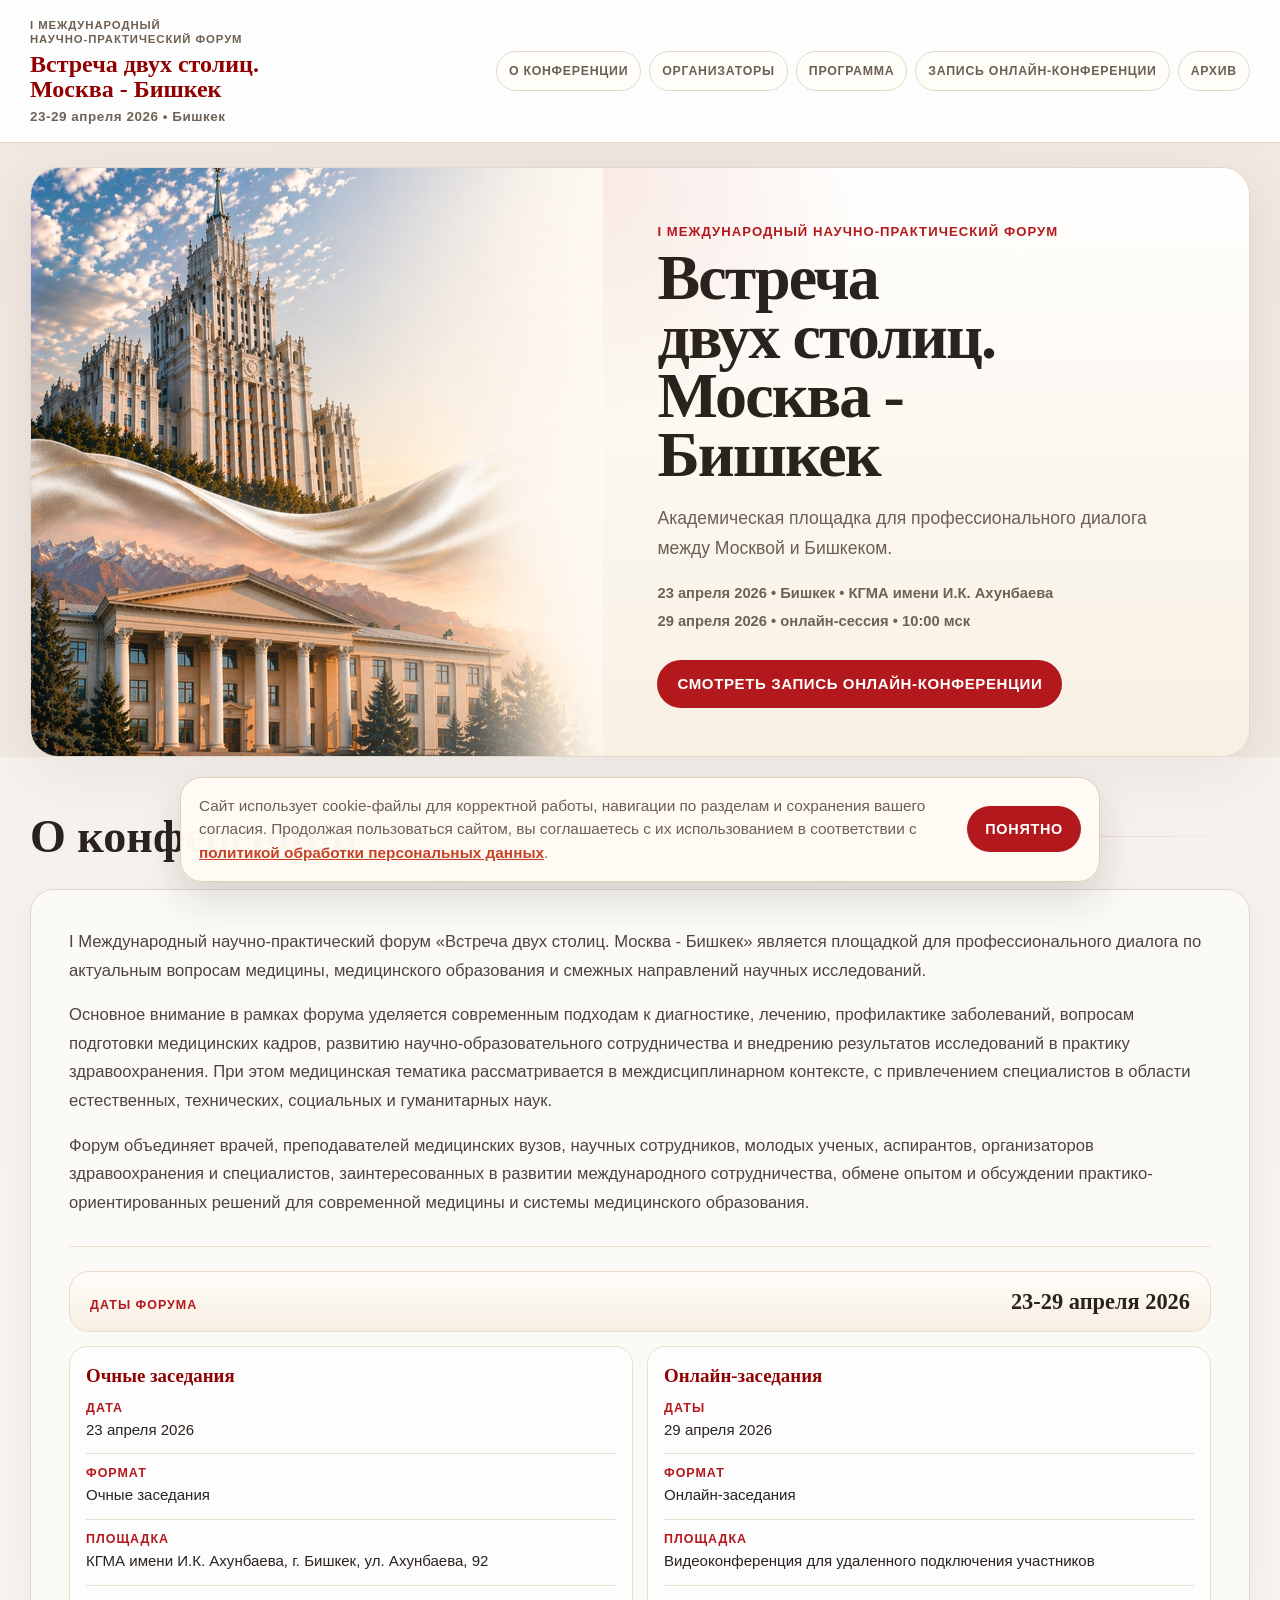
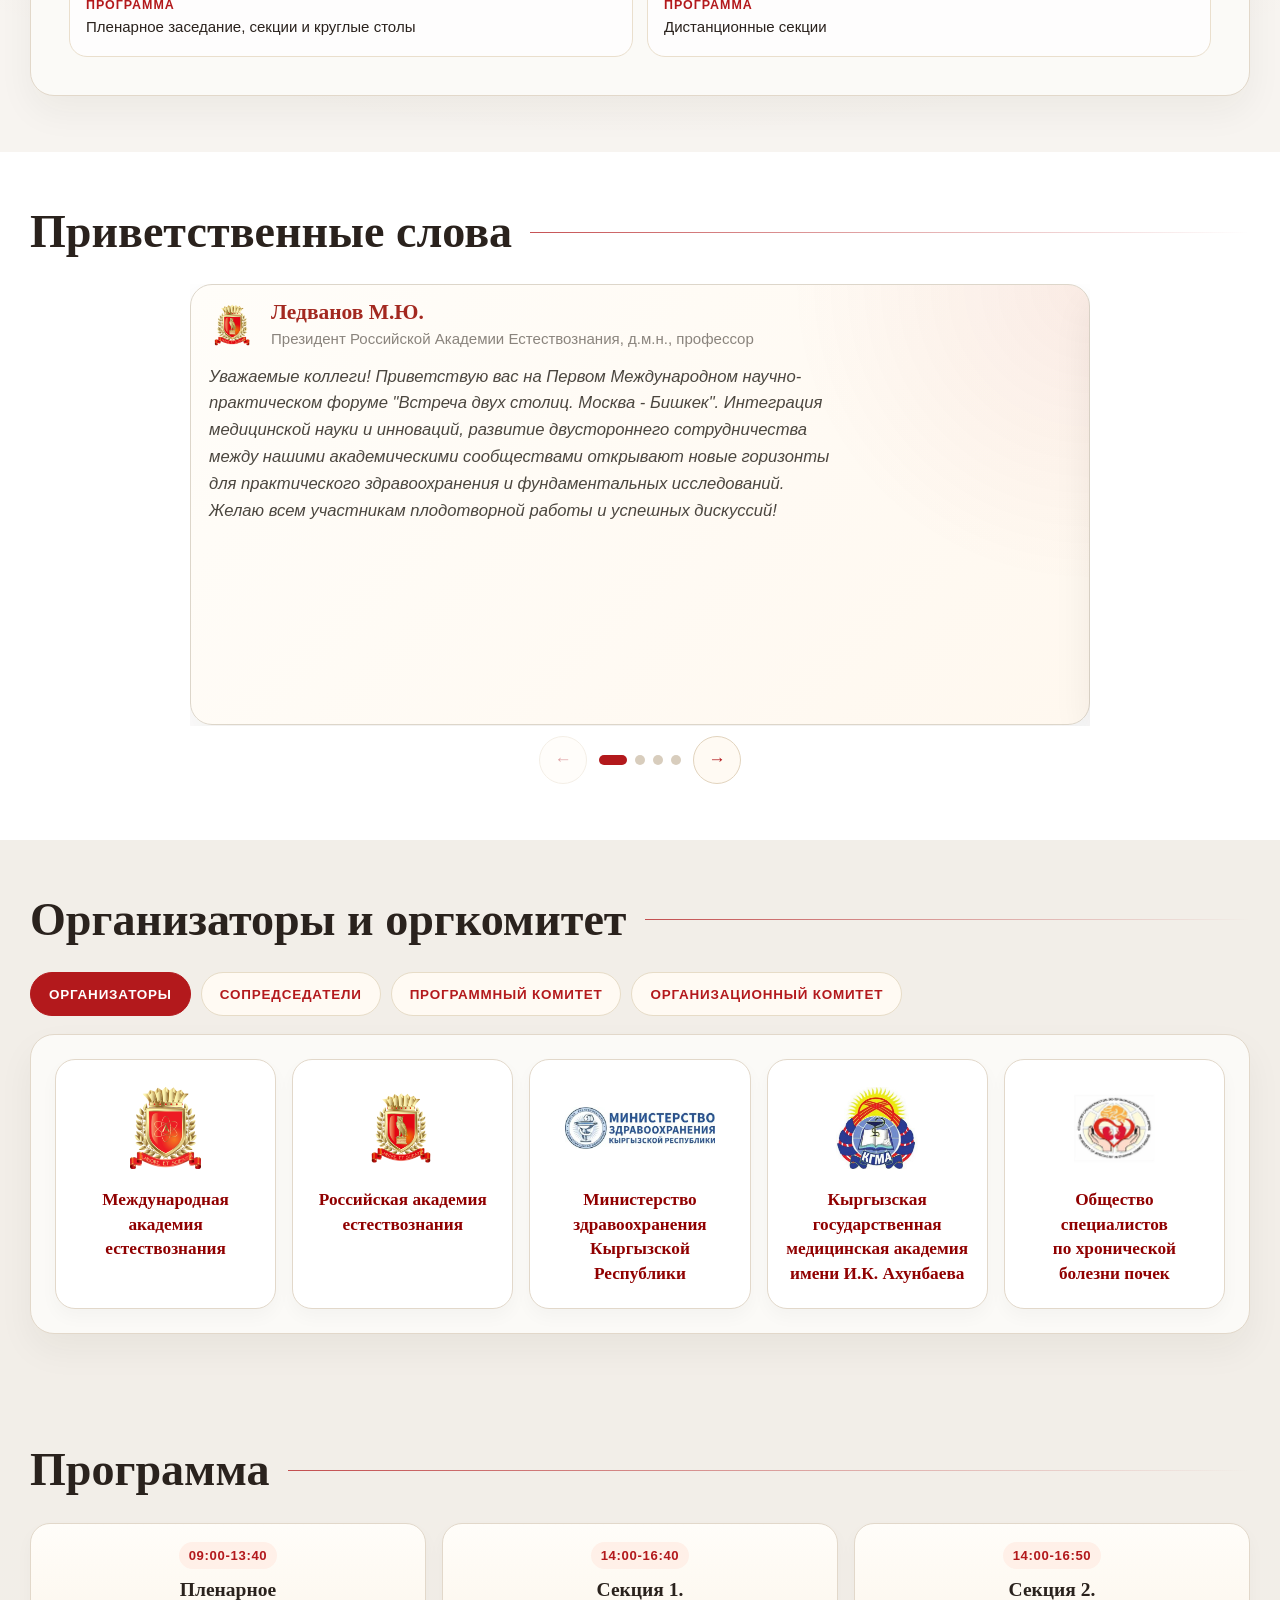
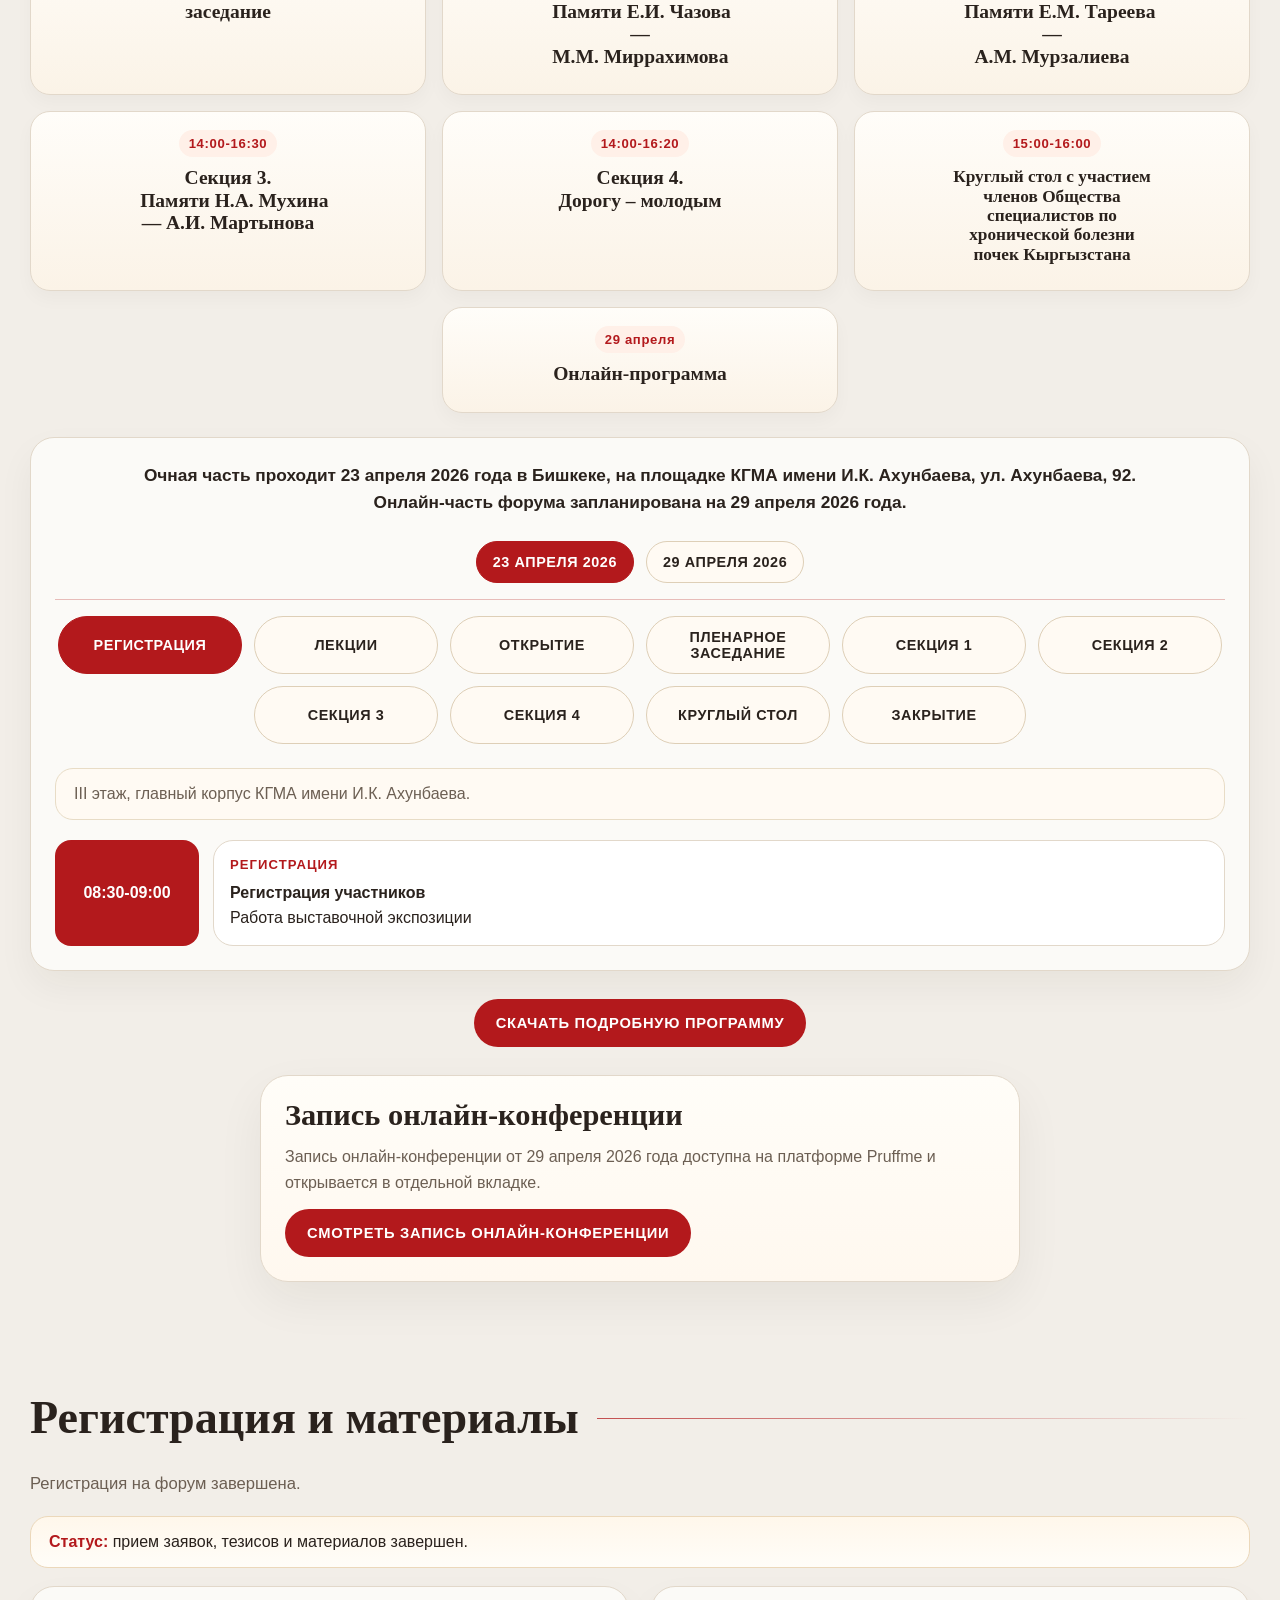
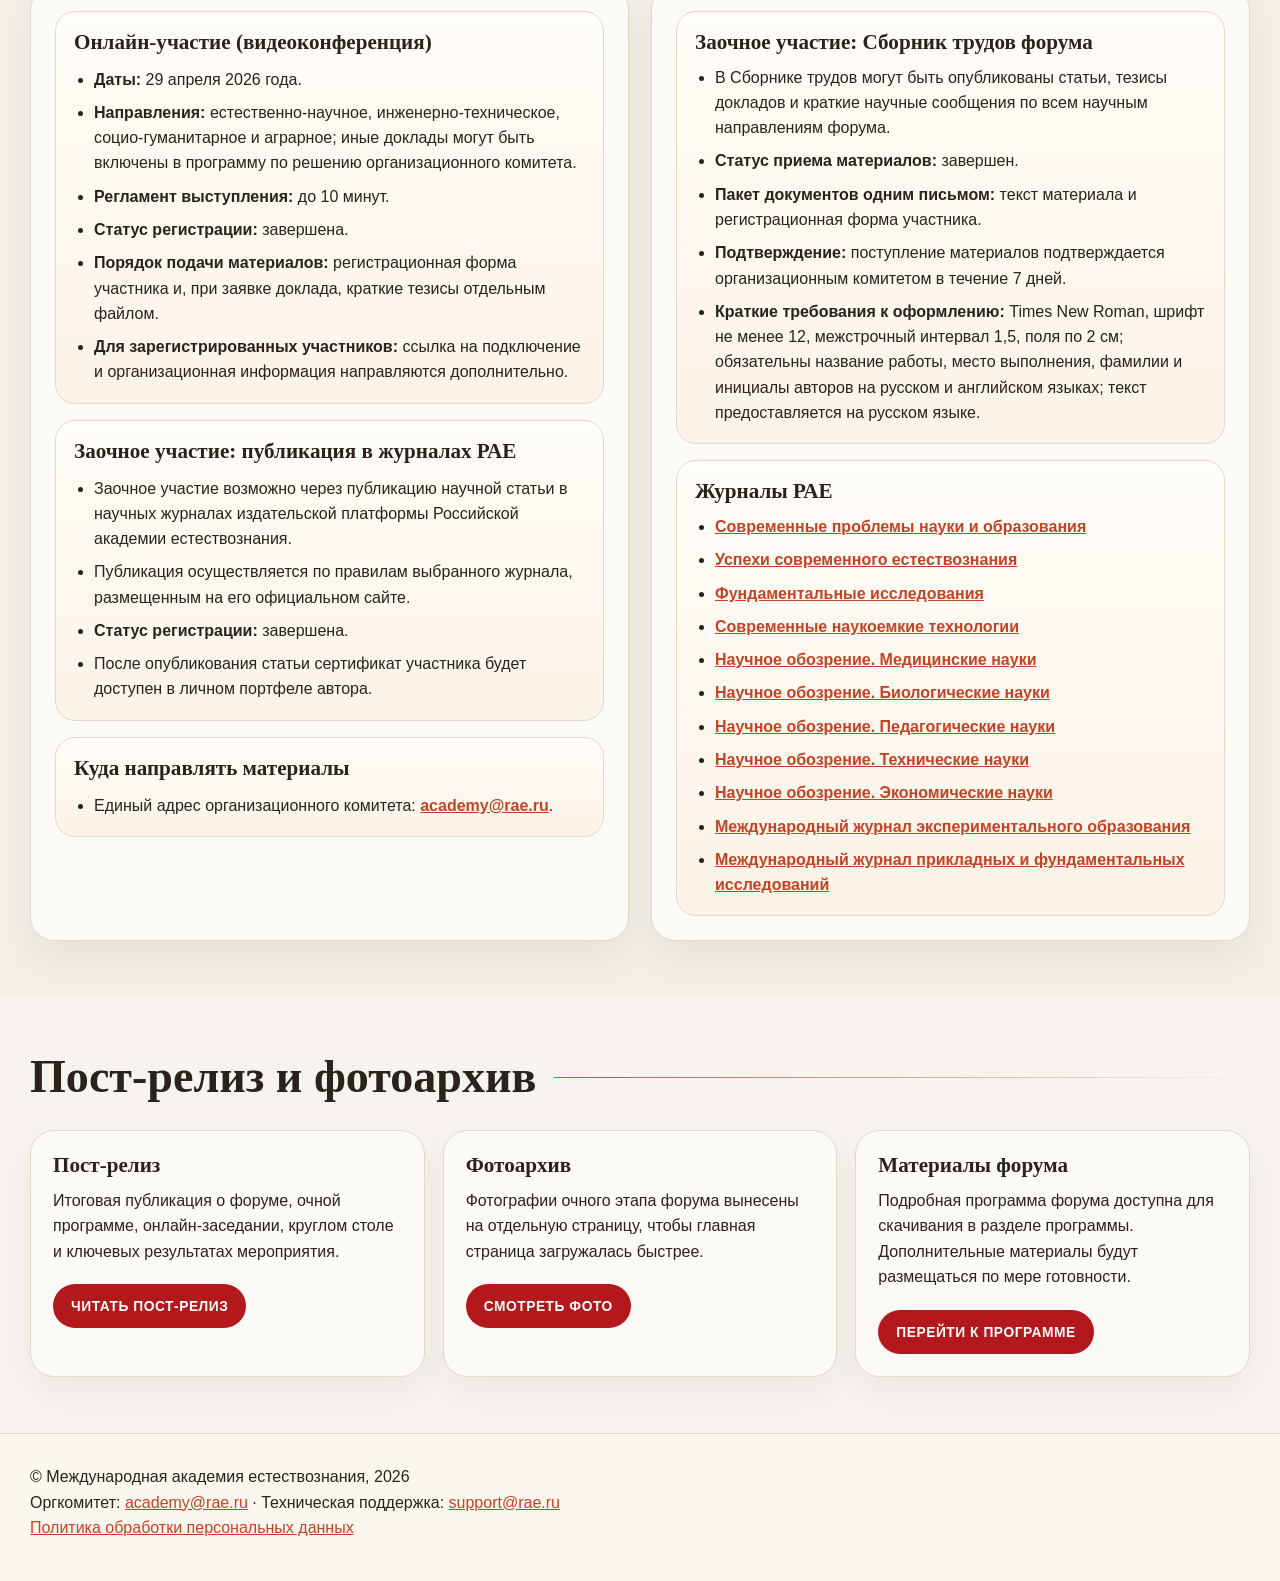
==== index.html @ d737c89e "Bust photo archive cache" ====
<!doctype html>
<html lang="ru">
  <head>
    <meta charset="UTF-8" />
    <meta name="viewport" content="width=device-width, initial-scale=1.0" />
    <title>Встреча двух столиц. Москва - Бишкек</title>
    <meta
      name="description"
      content="I Международный научно-практический форум «Встреча двух столиц. Москва - Бишкек», 23-29 апреля 2026 года, Бишкек."
    />
    <meta
      http-equiv="Content-Security-Policy"
      content="default-src 'self'; script-src 'self'; style-src 'self' 'unsafe-inline' https://fonts.googleapis.com; font-src 'self' https://fonts.gstatic.com; img-src 'self' data:; connect-src 'self'; object-src 'none'; base-uri 'self'; frame-src https://pruffme.com https://*.pruffme.com; media-src 'self'; form-action 'self' mailto:;"
    />
    <meta name="referrer" content="strict-origin-when-cross-origin" />
    <link rel="preconnect" href="https://fonts.googleapis.com" />
    <link rel="preconnect" href="https://fonts.gstatic.com" crossorigin />
    <link
      href="https://fonts.googleapis.com/css2?family=Inter:wght@400;500;600;700;800&family=Playfair+Display:wght@500;600;700;800&display=swap"
      rel="stylesheet"
    />
    <link rel="stylesheet" href="styles.css?v=20260504-2" />
  </head>
  <body>
    <div class="layout">
      <header class="site-header">
        <div class="container">
          <div class="site-header__inner">
            <a class="site-brand" href="#top">
              <div>
                <span>I Международный научно-практический&nbsp;форум</span>
                <strong>Встреча двух столиц.<br />Москва - Бишкек</strong>
                <small>23-29 апреля 2026 • Бишкек</small>
              </div>
            </a>
            <nav class="site-nav" aria-label="Основная навигация">
              <a href="#about">О конференции</a>
              <a href="#organizers">Организаторы</a>
              <a href="#program">Программа</a>
              <a href="#online-stream">Запись онлайн-конференции</a>
              <a href="#archive">Архив</a>
            </nav>
          </div>
        </div>
      </header>

      <main id="top">
        <section class="banner">
          <div class="container">
            <div class="banner-card">
              <div class="banner-card__media">
                <figure class="banner-hero-visual">
                  <img
                    src="assets/images/forum-hero-banner.jpg"
                    alt="Коллаж с архитектурными образами Москвы и Бишкека"
                    loading="eager"
                    fetchpriority="high"
                    decoding="async"
                  />
                </figure>
              </div>

              <div class="banner-card__content">
                <p class="banner-card__eyebrow">I Международный научно-практический форум</p>
                <h1>Встреча двух столиц. <br />Москва - Бишкек</h1>
                <p class="banner-card__lede">
                  Академическая площадка для профессионального диалога между
                  Москвой и Бишкеком.
                </p>
                <p class="banner-card__meta-line">
                  <span class="banner-card__meta-row">23 апреля 2026 • Бишкек • КГМА имени И.К. Ахунбаева</span>
                  <span class="banner-card__meta-row">29 апреля 2026 • онлайн-сессия • 10:00 мск</span>
                </p>
                <div class="banner-card__actions">
                  <a class="banner-card__action banner-card__action--primary" href="#online-stream">
                    Смотреть запись онлайн-конференции
                  </a>
                </div>
              </div>
            </div>
          </div>
        </section>

        <section class="section section--gray" id="about">
          <div class="container">
            <div class="section-title">
              <h2>О конференции</h2>
            </div>

            <div class="about-text">
              <div class="about-text__content">
                <p>
                  I Международный научно-практический форум «Встреча двух столиц. Москва -
                  Бишкек» является площадкой для профессионального диалога по актуальным
                  вопросам медицины, медицинского образования и смежных направлений научных
                  исследований.
                </p>
                <p>
                  Основное внимание в рамках форума уделяется современным подходам к
                  диагностике, лечению, профилактике заболеваний, вопросам подготовки
                  медицинских кадров, развитию научно-образовательного сотрудничества и
                  внедрению результатов исследований в практику здравоохранения. При этом
                  медицинская тематика рассматривается в междисциплинарном контексте, с
                  привлечением специалистов в области естественных, технических, социальных и
                  гуманитарных наук.
                </p>
                <p>
                  Форум объединяет врачей, преподавателей медицинских вузов, научных
                  сотрудников, молодых ученых, аспирантов, организаторов здравоохранения и
                  специалистов, заинтересованных в развитии международного сотрудничества,
                  обмене опытом и обсуждении практико-ориентированных решений для современной
                  медицины и системы медицинского образования.
                </p>
              </div>

              <div class="about-dossier">
                <div class="about-dossier__summary">
                  <span>Даты форума</span>
                  <strong>23-29 апреля 2026</strong>
                </div>
                <div class="about-dossier__parts">
                  <section class="about-dossier__part" aria-labelledby="aboutOfflineTitle">
                    <h3 id="aboutOfflineTitle">Очные заседания</h3>
                    <dl class="about-dossier__list">
                      <div>
                        <dt>Дата</dt>
                        <dd>23 апреля 2026</dd>
                      </div>
                      <div>
                        <dt>Формат</dt>
                        <dd>Очные заседания</dd>
                      </div>
                      <div>
                        <dt>Площадка</dt>
                        <dd>КГМА имени И.К. Ахунбаева, г. Бишкек, ул. Ахунбаева, 92</dd>
                      </div>
                      <div>
                        <dt>Программа</dt>
                        <dd>Пленарное заседание, секции и круглые столы</dd>
                      </div>
                    </dl>
                  </section>
                  <section class="about-dossier__part" aria-labelledby="aboutOnlineTitle">
                    <h3 id="aboutOnlineTitle">Онлайн-заседания</h3>
                    <dl class="about-dossier__list">
                      <div>
                        <dt>Даты</dt>
                        <dd>29 апреля 2026</dd>
                      </div>
                      <div>
                        <dt>Формат</dt>
                        <dd>Онлайн-заседания</dd>
                      </div>
                      <div>
                        <dt>Площадка</dt>
                        <dd>Видеоконференция для удаленного подключения участников</dd>
                      </div>
                      <div>
                        <dt>Программа</dt>
                        <dd>Дистанционные секции</dd>
                      </div>
                    </dl>
                  </section>
                </div>
              </div>
            </div>
          </div>
        </section>

        <section class="section section--white" id="greetings">
          <div class="container">
            <div class="section-title">
              <h2>Приветственные слова</h2>
            </div>

            <div class="greetings-carousel" data-carousel="greetings">
              <div class="greetings-carousel__viewport">
                <div class="greetings-track">
                  <article class="greeting-card greetings-slide">
                    <div class="greeting-card__header">
                      <img src="assets/images/rae-crest.png" alt="Герб Российской академии естествознания" />
                      <div>
                        <h3>Ледванов М.Ю.</h3>
                        <p>Президент Российской Академии Естествознания, д.м.н., профессор</p>
                      </div>
                    </div>
                    <p class="greeting-card__body">
                      Уважаемые коллеги! Приветствую вас на Первом Международном
                      научно-практическом форуме "Встреча двух столиц. Москва - Бишкек".
                      Интеграция медицинской науки и инноваций, развитие двустороннего
                      сотрудничества между нашими академическими сообществами открывают новые
                      горизонты для практического здравоохранения и фундаментальных исследований.
                      Желаю всем участникам плодотворной работы и успешных дискуссий!
                    </p>
                  </article>

                  <article class="greeting-card greetings-slide">
                    <div class="greeting-card__header">
                      <img src="assets/images/kgma-logo.jpeg" alt="Кыргызская государственная медицинская академия имени И.К. Ахунбаева" />
                      <div>
                        <h3>Кудайбергенова И.О.</h3>
                        <p>Ректор КГМА им. И.К. Ахунбаева, д.м.н., профессор</p>
                      </div>
                    </div>
                    <p class="greeting-card__body">
                      Дорогие участники форума! Для Кыргызской государственной медицинской
                      академии большая честь принимать столь значимое научное событие. Наш форум
                      предоставляет уникальную платформу для обмена передовым клиническим опытом
                      и обсуждения актуальных вызовов в области медицины. Уверена, что результаты
                      нашей совместной работы внесут существенный вклад в охрану здоровья
                      наших граждан.
                    </p>
                  </article>

                  <article class="greeting-card greetings-slide">
                    <div class="greeting-card__header">
                      <img
                        class="greeting-card__logo--kidney"
                        src="assets/images/kidney-society.png"
                        alt="Логотип Общества специалистов по хронической болезни почек"
                      />
                      <div>
                        <h3>Муркамилов И.Т.</h3>
                        <p>Академик РАЕ, д.м.н., председатель правления Общества специалистов по хронической болезни почек Кыргызстана</p>
                      </div>
                    </div>
                    <p class="greeting-card__body">
                      Уважаемые коллеги! Первый Международный научно-практический форум
                      «Встреча двух столиц. Москва - Бишкек» объединяет научную
                      преемственность, уважение к профессиональному наследию и поддержку
                      новых исследовательских инициатив. Особую содержательность его
                      программе придает сочетание секций памяти, посвященных выдающимся
                      представителям клинической школы, и секции «Дорогу молодым»,
                      ориентированной на развитие молодых исследователей и врачей. Уверен,
                      что этот форум будет служить новым направлениям развития
                      научно-практических исследований в евроазиатском регионе, а
                      заложенная им традиция будет продолжаться, открывая новые горизонты
                      международного сотрудничества. Желаю всем участникам содержательной
                      работы, продуктивных дискуссий и профессионально значимых
                      результатов.
                    </p>
                  </article>

                  <article class="greeting-card greetings-slide">
                    <div class="greeting-card__header">
                      <img src="assets/images/mae-crest.png" alt="Герб Международной академии естествознания" />
                      <div>
                        <h3>Бизенков К.А.</h3>
                        <p>Исполнительный директор Международной академии естествознания, профессор РАЕ</p>
                      </div>
                    </div>
                    <p class="greeting-card__body">
                      Уважаемые коллеги! Приветствую участников I Международного
                      научно-практического форума "Встреча двух столиц. Москва - Бишкек".
                      Уверен, что объединение научного потенциала, клинического опыта и
                      образовательных инициатив наших академических сообществ создаст основу
                      для новых совместных проектов, профессиональных контактов и
                      практико-ориентированных решений. Желаю форуму содержательной работы,
                      продуктивного обмена мнениями и дальнейшего укрепления международного
                      сотрудничества.
                    </p>
                  </article>
                </div>
              </div>

              <div class="greetings-carousel__controls" aria-label="Навигация по приветственным словам">
                <button class="greetings-carousel__arrow" type="button" data-carousel-prev aria-label="Предыдущее приветствие">
                  <span aria-hidden="true">←</span>
                </button>
                <div class="greetings-carousel__dots" aria-label="Слайды приветствий"></div>
                <button class="greetings-carousel__arrow" type="button" data-carousel-next aria-label="Следующее приветствие">
                  <span aria-hidden="true">→</span>
                </button>
              </div>
            </div>
          </div>
        </section>

        <section class="section" id="organizers">
          <div class="container">
            <div class="section-title">
              <h2>Организаторы и оргкомитет</h2>
            </div>

            <div class="tab-layout" data-tabs="committee">
              <div class="scroll-wrap" data-scroll-wrapper>
                <div class="scroll-strip">
                  <div class="tab-nav" role="tablist" aria-label="Организаторы и комитеты">
                    <button class="tab-nav__button is-active" type="button" data-tab="orgs">Организаторы</button>
                    <button class="tab-nav__button" type="button" data-tab="co-chairs">Сопредседатели</button>
                    <button class="tab-nav__button" type="button" data-tab="program-committee">Программный комитет</button>
                    <button class="tab-nav__button" type="button" data-tab="org-committee">Организационный комитет</button>
                  </div>
                </div>
                <div class="scroll-controls" aria-label="Прокрутка вкладок">
                  <button class="scroll-controls__button" type="button" data-scroll-direction="prev" aria-label="Прокрутить вкладки влево">
                    <span aria-hidden="true">←</span>
                  </button>
                  <button class="scroll-controls__button" type="button" data-scroll-direction="next" aria-label="Прокрутить вкладки вправо">
                    <span aria-hidden="true">→</span>
                  </button>
                </div>
              </div>

              <div class="tab-content">
                <div class="tab-pane is-active" data-pane="orgs">
                  <div class="org-block">
                    <div class="org-block__org">
                      <div class="org-block__org__img">
                        <img src="assets/images/mae-crest.png" alt="Герб Международной академии естествознания" />
                      </div>
                      <p>Международная академия естествознания</p>
                    </div>
                    <div class="org-block__org">
                      <div class="org-block__org__img">
                        <img src="assets/images/rae-crest.png" alt="Герб РАЕ" />
                      </div>
                      <p>Российская академия естествознания</p>
                    </div>
                    <div class="org-block__org">
                      <div class="org-block__org__img">
                        <img src="assets/images/minzdrav-kg.jpeg" alt="Министерство здравоохранения Кыргызской Республики" />
                      </div>
                      <p>Министерство здравоохранения Кыргызской Республики</p>
                    </div>
                    <div class="org-block__org">
                      <div class="org-block__org__img">
                        <img src="assets/images/kgma-logo.jpeg" alt="Логотип КГМА" />
                      </div>
                      <p>Кыргызская государственная медицинская академия имени И.К. Ахунбаева</p>
                    </div>
                    <div class="org-block__org">
                      <div class="org-block__org__img">
                        <img src="assets/images/kidney-society.png" alt="Общество специалистов по хронической болезни почек" />
                      </div>
                      <p>Общество специалистов по хронической болезни почек</p>
                    </div>
                  </div>
                </div>

                <div class="tab-pane" data-pane="co-chairs">
                  <div class="person-list person-list--stack">
                    <article class="person-card">
                      <div class="person-card__name">Кудайбергенова И.О.</div>
                      <p class="person-card__meta">
                        Ректор КГМА им. И.К. Ахунбаева, д.м.н., профессор
                      </p>
                    </article>
                    <article class="person-card">
                      <div class="person-card__name">Ледванов М.Ю.</div>
                      <p class="person-card__meta">
                        Президент Российской Академии Естествознания, д.м.н., профессор
                      </p>
                    </article>
                  </div>
                </div>

                <div class="tab-pane" data-pane="program-committee">
                  <div class="person-list" id="programCommitteeList"></div>
                </div>

                <div class="tab-pane" data-pane="org-committee">
                  <div class="person-list" id="orgCommitteeList"></div>
                </div>
              </div>
            </div>
          </div>
        </section>

        <section class="section" id="program">
          <div class="container">
            <div class="section-title">
              <h2>Программа</h2>
            </div>

            <div class="program-overview">
              <article class="program-overview__card">
                <span>09:00-13:40</span>
                <strong>Пленарное заседание</strong>
              </article>
              <article class="program-overview__card">
                <span>14:00-16:40</span>
                <strong>Секция 1.<br />Памяти Е.И.&nbsp;Чазова — М.М.&nbsp;Миррахимова</strong>
              </article>
              <article class="program-overview__card">
                <span>14:00-16:50</span>
                <strong>Секция 2.<br />Памяти Е.М.&nbsp;Тареева — А.М.&nbsp;Мурзалиева</strong>
              </article>
              <article class="program-overview__card">
                <span>14:00-16:30</span>
                <strong>Секция 3.<br />Памяти Н.А.&nbsp;Мухина — А.И.&nbsp;Мартынова</strong>
              </article>
              <article class="program-overview__card">
                <span>14:00-16:20</span>
                <strong>Секция 4.<br />Дорогу&nbsp;&ndash; молодым</strong>
              </article>
              <article class="program-overview__card program-overview__card--roundtable">
                <span>15:00-16:00</span>
                <strong>Круглый стол с участием членов Общества специалистов по хронической болезни почек Кыргызстана</strong>
              </article>
              <article class="program-overview__card">
                <span>29 апреля</span>
                <strong>Онлайн-программа</strong>
              </article>
            </div>

            <div class="program-box">
              <p class="program-notice">
                Очная часть проходит 23 апреля 2026 года в Бишкеке, на площадке КГМА имени И.К. Ахунбаева, ул. Ахунбаева, 92.
                <br>Онлайн-часть форума запланирована на 29 апреля 2026 года.
              </p>

              <div class="scroll-wrap" data-scroll-wrapper>
                <div class="scroll-strip">
                  <div class="program-days" id="programDays" aria-label="Дни программы"></div>
                </div>
              </div>
              <div class="scroll-wrap" data-scroll-wrapper>
                <div class="scroll-strip">
                  <div class="program-halls" id="programHalls" aria-label="Площадки и треки"></div>
                </div>
                <div class="scroll-controls" aria-label="Прокрутка разделов программы">
                  <button class="scroll-controls__button" type="button" data-scroll-direction="prev" aria-label="Прокрутить разделы влево">
                    <span aria-hidden="true">←</span>
                  </button>
                  <button class="scroll-controls__button" type="button" data-scroll-direction="next" aria-label="Прокрутить разделы вправо">
                    <span aria-hidden="true">→</span>
                  </button>
                </div>
              </div>
              <div class="program-content" id="programContent"></div>
            </div>

            <div class="program-download">
              <a href="assets/moskva-bishkek-program-2026-final.pdf" download="Москва-Бишкек_программа_финал.pdf">СКАЧАТЬ ПОДРОБНУЮ ПРОГРАММУ</a>
            </div>

            <div class="stream-card stream-card--compact" id="online-stream">
              <div class="stream-card__intro">
                <h3>Запись онлайн-конференции</h3>
                <p>
                  Запись онлайн-конференции от 29 апреля 2026 года доступна на платформе
                  Pruffme и открывается в отдельной вкладке.
                </p>
                <a
                  class="stream-card__link"
                  href="https://pruffme.com/landing/u4989065/tmp1777895412"
                  target="_blank"
                  rel="noopener noreferrer"
                >
                  СМОТРЕТЬ ЗАПИСЬ ОНЛАЙН-КОНФЕРЕНЦИИ
                </a>
              </div>
            </div>
          </div>
        </section>

        <section class="section" id="registration">
          <div class="container">
            <div class="section-title">
              <h2>Регистрация и материалы</h2>
            </div>
            <p class="registration-lead">
              Регистрация на форум завершена.
            </p>
            <p class="registration-status">
              <strong>Статус:</strong> прием заявок, тезисов и материалов завершен.
            </p>

            <div class="registration-grid">
              <div class="registration-panel">
                <div class="registration-modes">
                  <article class="registration-mode">
                    <h3>Онлайн-участие (видеоконференция)</h3>
                    <ul class="registration-list">
                      <li><strong>Даты:</strong> 29 апреля 2026 года.</li>
                      <li><strong>Направления:</strong> естественно-научное, инженерно-техническое, социо-гуманитарное и аграрное; иные доклады могут быть включены в программу по решению организационного комитета.</li>
                      <li><strong>Регламент выступления:</strong> до 10 минут.</li>
                      <li><strong>Статус регистрации:</strong> завершена.</li>
                      <li><strong>Порядок подачи материалов:</strong> регистрационная форма участника и, при заявке доклада, краткие тезисы отдельным файлом.</li>
                      <li><strong>Для зарегистрированных участников:</strong> ссылка на подключение и организационная информация направляются дополнительно.</li>
                    </ul>
                  </article>

                  <article class="registration-mode">
                    <h3>Заочное участие: публикация в журналах РАЕ</h3>
                    <ul class="registration-list">
                      <li>Заочное участие возможно через публикацию научной статьи в научных журналах издательской платформы Российской академии естествознания.</li>
                      <li>Публикация осуществляется по правилам выбранного журнала, размещенным на его официальном сайте.</li>
                      <li><strong>Статус регистрации:</strong> завершена.</li>
                      <li>После опубликования статьи сертификат участника будет доступен в личном портфеле автора.</li>
                    </ul>
                  </article>

                  <article class="registration-mode">
                    <h3>Куда направлять материалы</h3>
                    <ul class="registration-list">
                      <li>Единый адрес организационного комитета: <a href="mailto:academy@rae.ru">academy@rae.ru</a>.</li>
                    </ul>
                  </article>
                </div>

              </div>

              <div class="contacts-panel">
                <article class="contact-card">
                  <h3>Заочное участие: Сборник трудов форума</h3>
                  <ul class="contact-card__list">
                    <li>В Сборнике трудов могут быть опубликованы статьи, тезисы докладов и краткие научные сообщения по всем научным направлениям форума.</li>
                    <li><strong>Статус приема материалов:</strong> завершен.</li>
                    <li><strong>Пакет документов одним письмом:</strong> текст материала и регистрационная форма участника.</li>
                    <li><strong>Подтверждение:</strong> поступление материалов подтверждается организационным комитетом в течение 7 дней.</li>
                    <li><strong>Краткие требования к оформлению:</strong> Times New Roman, шрифт не менее 12, межстрочный интервал 1,5, поля по 2 см; обязательны название работы, место выполнения, фамилии и инициалы авторов на русском и английском языках; текст предоставляется на русском языке.</li>
                  </ul>
                </article>
                <article class="contact-card">
                  <h3>Журналы РАЕ</h3>
                  <ul class="contact-card__links">
                    <li><a href="https://science-education.ru/" target="_blank" rel="noopener noreferrer">Современные проблемы науки и образования</a></li>
                    <li><a href="https://natural-sciences.ru/ru/" target="_blank" rel="noopener noreferrer">Успехи современного естествознания</a></li>
                    <li><a href="https://fundamental-research.ru/" target="_blank" rel="noopener noreferrer">Фундаментальные исследования</a></li>
                    <li><a href="https://top-technologies.ru/" target="_blank" rel="noopener noreferrer">Современные наукоемкие технологии</a></li>
                    <li><a href="https://science-medicine.ru/" target="_blank" rel="noopener noreferrer">Научное обозрение. Медицинские науки</a></li>
                    <li><a href="https://science-biology.ru/" target="_blank" rel="noopener noreferrer">Научное обозрение. Биологические науки</a></li>
                    <li><a href="https://science-pedagogy.ru/" target="_blank" rel="noopener noreferrer">Научное обозрение. Педагогические науки</a></li>
                    <li><a href="https://science-engineering.ru/" target="_blank" rel="noopener noreferrer">Научное обозрение. Технические науки</a></li>
                    <li><a href="https://science-economy.ru/" target="_blank" rel="noopener noreferrer">Научное обозрение. Экономические науки</a></li>
                    <li><a href="https://expeducation.ru/" target="_blank" rel="noopener noreferrer">Международный журнал экспериментального образования</a></li>
                    <li><a href="https://applied-research.ru/" target="_blank" rel="noopener noreferrer">Международный журнал прикладных и фундаментальных исследований</a></li>
                  </ul>
                </article>
              </div>
            </div>
          </div>
        </section>

        <section class="section section--gray" id="archive">
          <div class="container">
            <div class="section-title">
              <h2>Пост-релиз и фотоархив</h2>
            </div>

            <div class="archive-grid">
              <article class="archive-card">
                <h3>Пост-релиз</h3>
                <p>
                  Итоговая публикация о форуме, очной программе, онлайн-заседании,
                  круглом столе и ключевых результатах мероприятия.
                </p>
                <a class="archive-card__action" href="post-release.html">Читать пост-релиз</a>
              </article>
              <article class="archive-card">
                <h3>Фотоархив</h3>
                <p>
                  Фотографии очного этапа форума вынесены на отдельную страницу,
                  чтобы главная страница загружалась быстрее.
                </p>
                <a class="archive-card__action" href="photo-archive.html?v=20260504-fixed">Смотреть фото</a>
              </article>
              <article class="archive-card">
                <h3>Материалы форума</h3>
                <p>
                  Подробная программа форума доступна для скачивания в разделе программы.
                  Дополнительные материалы будут размещаться по мере готовности.
                </p>
                <a class="archive-card__action" href="#program">Перейти к программе</a>
              </article>
            </div>

          </div>
        </section>

      </main>

          <footer class="site-footer">
        <div class="container">
          <p>
            &copy; Международная академия естествознания, 2026
          </p>
          <p>
            Оргкомитет:
            <a href="mailto:academy@rae.ru">academy@rae.ru</a>
            · Техническая поддержка:
            <a href="mailto:support@rae.ru">support@rae.ru</a>
          </p>
          <p>
            <a href="privacy-policy.html">Политика обработки персональных данных</a>
          </p>
        </div>
      </footer>
    </div>

    <script src="script.js?v=20260427-5"></script>
  </body>
</html>
---- styles.css ----
:root {
  --bg: #f2eee8;
  --surface: #fbfaf7;
  --surface-strong: #ffffff;
  --surface-soft: #f7f0e5;
  --text: #2a221d;
  --muted: #6c5f53;
  --red: #c64224;
  --red-dark: #900000;
  --red-source: #b3191c;
  --steel: #44555d;
  --steel-light: #5f7078;
  --border: #e2d8ca;
  --gold-line: #e1cfb0;
  --container: 1220px;
}

*,
*::before,
*::after {
  box-sizing: border-box;
}

html {
  scroll-behavior: smooth;
}

section[id] {
  scroll-margin-top: 104px;
}

body {
  margin: 0;
  min-width: 320px;
  overflow-x: hidden;
  font-family: "Inter", sans-serif;
  color: var(--text);
  background:
    radial-gradient(circle at top, rgba(198, 66, 36, 0.06), transparent 28%),
    var(--bg);
}

img {
  display: block;
  max-width: 100%;
}

a {
  color: var(--red);
}

a:focus-visible,
button:focus-visible,
input:focus-visible,
select:focus-visible,
textarea:focus-visible {
  outline: 3px solid rgba(20, 118, 108, 0.32);
  outline-offset: 3px;
}

.container {
  width: min(calc(100% - 32px), var(--container));
  margin: 0 auto;
}

.site-header {
  position: sticky;
  top: 0;
  z-index: 20;
  border-bottom: 1px solid rgba(226, 216, 202, 0.92);
  background: rgba(255, 255, 255, 0.92);
  backdrop-filter: blur(16px);
}

.site-header__inner {
  display: flex;
  align-items: center;
  justify-content: space-between;
  gap: 18px;
  padding: 18px 0;
}

.site-brand {
  display: block;
  flex: 0 1 380px;
  min-width: 0;
  text-decoration: none;
  color: inherit;
}

.site-brand span {
  display: block;
  margin-bottom: 6px;
  color: var(--muted);
  max-width: 34ch;
  font-size: 0.71rem;
  font-weight: 700;
  line-height: 1.24;
  letter-spacing: 0.08em;
  text-wrap: balance;
  text-transform: uppercase;
}

.site-brand strong {
  display: block;
  font-family: "Playfair Display", serif;
  color: var(--red-dark);
  font-size: 1.5rem;
  line-height: 1.02;
}

.site-brand small {
  display: block;
  margin-top: 8px;
  color: #6f6255;
  font-size: 0.84rem;
  font-weight: 600;
  letter-spacing: 0.04em;
}

.site-nav {
  display: flex;
  flex-wrap: wrap;
  justify-content: flex-end;
  gap: 8px;
}

.site-nav a {
  display: inline-flex;
  align-items: center;
  justify-content: center;
  min-height: 40px;
  padding: 0 12px;
  border: 1px solid var(--border);
  border-radius: 999px;
  background: rgba(255, 253, 248, 0.96);
  color: var(--muted);
  text-decoration: none;
  font-size: 0.77rem;
  font-weight: 700;
  letter-spacing: 0.06em;
  text-transform: uppercase;
  transition:
    transform 160ms ease,
    background-color 160ms ease,
    border-color 160ms ease,
    color 160ms ease;
}

.site-nav a:hover {
  transform: translateY(-1px);
  border-color: #d5b47e;
  background: #fff4ec;
  color: var(--red-dark);
}

.banner {
  padding: 24px 0 0;
}

.banner-card {
  display: grid;
  grid-template-columns: minmax(0, 0.94fr) minmax(520px, 1.06fr);
  overflow: hidden;
  border: 1px solid var(--border);
  border-radius: 28px;
  background: linear-gradient(180deg, #fffdfa 0%, #f8f1e5 100%);
  box-shadow: 0 20px 54px rgba(45, 31, 21, 0.08);
}

.banner-card__content {
  display: flex;
  flex-direction: column;
  justify-content: center;
  min-width: 0;
  padding: 56px 54px 48px;
  background:
    radial-gradient(circle at top left, rgba(198, 66, 36, 0.11), transparent 30%),
    linear-gradient(180deg, rgba(255, 255, 255, 0.76), rgba(248, 240, 226, 0.76));
}

.banner-card__eyebrow {
  margin: 0 0 10px;
  color: var(--red-source);
  font-size: 0.82rem;
  font-weight: 800;
  letter-spacing: 0.08em;
  text-transform: uppercase;
}

.banner-card h1,
.section-title h2,
.contact-card h3,
.archive-card h3,
.program-overview__card strong,
.site-brand strong {
  font-family: "Playfair Display", serif;
}

.banner-card h1 {
  margin: 0 0 18px;
  max-width: 11ch;
  font-size: clamp(3rem, 5vw, 5.1rem);
  line-height: 0.92;
  letter-spacing: -0.03em;
}

.banner-card__lede {
  margin: 0 0 18px;
  max-width: 52ch;
  color: var(--muted);
  font-size: 1.1rem;
  line-height: 1.72;
}

.banner-card__meta-line {
  display: grid;
  gap: 4px;
  margin: 0 0 26px;
  max-width: 56ch;
  color: #6f6255;
  font-size: 0.92rem;
  font-weight: 600;
  line-height: 1.65;
}

.banner-card__meta-row {
  display: block;
}

.banner-card__actions {
  display: flex;
  flex-wrap: wrap;
  gap: 12px;
  margin-bottom: 0;
}

.banner-card__action {
  display: inline-flex;
  align-items: center;
  justify-content: center;
  min-height: 48px;
  padding: 0 20px;
  border-radius: 999px;
  text-decoration: none;
  font-size: 0.94rem;
  font-weight: 700;
  letter-spacing: 0.04em;
  text-transform: uppercase;
  transition:
    transform 160ms ease,
    background-color 160ms ease,
    border-color 160ms ease,
    color 160ms ease;
}

.banner-card__action:hover {
  transform: translateY(-1px);
}

.banner-card__action--primary {
  background: var(--red-source);
  color: #fff;
}

.banner-card__action--primary:hover {
  background: var(--red-dark);
}

.banner-card__media {
  position: relative;
  min-height: 560px;
  padding: 0;
  overflow: hidden;
  background:
    radial-gradient(circle at 78% 18%, rgba(255, 255, 255, 0.48), transparent 34%),
    linear-gradient(180deg, rgba(255, 255, 255, 0.1), rgba(255, 255, 255, 0.02)),
    linear-gradient(180deg, #e9ddcb 0%, #d8c8b4 100%);
}

.banner-card__media::after {
  content: "";
  position: absolute;
  inset: 0;
  background: linear-gradient(
    90deg,
    rgba(255, 250, 243, 0) 0%,
    rgba(255, 250, 243, 0.03) 48%,
    rgba(255, 250, 243, 0.22) 78%,
    rgba(255, 250, 243, 0.82) 100%
  );
  pointer-events: none;
}

.banner-hero-visual {
  position: absolute;
  inset: 0;
  margin: 0;
}

.banner-hero-visual img {
  width: 100%;
  height: 100%;
  display: block;
  object-fit: cover;
  object-position: left center;
  transform: scale(1.14);
  transform-origin: left center;
  filter: saturate(0.96) contrast(1.02);
}

.buttons-under {
  display: grid;
  gap: 14px;
}

.buttons-under a {
  display: block;
  padding: 13px 16px;
  border: 1px solid var(--border);
  border-radius: 999px;
  background: rgba(255, 253, 248, 0.96);
  color: var(--text);
  text-align: center;
  text-decoration: none;
  font-size: 0.88rem;
  font-weight: 700;
  letter-spacing: 0.06em;
  text-transform: uppercase;
  box-shadow: 0 8px 20px rgba(68, 85, 93, 0.06);
  transition:
    transform 160ms ease,
    background-color 160ms ease,
    border-color 160ms ease,
    color 160ms ease;
}

.buttons-under a:hover {
  transform: translateY(-1px);
  background: var(--red-source);
  border-color: var(--red-source);
  color: #fff;
}

.buttons-under--quad {
  grid-template-columns: repeat(4, minmax(0, 1fr));
  margin-bottom: 16px;
}

.buttons-under--single {
  grid-template-columns: 1fr;
  margin-bottom: 20px;
}

.buttons-under--single a {
  background: var(--red-source);
  border-color: var(--red-source);
  color: #fff;
}

.buttons-under--single a:hover {
  background: var(--red-dark);
}

.section {
  padding: 56px 0;
}

.section--gray {
  background: rgba(255, 255, 255, 0.34);
}

.section--white {
  background: #fff;
}

.section-title {
  margin-bottom: 28px;
  text-align: left;
}

.section-title h2 {
  display: flex;
  align-items: center;
  gap: 18px;
  margin: 0;
  font-size: clamp(2rem, 3.6vw, 3rem);
  line-height: 1.05;
}

.section-title h2::after {
  content: "";
  display: block;
  flex: 1;
  min-width: 64px;
  height: 1px;
  background: linear-gradient(90deg, rgba(179, 25, 28, 0.75) 0%, rgba(179, 25, 28, 0) 100%);
}

.about-text,
.tab-content,
.registration-panel,
.contacts-panel,
.program-box,
.archive-card {
  border: 1px solid var(--border);
  border-radius: 24px;
  background: var(--surface);
  box-shadow: 0 16px 36px rgba(45, 31, 21, 0.05);
}

.about-text {
  display: grid;
  gap: 28px;
  align-items: start;
  padding: 38px;
}

.about-text__content {
  display: grid;
  gap: 16px;
  max-width: none;
  color: #4c453d;
  font-size: 1.04rem;
  line-height: 1.72;
}

.about-text__content p {
  margin: 0;
}

.about-highlights {
  display: grid;
  grid-template-columns: repeat(2, minmax(0, 1fr));
  gap: 12px;
  margin-top: 24px;
}

.about-highlights__item {
  padding: 14px 14px 16px;
  border-top: 2px solid var(--red-source);
  border-radius: 14px;
  background: #fff8ef;
}

.about-highlights__item strong {
  display: block;
  margin-bottom: 6px;
  color: var(--red-dark);
  font-family: "Playfair Display", serif;
  font-size: 1.8rem;
  line-height: 1;
}

.about-highlights__item span {
  display: block;
  color: var(--muted);
  font-size: 0.92rem;
  line-height: 1.45;
}

.about-dossier {
  display: grid;
  gap: 14px;
  padding-top: 24px;
  border-top: 1px solid #eadfcd;
}

.about-dossier__summary {
  display: flex;
  flex-wrap: wrap;
  align-items: baseline;
  justify-content: space-between;
  gap: 8px 18px;
  padding: 18px 20px;
  border: 1px solid #eadcc6;
  border-radius: 20px;
  background: linear-gradient(180deg, #fffdf9 0%, #f7efe3 100%);
}

.about-dossier__summary span {
  color: var(--red-source);
  font-size: 0.78rem;
  font-weight: 800;
  letter-spacing: 0.08em;
  text-transform: uppercase;
}

.about-dossier__summary strong {
  font-family: "Playfair Display", serif;
  color: var(--text);
  font-size: 1.4rem;
  line-height: 1.04;
  overflow-wrap: anywhere;
}

.about-dossier__parts {
  display: grid;
  grid-template-columns: repeat(2, minmax(0, 1fr));
  gap: 14px;
}

.about-dossier__part {
  display: grid;
  align-content: start;
  min-width: 0;
  padding: 18px 16px;
  border: 1px solid #eadfcd;
  border-radius: 18px;
  background: rgba(255, 255, 255, 0.72);
}

.about-dossier__part h3 {
  margin: 0 0 14px;
  color: var(--red-dark);
  font-family: "Playfair Display", serif;
  font-size: 1.18rem;
}

.about-dossier__list {
  display: grid;
  gap: 12px;
  margin: 0;
}

.about-dossier__list div {
  padding-bottom: 12px;
  border-bottom: 1px solid #eadfcd;
}

.about-dossier__list div:last-child {
  padding-bottom: 0;
  border-bottom: none;
}

.about-dossier__list dt {
  margin-bottom: 4px;
  color: var(--red-source);
  font-size: 0.78rem;
  font-weight: 800;
  letter-spacing: 0.08em;
  text-transform: uppercase;
}

.about-dossier__list dd {
  margin: 0;
  color: var(--text);
  font-size: 0.94rem;
  line-height: 1.5;
  overflow-wrap: anywhere;
}

.about-flag-stack {
  display: grid;
  gap: 12px;
}

.about-flag-card {
  padding: 10px;
  border: 1px solid var(--border);
  border-radius: 18px;
  background: #fff;
  box-shadow: none;
}

.about-flag-card img {
  width: 100%;
  height: 102px;
  display: block;
  border-radius: 14px;
  object-fit: cover;
}

.about-flag-card figcaption {
  margin: 10px 0 0;
  color: var(--muted);
  font-size: 0.72rem;
  font-weight: 700;
  letter-spacing: 0.16em;
  text-transform: uppercase;
}

.greetings-carousel {
  display: grid;
  gap: 12px;
  max-width: 1040px;
  margin: 0 auto;
}

.greetings-carousel__viewport {
  width: min(100%, 900px);
  margin: 0 auto;
  overflow: hidden;
}

.greetings-track {
  display: flex;
  gap: 0;
  transform: translate3d(0, 0, 0);
  transition: transform 320ms ease;
  will-change: transform;
}

.greetings-slide {
  flex: 0 0 100%;
  min-width: 0;
  box-sizing: border-box;
  padding: 0 0 4px;
}

.greetings-carousel__controls {
  display: flex;
  align-items: center;
  justify-content: center;
  gap: 12px;
  margin-top: -2px;
}

.greetings-carousel__arrow {
  display: inline-flex;
  align-items: center;
  justify-content: center;
  width: 48px;
  height: 48px;
  padding: 0;
  border: 1px solid #e2d4be;
  border-radius: 999px;
  background: #fffaf3;
  color: var(--red-source);
  font: inherit;
  font-size: 1.08rem;
  font-weight: 800;
  cursor: pointer;
  transition:
    transform 180ms ease,
    background-color 180ms ease,
    border-color 180ms ease,
    color 180ms ease,
    opacity 180ms ease;
}

.greetings-carousel__arrow:hover:not(:disabled) {
  transform: translateY(-1px);
  border-color: #d2b07b;
  background: #fff1e7;
}

.greetings-carousel__arrow:disabled {
  opacity: 0.38;
  cursor: default;
}

.greetings-carousel__dots {
  display: flex;
  align-items: center;
  justify-content: center;
  gap: 8px;
  min-width: 0;
}

.greetings-carousel__dot {
  width: 10px;
  height: 10px;
  padding: 0;
  border: none;
  border-radius: 999px;
  background: #d8cdbd;
  cursor: pointer;
  transition:
    transform 160ms ease,
    background-color 160ms ease;
}

.greetings-carousel__dot.is-active {
  width: 28px;
  background: var(--red-source);
}

.greeting-card {
  min-height: auto;
  padding: 16px 18px;
  border: 1px solid #ddd6ca;
  border-radius: 22px;
  background:
    radial-gradient(circle at top right, rgba(181, 47, 37, 0.07), transparent 30%),
    linear-gradient(135deg, #fffdf9 0%, #fff8ef 100%);
  box-shadow: 0 18px 40px rgba(45, 31, 21, 0.07);
}

.greeting-card__header {
  display: flex;
  align-items: flex-start;
  gap: 14px;
  margin-bottom: 14px;
}

.greeting-card__header img {
  width: 48px;
  height: 48px;
  flex: 0 0 auto;
  object-fit: contain;
}

.greeting-card__header img.greeting-card__logo--kidney {
  width: 58px;
  height: 58px;
}

.greeting-card__header h3 {
  margin: 0 0 4px;
  color: #a32920;
  font-family: "Playfair Display", serif;
  font-size: 1.34rem;
  line-height: 1.08;
}

.greeting-card__header p {
  margin: 0;
  color: #8a847d;
  font-size: 0.94rem;
  line-height: 1.42;
  overflow-wrap: anywhere;
}

.greeting-card__body {
  margin: 0;
  max-width: 68ch;
  color: #4b463f;
  font-size: 1.04rem;
  line-height: 1.62;
  font-style: italic;
  text-wrap: pretty;
  overflow-wrap: anywhere;
}

.tab-layout {
  display: grid;
  gap: 18px;
}

.scroll-wrap {
  display: grid;
  gap: 12px;
}

.scroll-strip {
  position: relative;
  min-width: 0;
}

.scroll-controls {
  display: none;
  align-items: center;
  justify-content: center;
  gap: 12px;
  margin-top: 2px;
}

.scroll-controls__button {
  display: inline-flex;
  align-items: center;
  justify-content: center;
  width: 42px;
  height: 42px;
  padding: 0;
  border: 1px solid #e2d4be;
  border-radius: 999px;
  background: #fffaf3;
  color: var(--red-source);
  font: inherit;
  font-size: 1.02rem;
  font-weight: 800;
  cursor: pointer;
  transition:
    transform 180ms ease,
    background-color 180ms ease,
    border-color 180ms ease,
    color 180ms ease,
    opacity 180ms ease;
}

.scroll-controls__button:hover:not(:disabled) {
  transform: translateY(-1px);
  border-color: #d2b07b;
  background: #fff1e7;
}

.scroll-controls__button:disabled {
  opacity: 0.34;
  cursor: default;
}

.tab-nav {
  display: flex;
  flex-wrap: wrap;
  gap: 10px;
}

.tab-nav__button {
  min-height: 44px;
  padding: 0 18px;
  border: 1px solid #e7dcc7;
  border-radius: 999px;
  background: #fffaf3;
  color: var(--red-source);
  text-align: left;
  font: inherit;
  font-size: 0.84rem;
  font-weight: 700;
  letter-spacing: 0.06em;
  text-transform: uppercase;
  cursor: pointer;
  transition:
    transform 160ms ease,
    background-color 160ms ease,
    border-color 160ms ease,
    color 160ms ease;
}

.tab-nav__button:hover {
  transform: translateY(-1px);
  border-color: #d2b07b;
}

.tab-nav__button.is-active {
  border-color: var(--red-source);
  background: var(--red-source);
  color: #fff;
}

.tab-content {
  min-width: 0;
  padding: 24px;
}

.tab-pane {
  display: none;
}

.tab-pane.is-active {
  display: block;
}

.tab-note {
  margin: 18px 0 0;
  color: var(--muted);
}

.org-block {
  display: grid;
  grid-template-columns: repeat(auto-fit, minmax(180px, 1fr));
  gap: 16px;
}

.org-block__org {
  display: grid;
  justify-items: center;
  align-content: start;
  gap: 14px;
  min-width: 0;
  padding: 22px 18px;
  border: 1px solid var(--border);
  border-radius: 20px;
  background: var(--surface-strong);
  text-align: center;
  box-shadow: 0 8px 18px rgba(45, 31, 21, 0.03);
}

.org-block__org__img {
  display: flex;
  align-items: center;
  justify-content: center;
  min-height: 92px;
}

.org-block__org img {
  max-width: 150px;
  max-height: 82px;
  object-fit: contain;
}

.org-block__org p {
  margin: 0;
  color: var(--red-dark);
  font-family: "Playfair Display", serif;
  font-size: 1.08rem;
  font-weight: 700;
  line-height: 1.42;
  text-wrap: balance;
}

.person-card p,
.program-notice,
.program-item p,
.site-footer p {
  margin: 0;
  font-size: 1rem;
  line-height: 1.6;
}

.person-list {
  display: grid;
  grid-template-columns: repeat(auto-fit, minmax(320px, 1fr));
  gap: 16px;
}

.person-list--stack {
  grid-template-columns: 1fr;
}

.person-card {
  min-width: 0;
  padding: 18px;
  border: 1px solid var(--border);
  border-radius: 20px;
  background: var(--surface-strong);
  box-shadow: 0 8px 18px rgba(45, 31, 21, 0.03);
}

.person-card__name {
  margin-bottom: 8px;
  color: #000;
  font-size: 1.08rem;
  font-weight: 700;
  overflow-wrap: anywhere;
}

.person-card__meta {
  color: var(--muted);
  overflow-wrap: anywhere;
}

.registration-grid {
  display: grid;
  grid-template-columns: repeat(2, minmax(0, 1fr));
  gap: 22px;
}

.registration-panel,
.contacts-panel {
  padding: 24px;
}

.registration-lead {
  margin: 0 0 18px;
  color: var(--muted);
  font-size: 1.04rem;
  line-height: 1.64;
}

.contacts-panel {
  display: grid;
  gap: 16px;
}

.contact-card {
  padding: 18px;
  border: 1px solid var(--border);
  border-radius: 20px;
  background: linear-gradient(180deg, #fffdf9 0%, #fbf3e7 100%);
}

.contact-card h3,
.archive-card h3 {
  margin: 0 0 10px;
  font-size: 1.32rem;
}

.contact-card p,
.archive-card p {
  margin: 0 0 10px;
  line-height: 1.6;
}

.registration-mode h3 {
  margin: 0 0 12px;
  font-family: "Playfair Display", serif;
  font-size: 1.32rem;
}

.contact-card a {
  font-weight: 700;
}

.registration-status {
  margin: 0 0 18px;
  padding: 16px 18px;
  border: 1px solid #ecd8ba;
  border-radius: 18px;
  background: linear-gradient(180deg, #fff7eb 0%, #fffdf8 100%);
}

.registration-status strong {
  color: var(--red-source);
}

.registration-modes {
  display: grid;
  gap: 16px;
  margin: 0 0 28px;
}

.registration-mode {
  padding: 18px;
  border: 1px solid var(--border);
  border-radius: 20px;
  background: linear-gradient(180deg, #fffdf9 0%, #fbf3e7 100%);
}

.registration-list,
.contact-card__list,
.contact-card__links {
  display: grid;
  gap: 8px;
  margin: 0;
  padding-left: 20px;
}

.registration-list li,
.contact-card__list li,
.contact-card__links li {
  line-height: 1.58;
}

.registration-mode a,
.contact-card__links a {
  font-weight: 700;
  overflow-wrap: anywhere;
}

.program-overview {
  display: grid;
  grid-template-columns: repeat(6, minmax(0, 1fr));
  gap: 16px;
  margin-bottom: 24px;
}

.program-overview__card {
  grid-column: span 2;
  display: flex;
  flex-direction: column;
  align-items: center;
  padding: 18px;
  border: 1px solid var(--border);
  border-radius: 20px;
  background: linear-gradient(180deg, #fffdf9 0%, #fbf3e7 100%);
  box-shadow: 0 8px 18px rgba(45, 31, 21, 0.03);
  text-align: center;
}

.program-overview__card span {
  display: inline-block;
  margin-bottom: 10px;
  padding: 6px 10px;
  border-radius: 999px;
  background: #fff0e8;
  color: var(--red-source);
  font-size: 0.82rem;
  font-weight: 800;
  letter-spacing: 0.05em;
}

.program-overview__card strong {
  display: block;
  margin-bottom: 8px;
  font-size: 1.22rem;
  line-height: 1.15;
  text-wrap: balance;
  max-width: 18ch;
}

.program-overview__card--roundtable strong {
  font-size: 1.08rem;
  line-height: 1.12;
  max-width: 24ch;
}

.program-overview__card:nth-child(4):nth-last-child(2) {
  grid-column: 2 / span 2;
}

.program-overview__card:nth-child(5):last-child {
  grid-column: 4 / span 2;
}

.program-overview__card:nth-child(7):last-child {
  grid-column: 3 / span 2;
}

.program-overview__card p {
  margin: 0;
  color: var(--muted);
  line-height: 1.58;
}

.program-box {
  padding: 24px;
}

.program-notice {
  margin-bottom: 24px;
  text-align: center;
  font-size: 1.08rem;
  font-weight: 600;
}

.program-days,
.program-halls {
  display: flex;
  flex-wrap: wrap;
  justify-content: center;
  gap: 12px;
  margin-bottom: 16px;
}

.program-halls {
  width: 100%;
}

.program-days {
  padding-bottom: 16px;
  border-bottom: 1px solid rgba(179, 25, 28, 0.28);
}

.program-day,
.program-hall {
  border: 1px solid #decfb7;
  border-radius: 999px;
  background: #fffaf3;
  color: var(--text);
  font: inherit;
  font-size: 0.9rem;
  font-weight: 700;
  letter-spacing: 0.04em;
  text-transform: uppercase;
  cursor: pointer;
  transition:
    transform 160ms ease,
    background-color 160ms ease,
    border-color 160ms ease,
    color 160ms ease;
}

.program-day {
  padding: 12px 16px;
}

.program-hall {
  display: flex;
  align-items: center;
  justify-content: center;
  flex: 0 0 184px;
  width: 184px;
  max-width: 184px;
  min-width: 184px;
  min-height: 58px;
  padding: 12px 18px;
  text-align: center;
}

.program-day:hover,
.program-hall:hover {
  transform: translateY(-1px);
  border-color: #cfac78;
}

.program-day.is-active,
.program-hall.is-active {
  background: var(--red-source);
  border-color: var(--red-source);
  color: #fff;
}

.program-content {
  margin-top: 8px;
}

.program-content__intro {
  display: grid;
  gap: 6px;
  margin: 0 0 20px;
  padding: 16px 18px;
  border: 1px solid #e8dcc6;
  border-radius: 18px;
  background: #fffaf3;
  color: var(--muted);
}

.program-content__line {
  display: block;
}

.program-roster {
  margin: 0 0 20px;
}

.program-roster__title {
  margin: 0 0 10px;
  color: var(--red-source);
  font-size: 0.82rem;
  font-weight: 800;
  letter-spacing: 0.08em;
  text-transform: uppercase;
}

.program-roster__text {
  margin: 0;
  color: var(--ink);
  line-height: 1.58;
}

.program-table {
  display: grid;
  gap: 10px;
}

.program-item {
  display: grid;
  grid-template-columns: 144px minmax(0, 1fr);
  gap: 14px;
}

.program-item--without-time {
  grid-template-columns: 1fr;
}

.program-item__time {
  display: flex;
  align-items: stretch;
}

.program-item__time span {
  display: flex;
  align-items: center;
  justify-content: center;
  width: 100%;
  padding: 12px;
  border-radius: 16px;
  background: var(--red-source);
  color: #fff;
  font-weight: 700;
}

.program-item__body {
  padding: 14px 16px;
  border: 1px solid var(--border);
  border-radius: 20px;
  background: var(--surface-strong);
}

.program-item__type {
  display: inline-block;
  margin-bottom: 8px;
  color: var(--red-source);
  font-size: 0.82rem;
  font-weight: 800;
  letter-spacing: 0.08em;
  text-transform: uppercase;
}

.program-item__title {
  margin: 0 0 8px;
  font-size: 1.06rem;
  font-weight: 700;
  line-height: 1.45;
}

.program-download {
  margin-top: 28px;
  text-align: center;
}

.program-download a {
  display: inline-flex;
  align-items: center;
  justify-content: center;
  min-height: 48px;
  padding: 0 22px;
  border-radius: 999px;
  background: var(--red-source);
  color: #fff;
  text-decoration: none;
  font-size: 0.92rem;
  font-weight: 800;
  letter-spacing: 0.05em;
  text-transform: uppercase;
}

.program-download a:hover {
  background: var(--red-dark);
}

.stream-card {
  display: grid;
  gap: 20px;
  margin-top: 28px;
  padding: 24px;
  border: 1px solid var(--border);
  border-radius: 28px;
  background: linear-gradient(180deg, #fffdf8 0%, #fff8ef 100%);
  box-shadow: 0 18px 48px rgba(38, 28, 20, 0.06);
}

.stream-card--compact {
  max-width: 760px;
  margin-right: auto;
  margin-left: auto;
}

.stream-card__intro {
  display: grid;
  gap: 12px;
}

.stream-card__intro h3 {
  margin: 0;
  font-family: "Playfair Display", serif;
  font-size: 1.9rem;
  line-height: 1.05;
}

.stream-card__intro p {
  margin: 0;
  color: var(--muted);
  line-height: 1.66;
}

.stream-card__link {
  display: inline-flex;
  align-items: center;
  justify-content: center;
  width: fit-content;
  min-height: 48px;
  padding: 0 22px;
  border-radius: 999px;
  background: var(--red-source);
  color: #fff;
  text-decoration: none;
  font-size: 0.92rem;
  font-weight: 800;
  letter-spacing: 0.05em;
  text-transform: uppercase;
}

.stream-card__link:hover {
  background: var(--red-dark);
}

.stream-card__frame {
  overflow: hidden;
  border: 1px solid #ead9bf;
  border-radius: 24px;
  background: #fffaf3;
}

.stream-card__frame iframe {
  display: block;
  width: 100%;
  height: clamp(680px, 82vh, 980px);
  border: 0;
}

.archive-grid {
  display: grid;
  gap: 18px;
}

.archive-grid {
  grid-template-columns: repeat(auto-fit, minmax(240px, 1fr));
}

.archive-card {
  padding: 22px;
}

.archive-card__action {
  display: inline-flex;
  align-items: center;
  justify-content: center;
  min-height: 44px;
  margin-top: 10px;
  padding: 0 18px;
  border-radius: 999px;
  background: var(--red-source);
  color: #fff;
  text-decoration: none;
  font-size: 0.86rem;
  font-weight: 800;
  letter-spacing: 0.04em;
  text-transform: uppercase;
}

.archive-card__action:hover {
  background: var(--red-dark);
}

.photo-archive {
  margin-top: 34px;
}

.photo-archive--page {
  margin-top: 0;
}

.photo-archive__header {
  display: grid;
  gap: 8px;
  margin-bottom: 18px;
}

.photo-archive__header h2,
.photo-archive__header h3 {
  margin: 0;
  font-family: "Playfair Display", serif;
  font-size: clamp(1.7rem, 3vw, 2.35rem);
  line-height: 1.08;
}

.photo-archive__header p {
  margin: 0;
  color: var(--muted);
  line-height: 1.62;
}

.photo-gallery {
  display: grid;
  grid-template-columns: repeat(auto-fit, minmax(180px, 1fr));
  gap: 12px;
}

.photo-gallery__item {
  overflow: hidden;
  aspect-ratio: 1 / 1;
  border: 1px solid var(--border);
  border-radius: 18px;
  background: var(--surface-strong);
  box-shadow: 0 14px 32px rgba(45, 31, 21, 0.05);
}

.photo-gallery__item img {
  width: 100%;
  height: 100%;
  object-fit: cover;
  transition: transform 220ms ease;
}

.photo-gallery__item:hover img {
  transform: scale(1.035);
}

.release-hero {
  padding: 58px 0 36px;
}

.release-kicker {
  margin: 0 0 12px;
  color: var(--red-source);
  font-size: 0.82rem;
  font-weight: 800;
  letter-spacing: 0.14em;
  text-transform: uppercase;
}

.release-title {
  max-width: 940px;
  margin: 0;
  font-family: "Playfair Display", serif;
  font-size: clamp(2.15rem, 5vw, 4.4rem);
  line-height: 0.98;
}

.release-meta {
  margin: 18px 0 0;
  color: var(--muted);
  font-weight: 700;
  line-height: 1.6;
}

.release-article {
  max-width: 920px;
  margin: 0 auto 56px;
  padding: 34px;
  border: 1px solid var(--border);
  border-radius: 28px;
  background: var(--surface-strong);
  box-shadow: 0 18px 48px rgba(38, 28, 20, 0.06);
}

.release-article p {
  margin: 0 0 18px;
  color: var(--muted);
  font-size: 1.04rem;
  line-height: 1.76;
}

.release-article p:first-child {
  color: var(--text);
  font-size: 1.18rem;
  font-weight: 700;
}

.release-actions {
  display: flex;
  flex-wrap: wrap;
  gap: 12px;
  margin-top: 26px;
}

.release-actions a {
  display: inline-flex;
  align-items: center;
  justify-content: center;
  min-height: 46px;
  padding: 0 18px;
  border: 1px solid #decfb7;
  border-radius: 999px;
  background: #fffaf3;
  color: var(--text);
  text-decoration: none;
  font-size: 0.88rem;
  font-weight: 800;
  letter-spacing: 0.04em;
  text-transform: uppercase;
}

.release-actions a:first-child {
  border-color: var(--red-source);
  background: var(--red-source);
  color: #fff;
}

.site-footer {
  padding: 30px 0 40px;
  border-top: 1px solid var(--border);
  background: #fbf7ee;
}

.policy-card {
  padding: 28px;
  border: 1px solid var(--border);
  border-radius: 28px;
  background: var(--surface-strong);
  box-shadow: 0 18px 48px rgba(38, 28, 20, 0.06);
}

.policy-card h3 {
  margin: 28px 0 12px;
  font-family: "Playfair Display", serif;
  font-size: 1.45rem;
  line-height: 1.1;
}

.policy-card p,
.policy-card li {
  color: var(--muted);
  font-size: 1rem;
  line-height: 1.72;
}

.policy-card ul {
  margin: 0;
  padding-left: 20px;
}

.policy-card li + li {
  margin-top: 8px;
}

.policy-meta {
  margin: 0 0 18px;
  color: var(--red-source) !important;
  font-size: 0.92rem !important;
  font-weight: 800;
  letter-spacing: 0.04em;
  text-transform: uppercase;
}

.cookie-consent {
  position: fixed;
  right: 0;
  bottom: 18px;
  left: 0;
  z-index: 50;
  opacity: 0;
  transform: translateY(18px);
  pointer-events: none;
  transition:
    opacity 180ms ease,
    transform 180ms ease;
}

.cookie-consent.is-visible {
  opacity: 1;
  transform: translateY(0);
}

.cookie-consent__inner {
  display: flex;
  align-items: center;
  justify-content: space-between;
  gap: 18px;
  width: min(calc(100% - 32px), 920px);
  margin: 0 auto;
  padding: 16px 18px;
  border: 1px solid #decfb7;
  border-radius: 22px;
  background: rgba(255, 250, 243, 0.98);
  box-shadow: 0 18px 40px rgba(38, 28, 20, 0.14);
  pointer-events: auto;
}

.cookie-consent__text {
  margin: 0;
  color: var(--muted);
  font-size: 0.96rem;
  line-height: 1.55;
}

.cookie-consent__text a {
  font-weight: 700;
}

.cookie-consent__button {
  display: inline-flex;
  align-items: center;
  justify-content: center;
  min-height: 46px;
  padding: 0 18px;
  border: 0;
  border-radius: 999px;
  background: var(--red-source);
  color: #fff;
  font: inherit;
  font-size: 0.9rem;
  font-weight: 800;
  letter-spacing: 0.05em;
  text-transform: uppercase;
  cursor: pointer;
}

.cookie-consent__button:hover {
  background: var(--red-dark);
}

@media (prefers-reduced-motion: reduce) {
  html {
    scroll-behavior: auto;
  }

  *,
  *::before,
  *::after {
    transition: none !important;
  }
}

@media (max-width: 980px) {
  .site-header__inner,
  .about-text,
  .registration-grid,
  .banner-card {
    grid-template-columns: 1fr;
    display: grid;
  }

  .site-header__inner {
    justify-items: start;
  }

  .banner-card__media {
    order: -1;
    min-height: 400px;
  }

  .banner-card__content {
    order: 0;
    padding: 36px 32px 30px;
  }

  .banner-card h1 {
    max-width: none;
    font-size: clamp(2.7rem, 7.8vw, 4.2rem);
  }

  .banner-card h1 br {
    display: none;
  }

  .about-text {
    gap: 24px;
    padding: 28px;
  }

  .about-text__lead {
    max-width: none;
    font-size: 1.22rem;
  }

  .tab-nav,
  .program-days,
  .program-halls {
    flex-wrap: nowrap;
    justify-content: flex-start;
    overflow-x: auto;
    padding: 0 24px 6px 10px;
    scrollbar-width: thin;
    -webkit-overflow-scrolling: touch;
  }

  .tab-nav__button,
  .program-day,
  .program-hall {
    flex: 0 0 auto;
    white-space: nowrap;
  }

  .scroll-wrap.is-scrollable .scroll-controls {
    display: flex;
  }

  .scroll-strip::before,
  .scroll-strip::after {
    content: "";
    position: absolute;
    top: 0;
    bottom: 6px;
    width: 18px;
    z-index: 1;
    pointer-events: none;
  }

  .scroll-strip::before {
    left: 0;
    background: linear-gradient(90deg, rgba(242, 238, 232, 0.96), rgba(242, 238, 232, 0));
  }

  .scroll-strip::after {
    right: 0;
    background: linear-gradient(270deg, rgba(242, 238, 232, 0.96), rgba(242, 238, 232, 0));
  }

  .cookie-consent__inner {
    flex-direction: column;
    align-items: flex-start;
  }

  .org-block,
  .person-list {
    grid-template-columns: repeat(2, minmax(0, 1fr));
  }

  .program-overview {
    grid-template-columns: repeat(2, minmax(0, 1fr));
  }

  .program-overview__card,
  .program-overview__card:nth-child(4):nth-last-child(2),
  .program-overview__card:nth-child(5):last-child,
  .program-overview__card:nth-child(7):last-child {
    grid-column: auto;
  }
}

@media (max-width: 760px) {
  .site-nav,
  .buttons-under--quad,
  .about-flag-stack,
  .archive-grid {
    grid-template-columns: 1fr;
    display: grid;
  }

  .container {
    width: min(calc(100% - 24px), var(--container));
  }

  .program-overview {
    grid-template-columns: 1fr;
  }

  section[id] {
    scroll-margin-top: 32px;
  }

  .site-header__inner {
    gap: 14px;
  }

  .site-header {
    position: static;
  }

  .site-nav {
    width: 100%;
    gap: 10px;
    justify-content: initial;
    justify-self: stretch;
    grid-template-columns: 1fr;
  }

  .site-brand,
  .site-brand div,
  .site-brand strong {
    max-width: 100%;
  }

  .site-brand span {
    font-size: 0.68rem;
    letter-spacing: 0.1em;
  }

  .site-brand strong {
    font-size: clamp(1.18rem, 7vw, 1.38rem);
    text-wrap: balance;
    overflow-wrap: anywhere;
  }

  .site-brand small {
    font-size: 0.78rem;
  }

  .site-nav a {
    width: 100%;
    min-height: 44px;
    padding: 10px 12px;
    font-size: 0.72rem;
    line-height: 1.2;
    white-space: normal;
    justify-content: center;
  }

  .banner-card__content {
    padding: 24px 18px 22px;
  }

  .banner-card h1 {
    max-width: 8.6ch;
    font-size: clamp(1.9rem, 9.4vw, 2.55rem);
    line-height: 0.96;
    text-wrap: balance;
  }

  .banner-card__actions {
    display: grid;
    grid-template-columns: 1fr;
  }

  .banner-card__media {
    min-height: 264px;
  }

  .banner-card__lede {
    font-size: 0.98rem;
    line-height: 1.56;
  }

  .banner-card__meta-line {
    margin-bottom: 18px;
    gap: 3px;
    font-size: 0.86rem;
    line-height: 1.5;
    overflow-wrap: anywhere;
  }

  .banner-card__action {
    width: 100%;
  }

  .banner-hero-visual img {
    object-position: 12% center;
    transform: scale(1.04);
  }

  .section {
    padding: 48px 0;
  }

  .section-title h2 {
    gap: 12px;
    font-size: clamp(1.8rem, 8vw, 2.4rem);
  }

  .about-highlights {
    grid-template-columns: 1fr;
  }

  .about-text {
    padding: 22px 18px;
    gap: 20px;
  }

  .about-text__content {
    gap: 18px;
  }

  .about-text__lead {
    font-size: 1.12rem;
    line-height: 1.52;
  }

  .about-text__body {
    gap: 14px;
    padding-top: 18px;
    font-size: 0.98rem;
    line-height: 1.66;
  }

  .about-dossier {
    padding: 18px;
  }

  .about-dossier__parts {
    grid-template-columns: 1fr;
  }

  .about-dossier__summary strong {
    font-size: 1.34rem;
  }

  .about-dossier__part {
    padding: 16px 14px;
  }

  .greeting-card {
    min-height: auto;
    padding: 24px 24px 28px;
  }

  .greetings-carousel {
    gap: 14px;
  }

  .greetings-carousel__viewport {
    width: 100%;
    padding: 0 12px;
  }

  .greetings-slide {
    padding: 0 6px 8px;
  }

  .greetings-carousel__controls {
    gap: 10px;
    justify-content: center;
  }

  .greetings-carousel__arrow {
    width: 42px;
    height: 42px;
  }

  .greeting-card__header {
    gap: 14px;
  }

  .greeting-card__header img.greeting-card__logo--kidney {
    width: 54px;
    height: 54px;
  }

  .greeting-card__header h3 {
    font-size: 1.28rem;
  }

  .greeting-card__body {
    font-size: 0.98rem;
    line-height: 1.72;
    padding-inline: 2px;
  }

  .tab-content,
  .program-box,
  .registration-panel,
  .contacts-panel {
    padding: 20px 16px;
  }

  .tab-layout {
    gap: 22px;
  }

  .tab-layout > .scroll-wrap,
  .program-box > .scroll-wrap {
    margin-top: 6px;
  }

  .org-block__org,
  .program-item {
    grid-template-columns: 1fr;
    display: grid;
  }

  .org-block__org,
  .contact-card,
  .archive-card {
    padding: 16px;
  }

  .archive-card__action,
  .release-actions a {
    width: 100%;
  }

  .photo-gallery {
    grid-template-columns: repeat(2, minmax(0, 1fr));
    gap: 10px;
  }

  .release-hero {
    padding: 38px 0 26px;
  }

  .release-article {
    padding: 20px 16px;
    border-radius: 20px;
  }

  .org-block__org__img {
    justify-content: center;
  }

  .org-block,
  .person-list {
    grid-template-columns: 1fr;
  }

  .program-day,
  .program-hall {
    width: auto;
    max-width: none;
  }

  .program-day {
    min-width: 164px;
    padding-inline: 18px;
  }

  .stream-card {
    padding: 20px 16px;
  }

  .stream-card__intro h3 {
    font-size: 1.52rem;
  }

  .stream-card__link {
    width: 100%;
  }

  .stream-card__frame iframe {
    height: 78vh;
    min-height: 560px;
  }

  .program-hall {
    min-width: 168px;
  }

  .program-item {
    gap: 10px;
  }

  .policy-card {
    padding: 18px;
    border-radius: 20px;
  }

  .cookie-consent {
    bottom: 12px;
  }

  .cookie-consent__inner {
    width: min(calc(100% - 24px), 520px);
    gap: 12px;
    padding: 14px 14px 16px;
    border-radius: 18px;
  }

  .cookie-consent__text {
    font-size: 0.9rem;
    line-height: 1.5;
  }

  .program-item__body {
    padding: 14px;
    border-radius: 16px;
  }

  .program-item__time span {
    border-radius: 12px;
  }
}
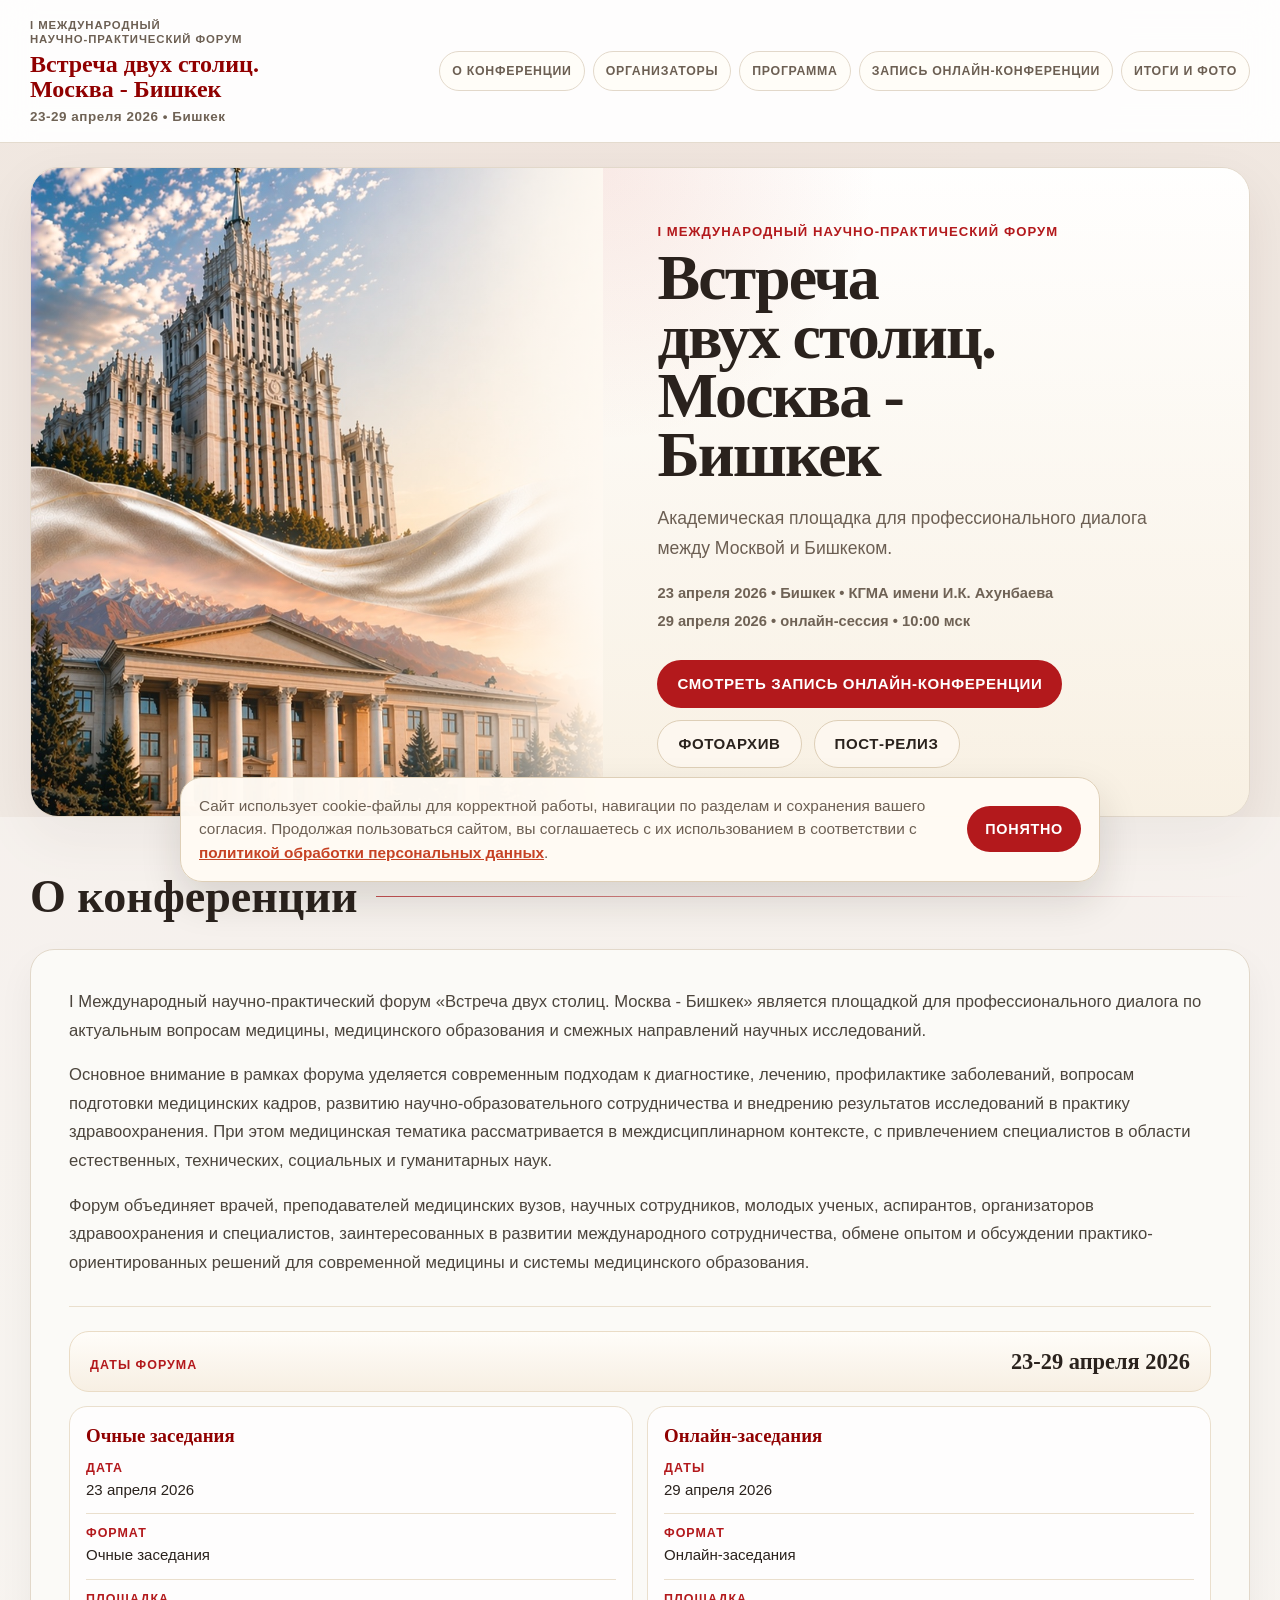
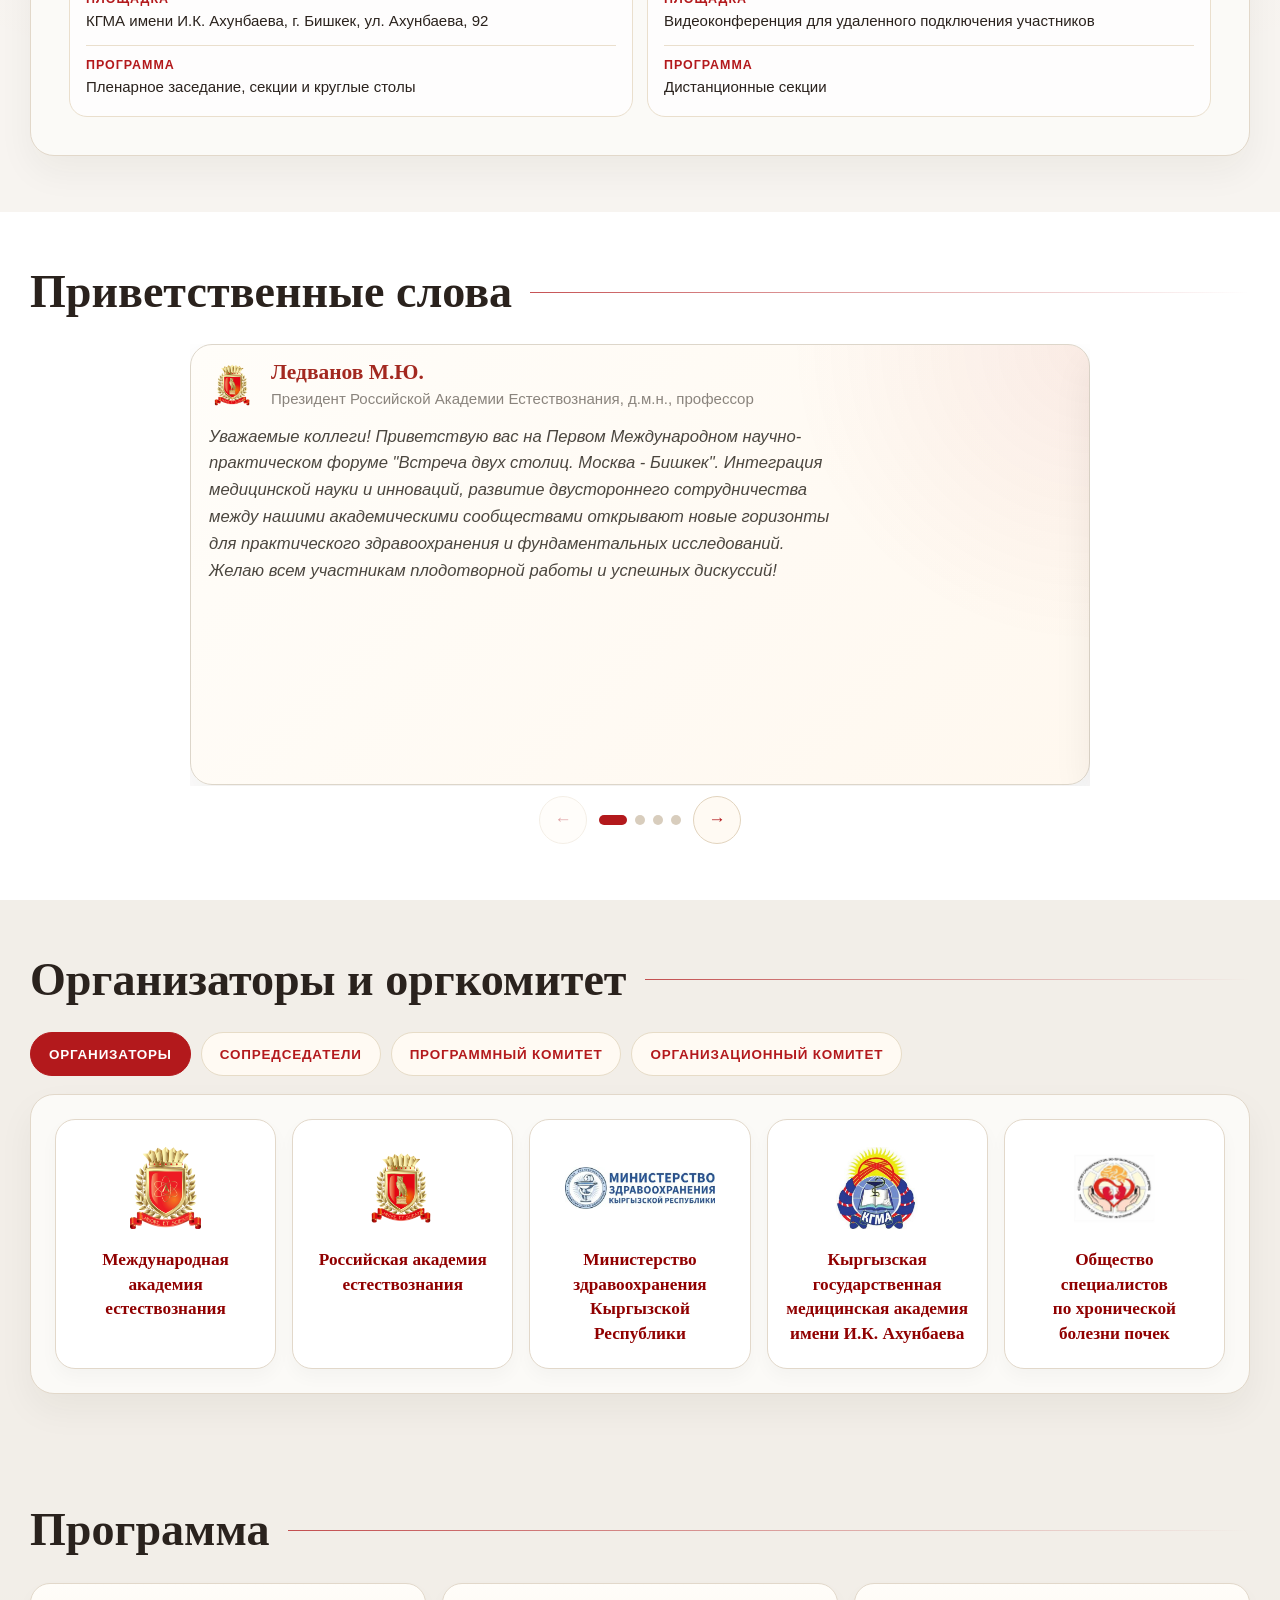
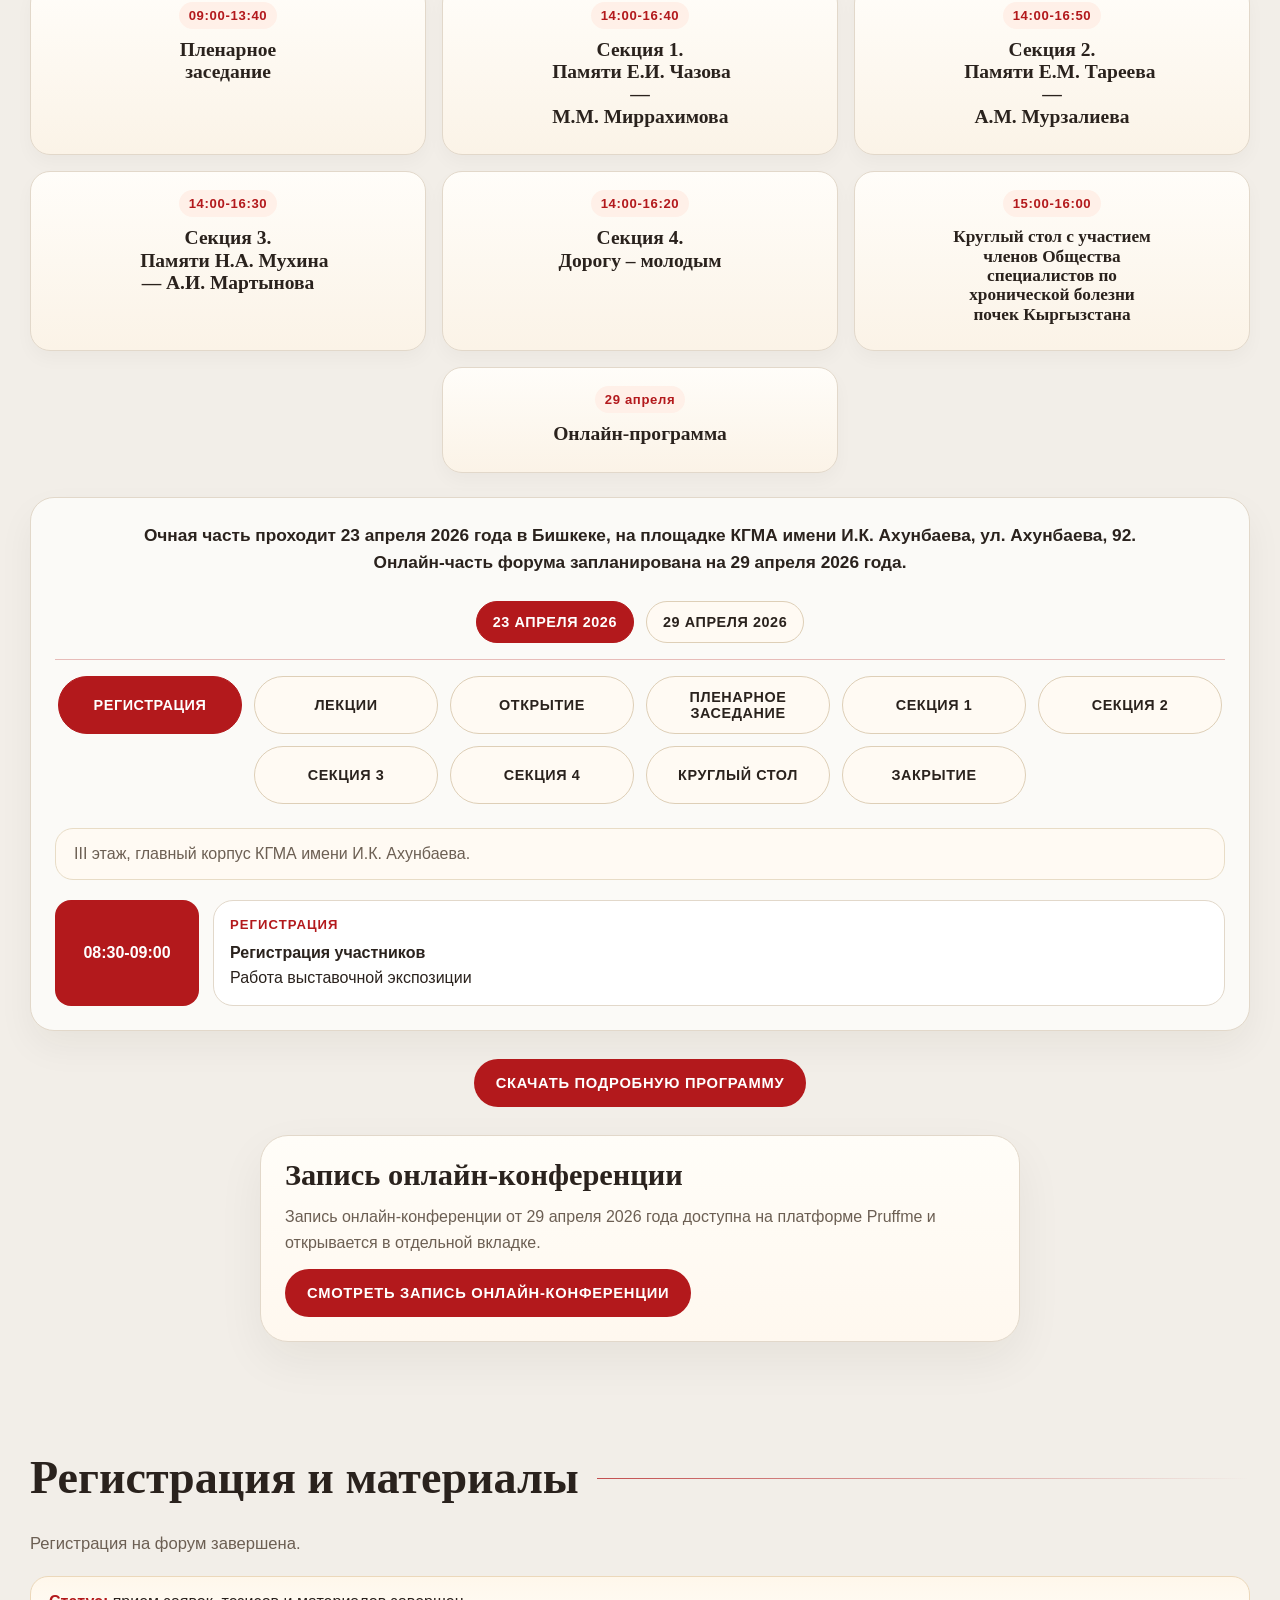
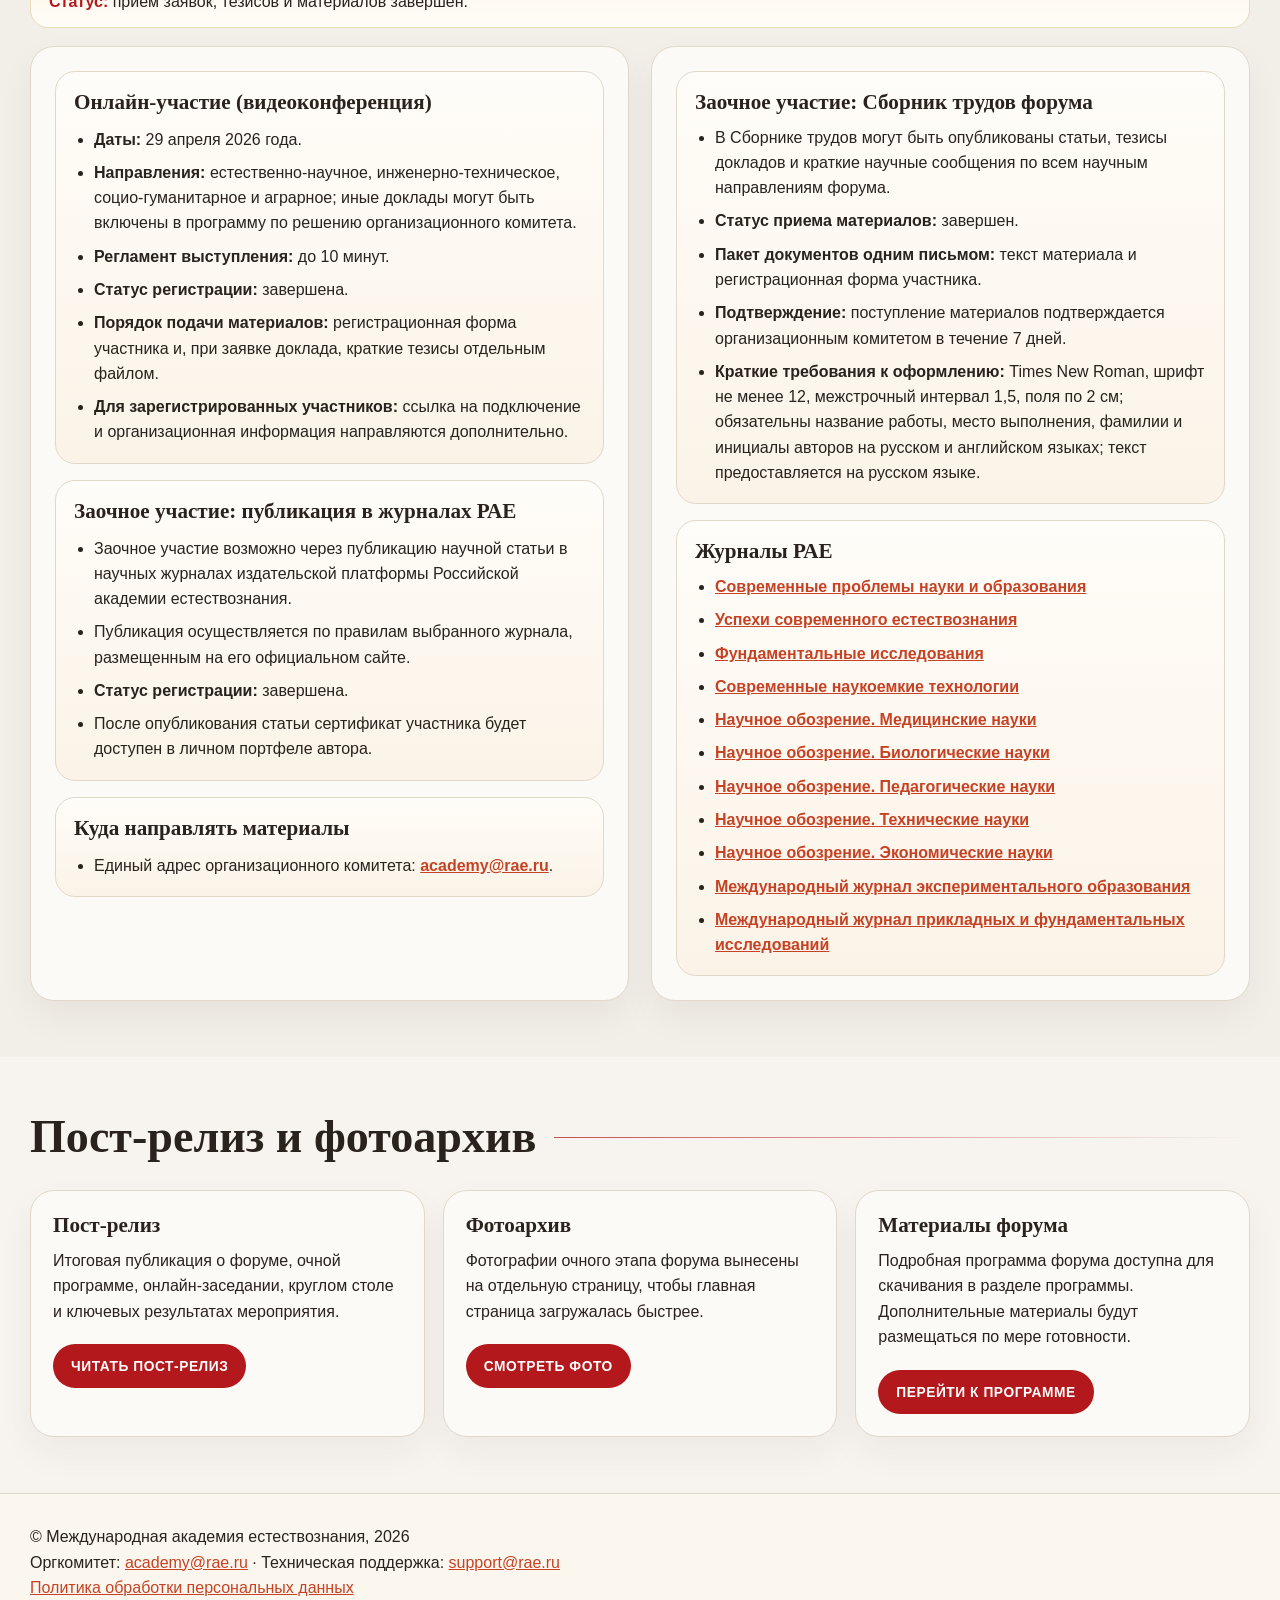
==== commit 946b9515: "Surface forum outcomes in hero" ====
--- a/index.html
+++ b/index.html
@@ -38,7 +38,7 @@
               <a href="#organizers">Организаторы</a>
               <a href="#program">Программа</a>
               <a href="#online-stream">Запись онлайн-конференции</a>
-              <a href="#archive">Архив</a>
+              <a href="#archive">Итоги и фото</a>
             </nav>
           </div>
         </div>
@@ -74,6 +74,12 @@
                 <div class="banner-card__actions">
                   <a class="banner-card__action banner-card__action--primary" href="#online-stream">
                     Смотреть запись онлайн-конференции
+                  </a>
+                  <a class="banner-card__action banner-card__action--secondary" href="photo-archive.html?v=20260504-fixed">
+                    Фотоархив
+                  </a>
+                  <a class="banner-card__action banner-card__action--secondary" href="post-release.html">
+                    Пост-релиз
                   </a>
                 </div>
               </div>
--- a/styles.css
+++ b/styles.css
@@ -265,6 +265,17 @@
 
 .banner-card__action--primary:hover {
   background: var(--red-dark);
+}
+
+.banner-card__action--secondary {
+  border: 1px solid #decfb7;
+  background: rgba(255, 250, 243, 0.72);
+  color: var(--text);
+}
+
+.banner-card__action--secondary:hover {
+  border-color: var(--red-source);
+  color: var(--red-source);
 }
 
 .banner-card__media {
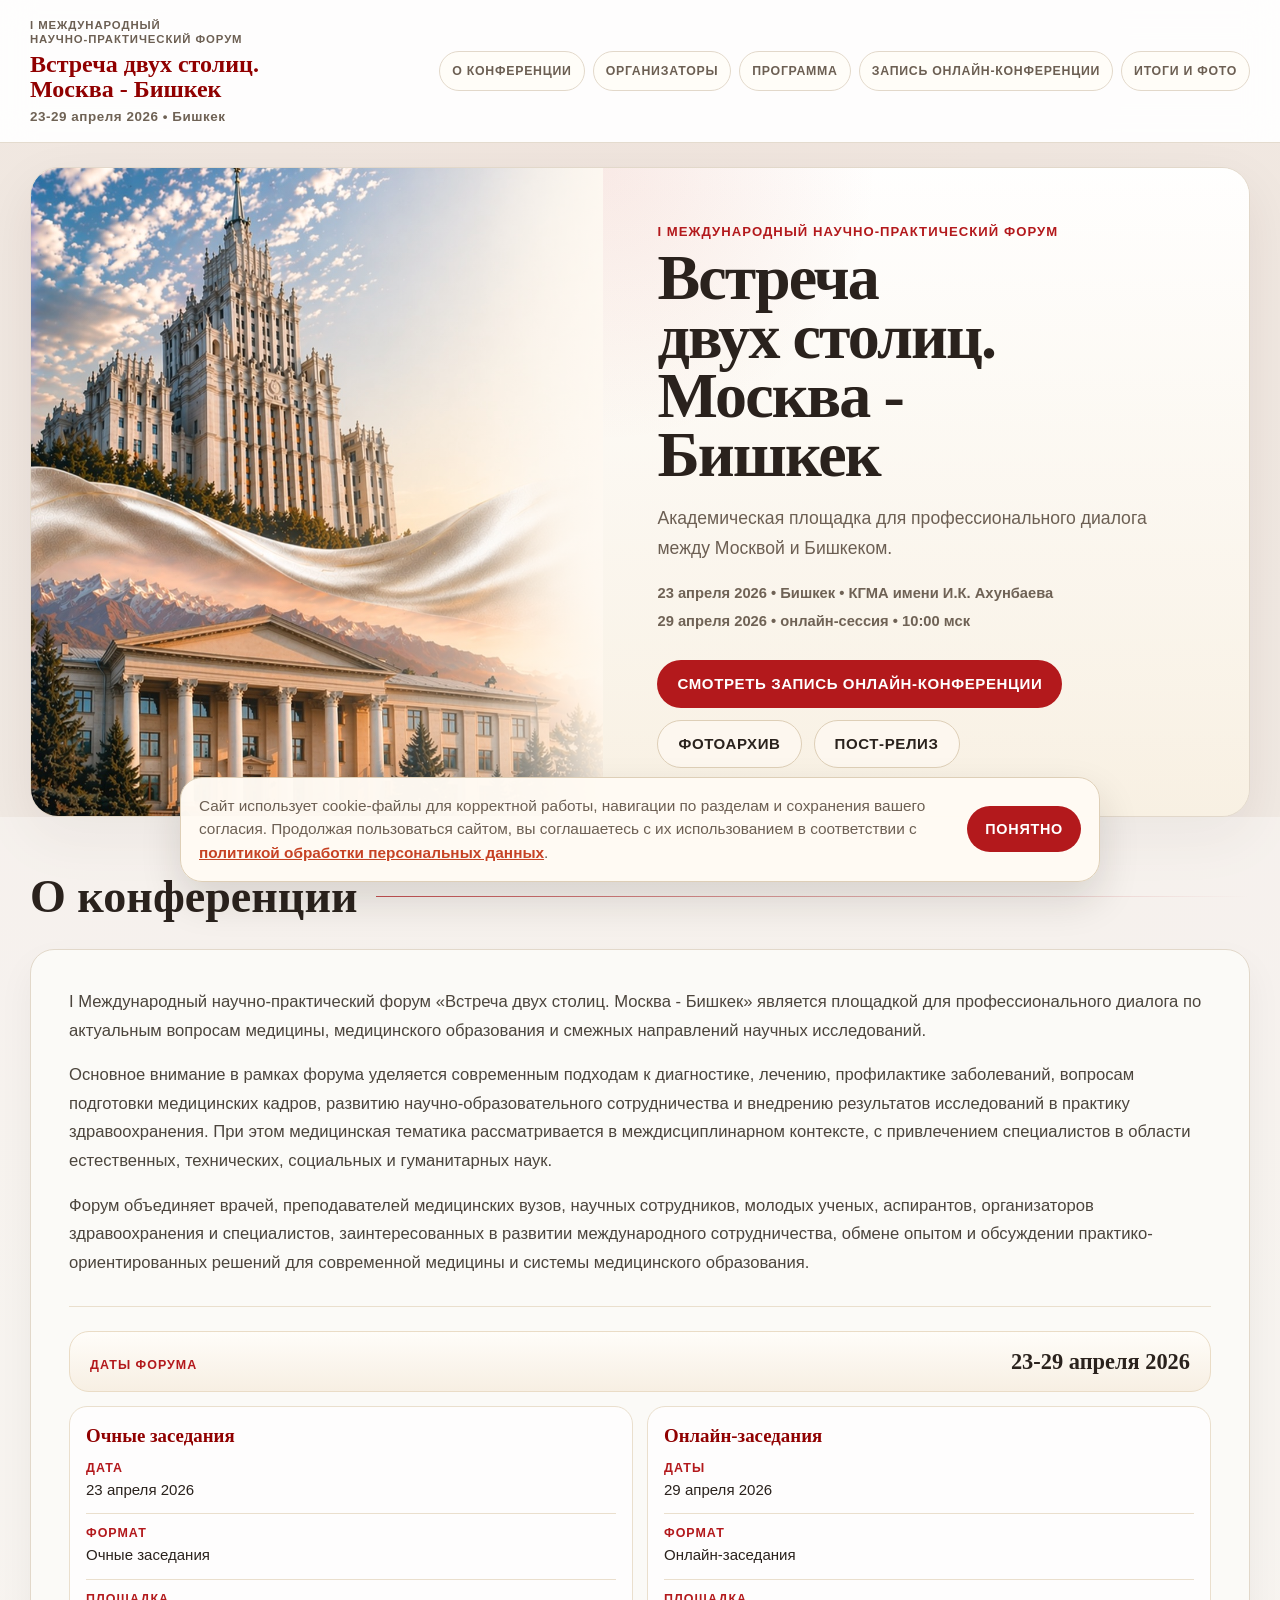
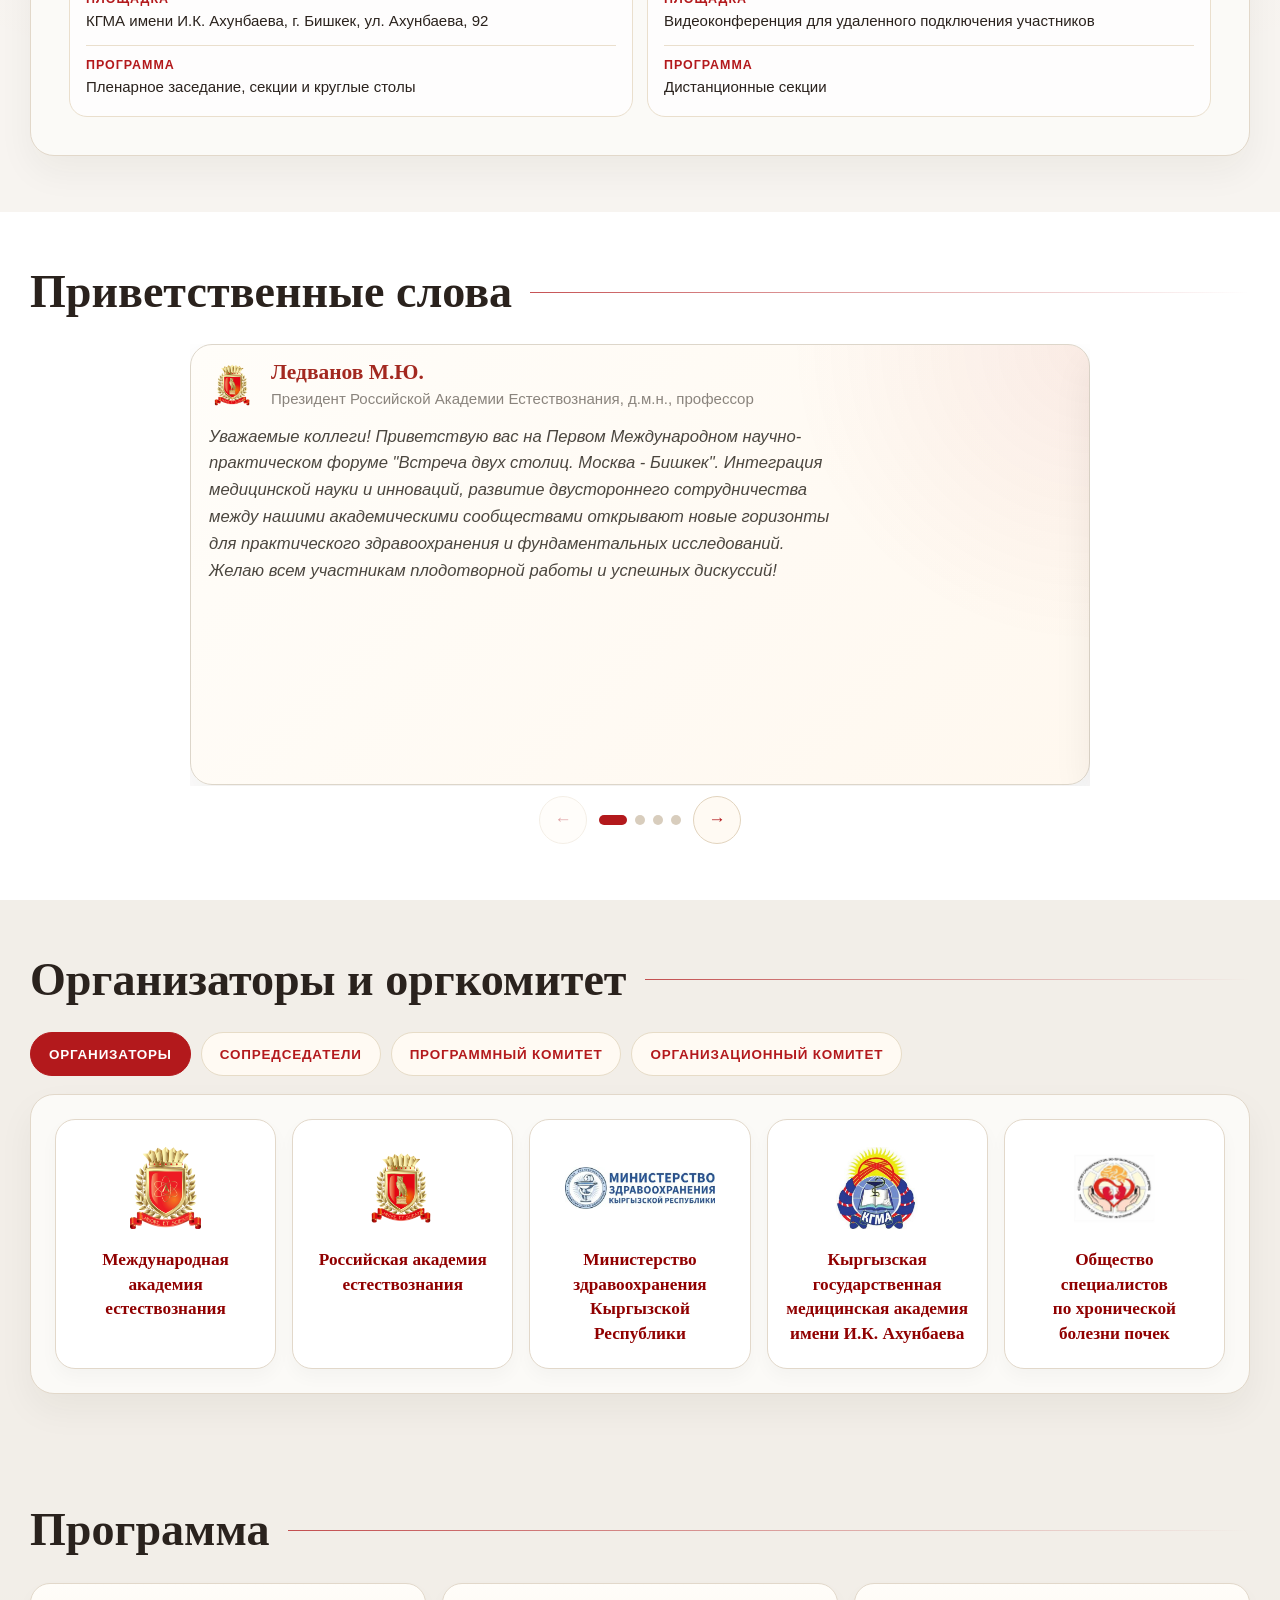
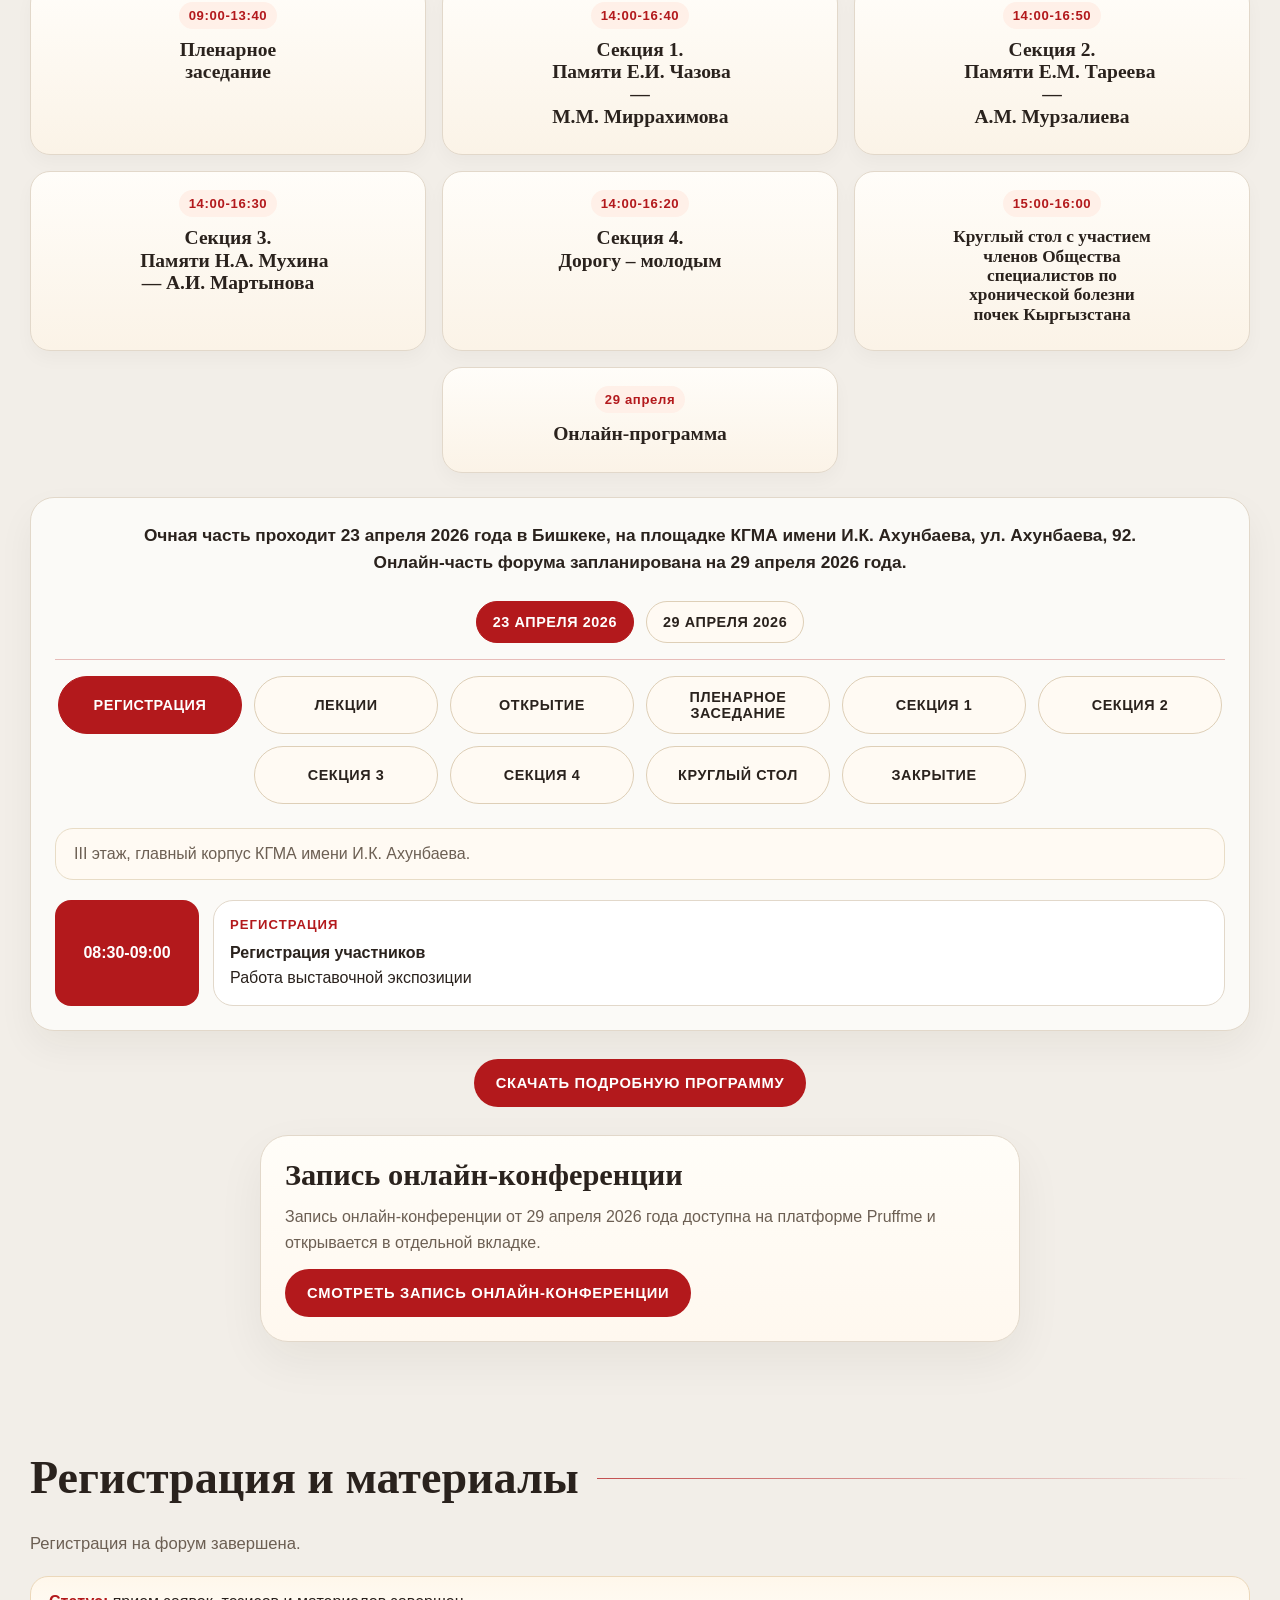
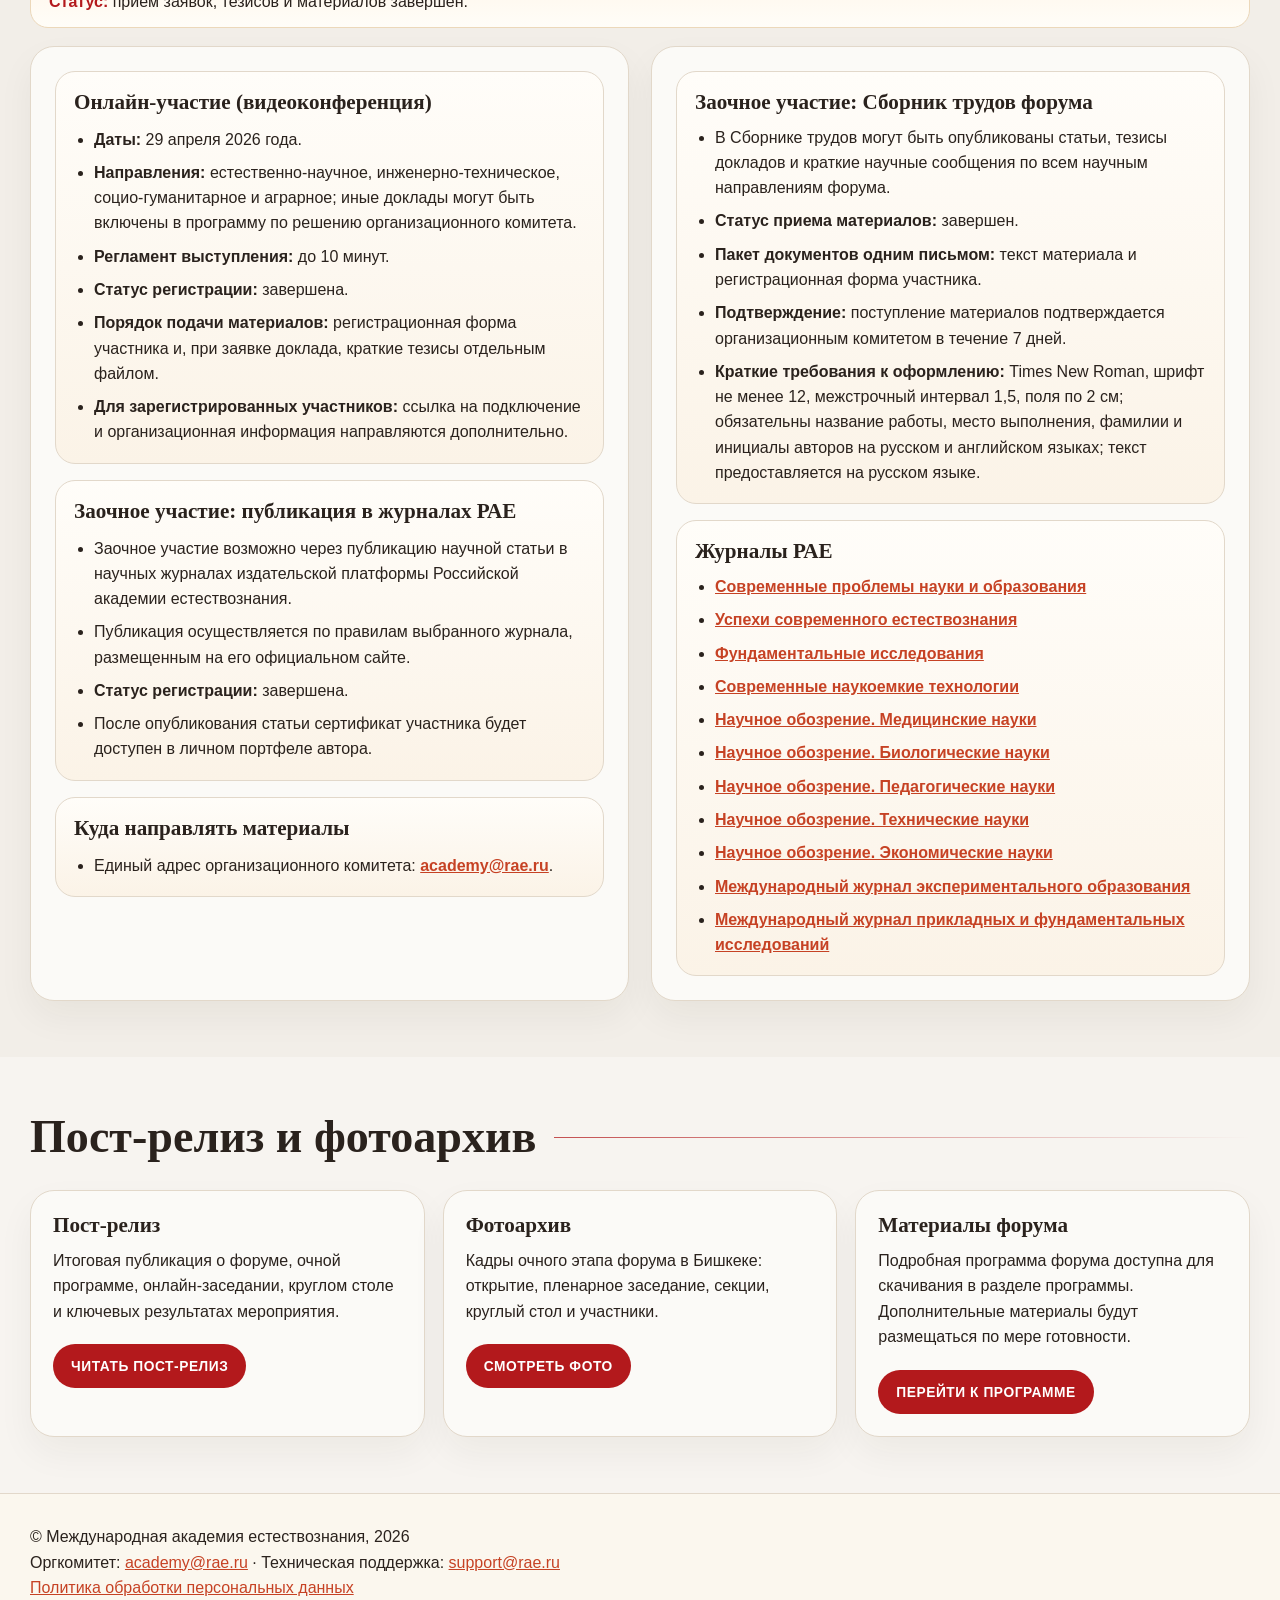
==== commit 565d9332: "Improve photo archive copy" ====
--- a/index.html
+++ b/index.html
@@ -558,8 +558,8 @@
               <article class="archive-card">
                 <h3>Фотоархив</h3>
                 <p>
-                  Фотографии очного этапа форума вынесены на отдельную страницу,
-                  чтобы главная страница загружалась быстрее.
+                  Кадры очного этапа форума в Бишкеке: открытие, пленарное заседание,
+                  секции, круглый стол и участники.
                 </p>
                 <a class="archive-card__action" href="photo-archive.html?v=20260504-fixed">Смотреть фото</a>
               </article>
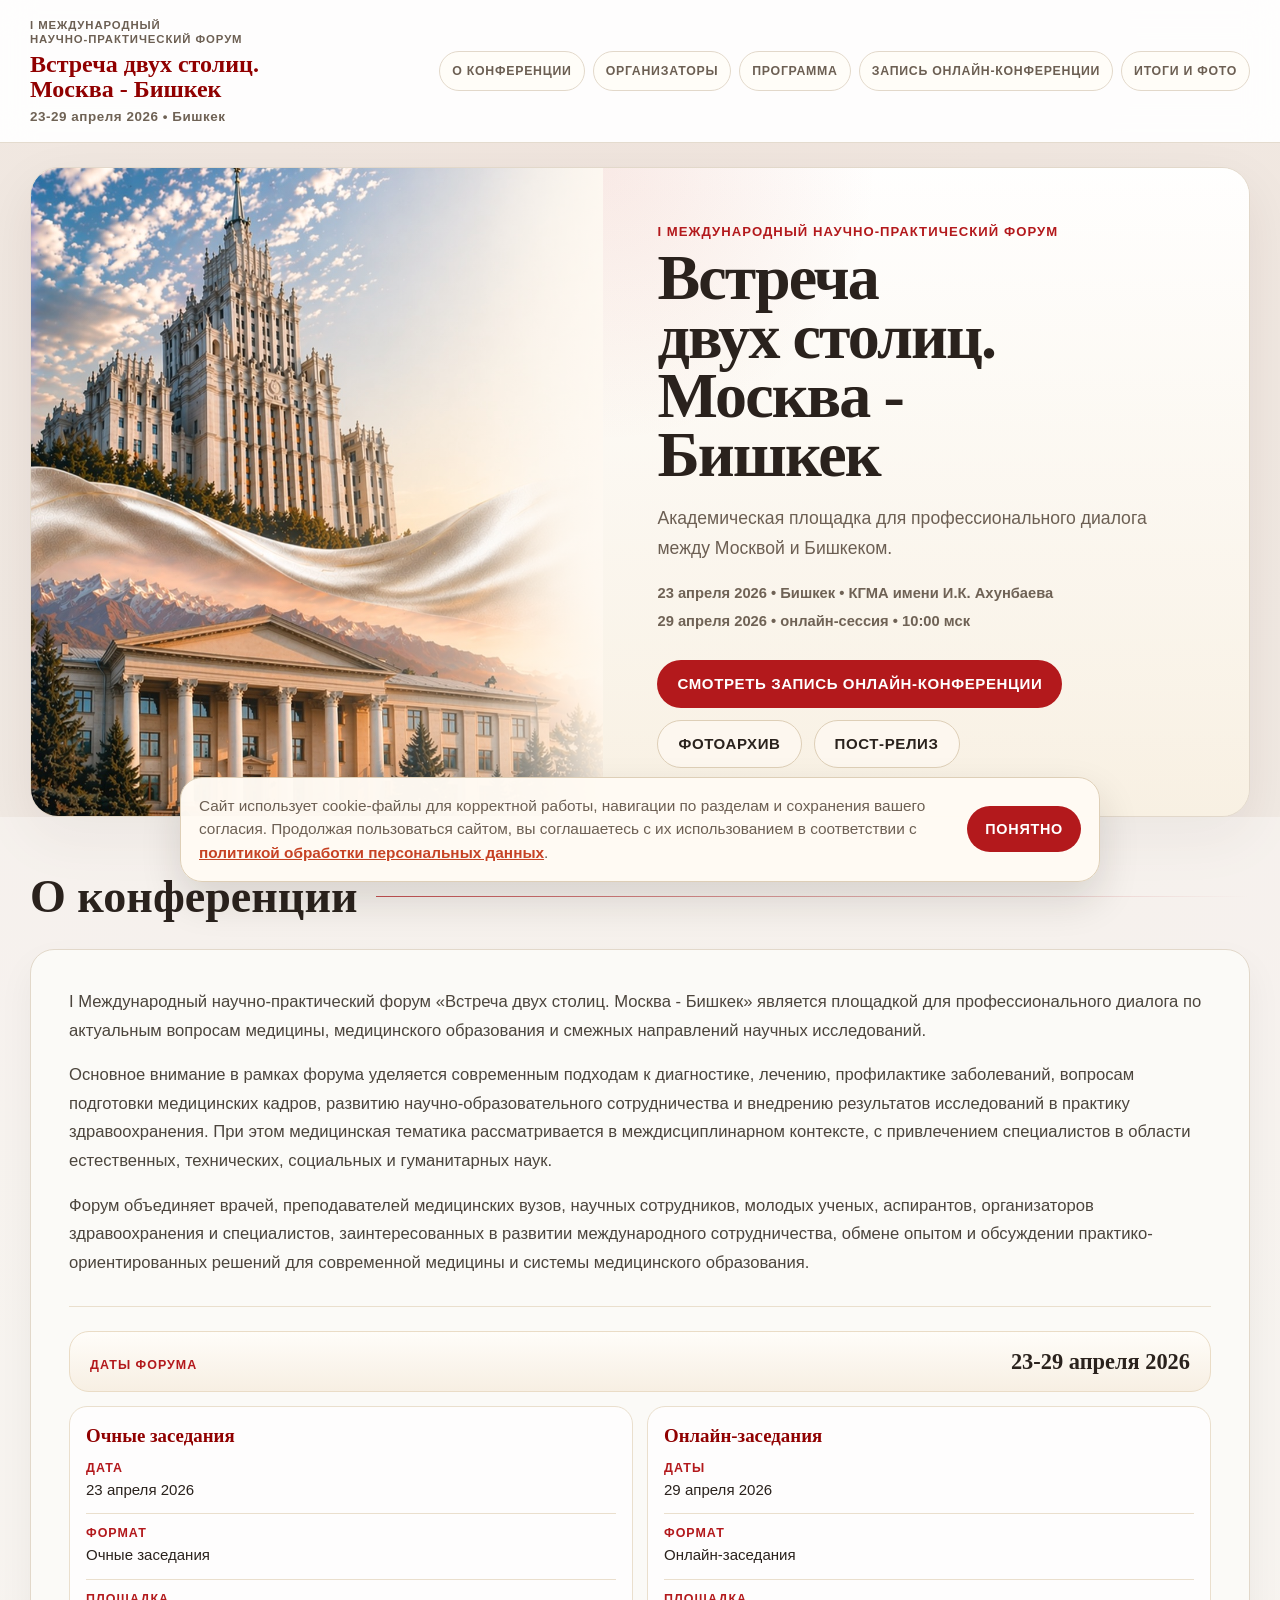
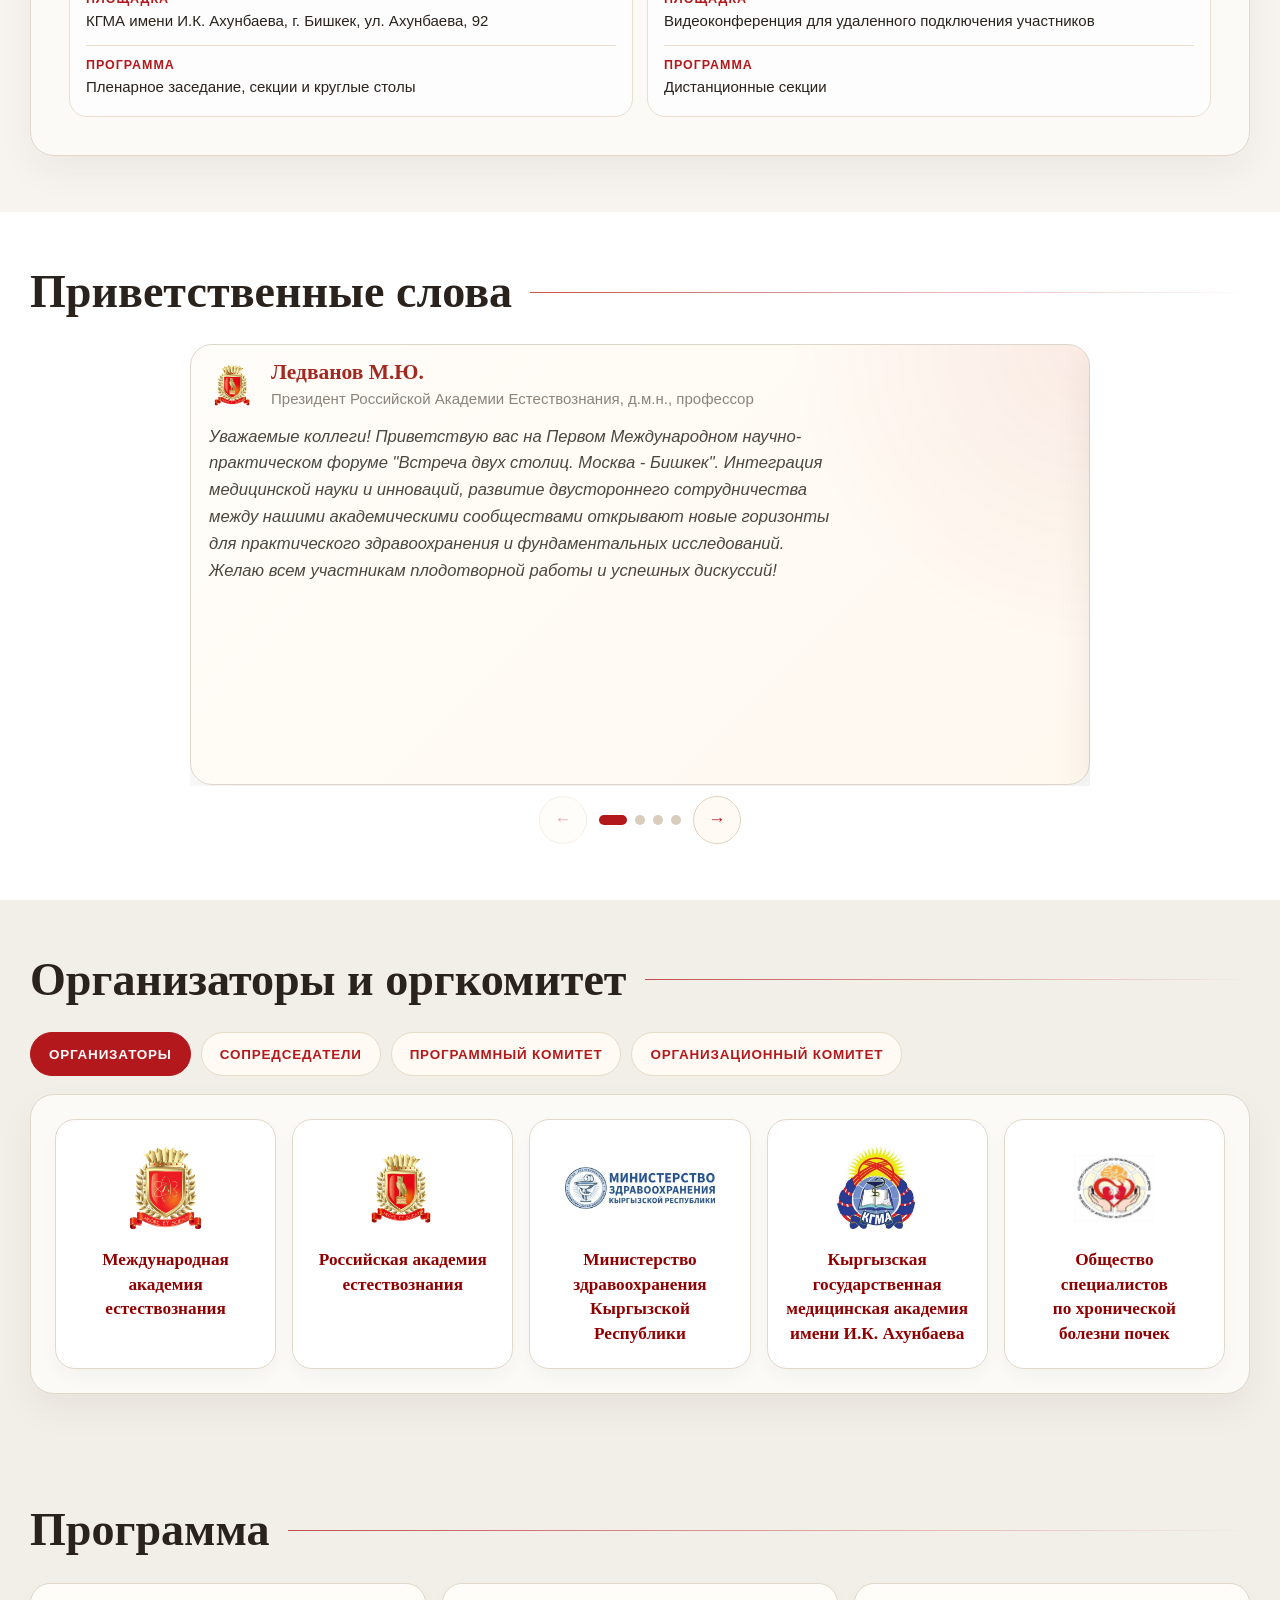
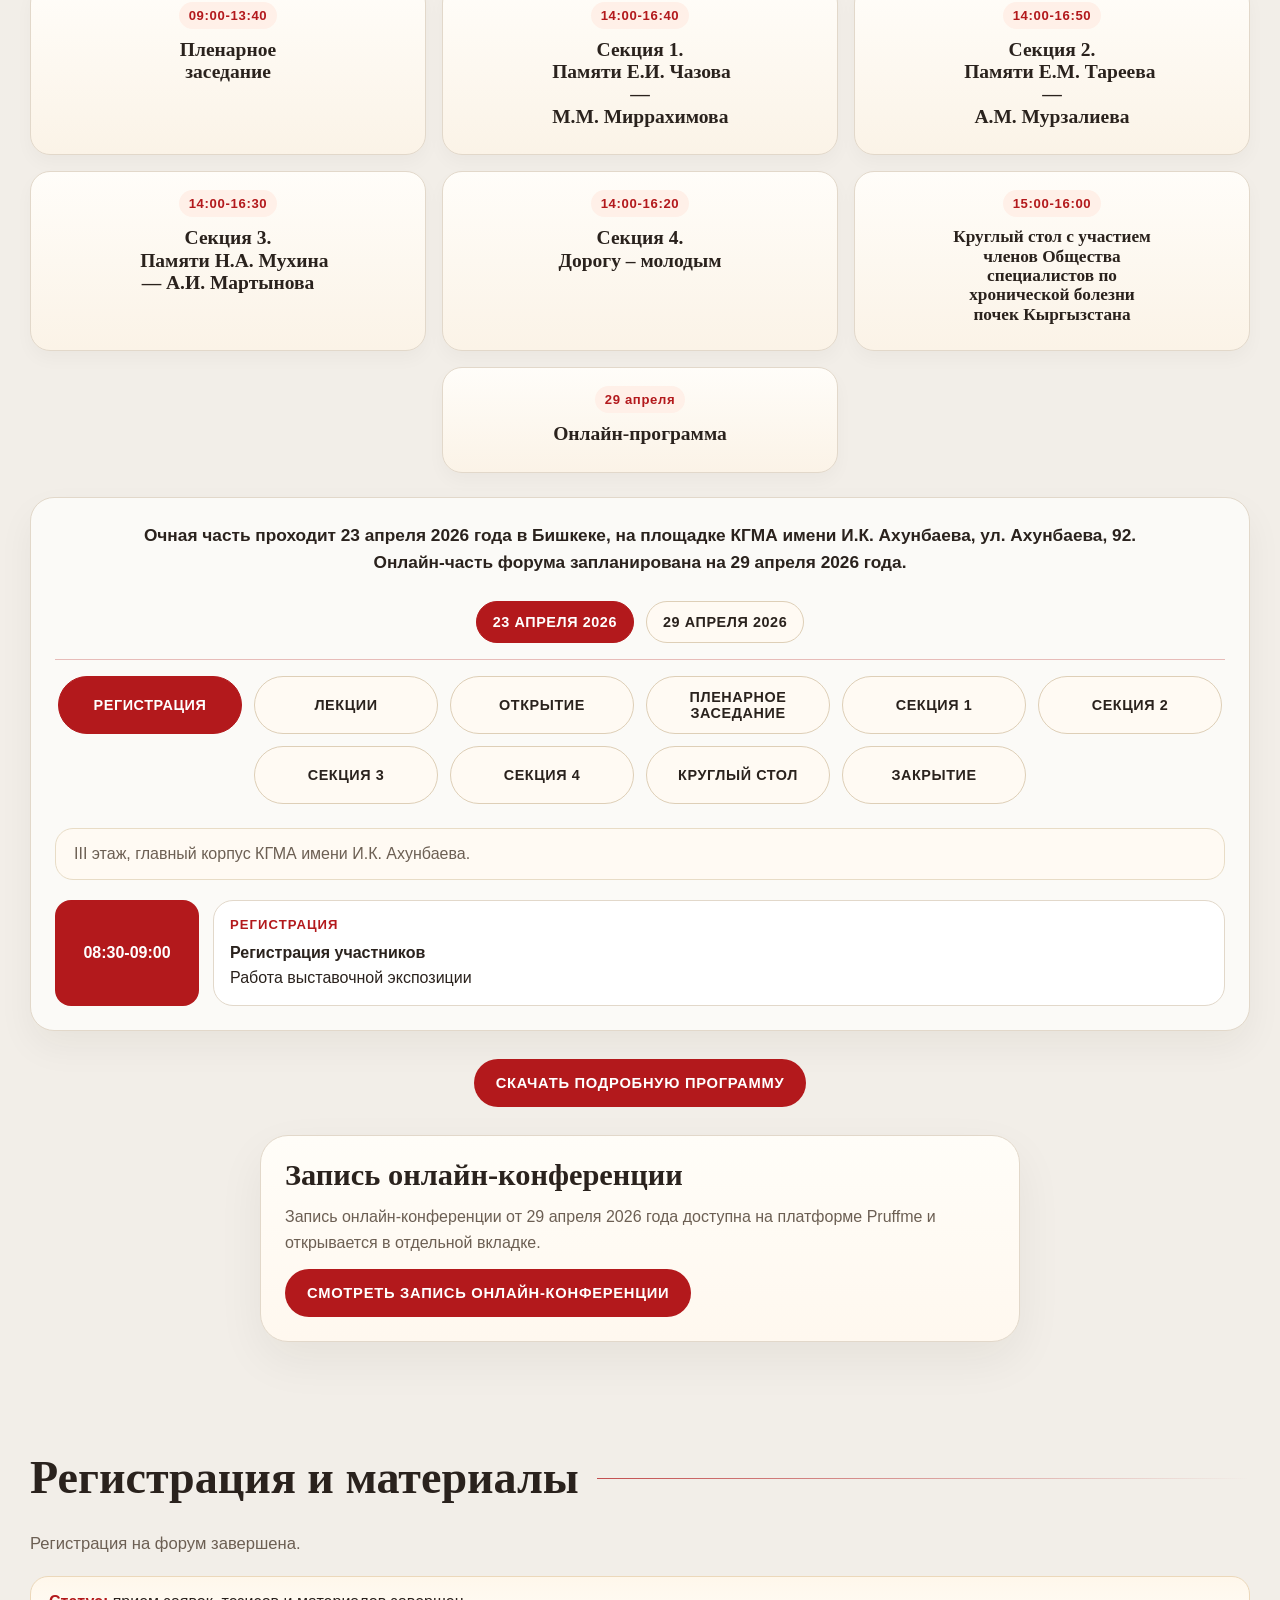
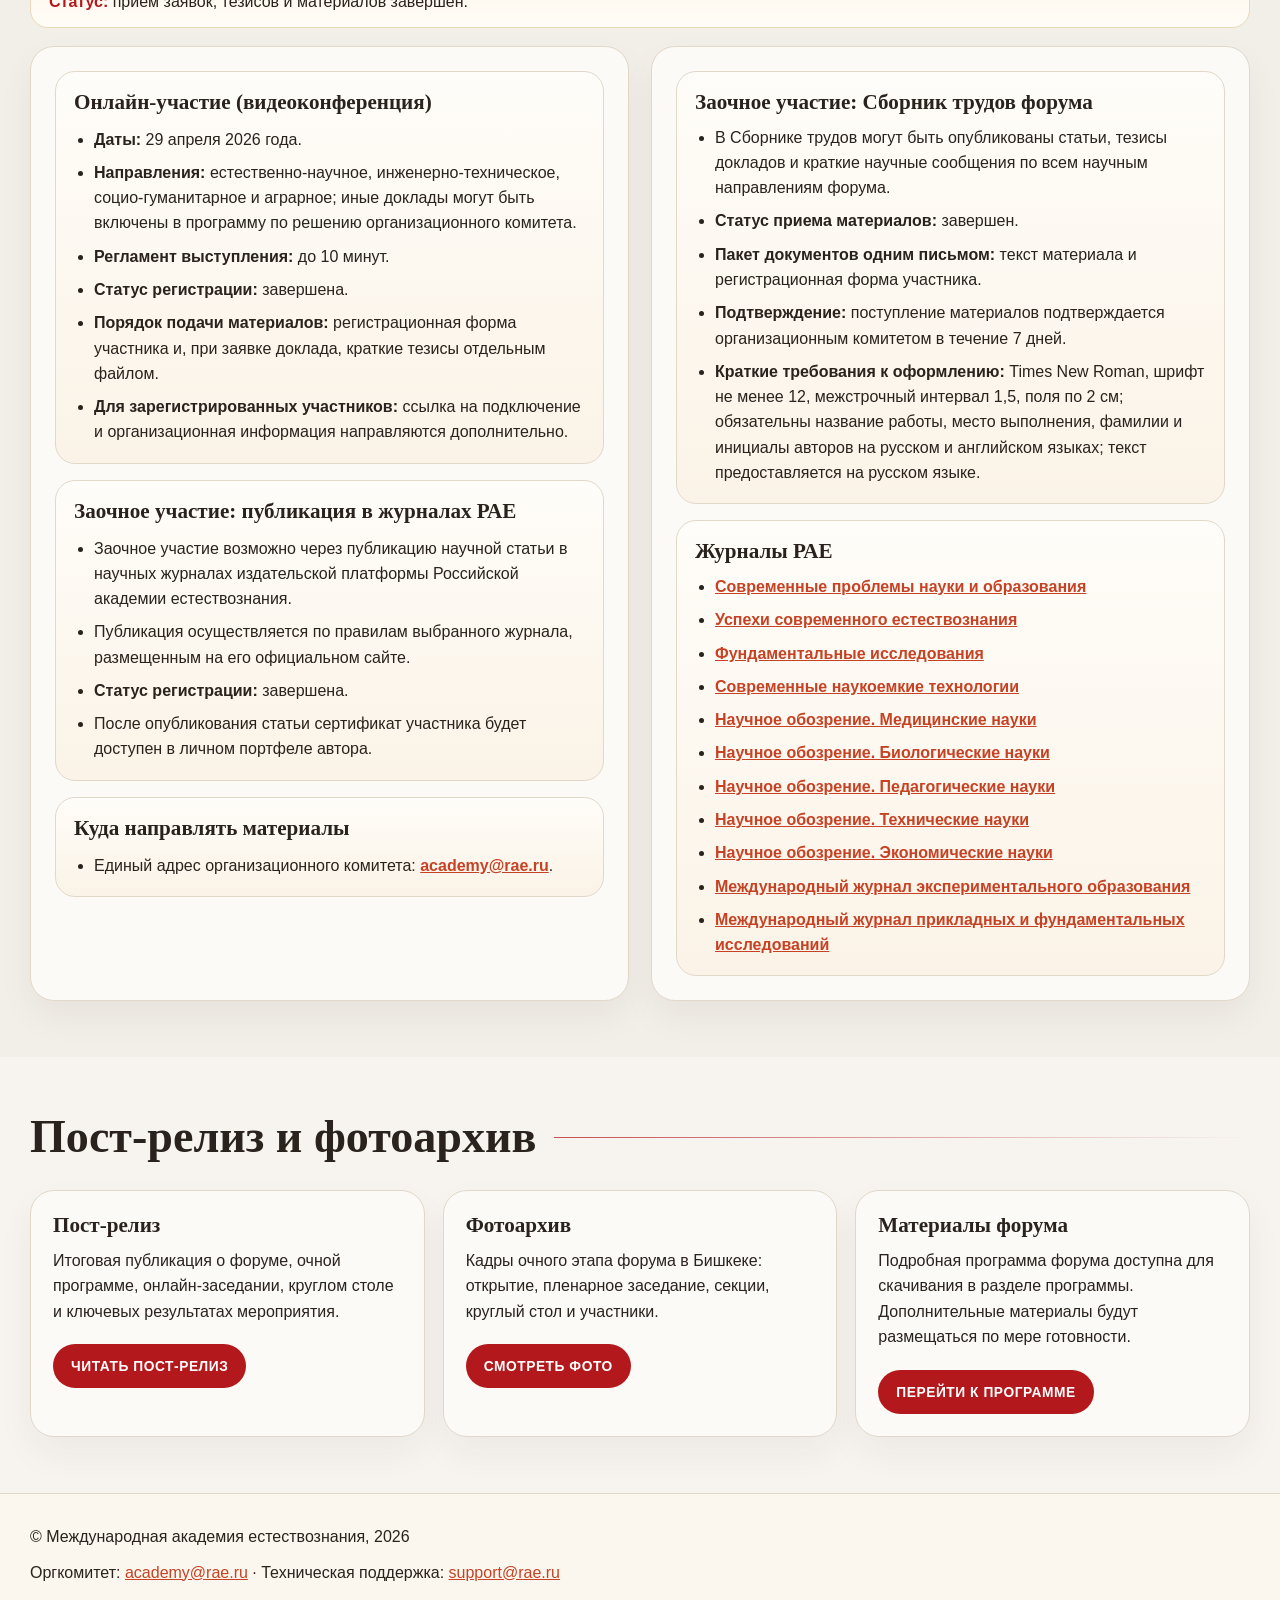
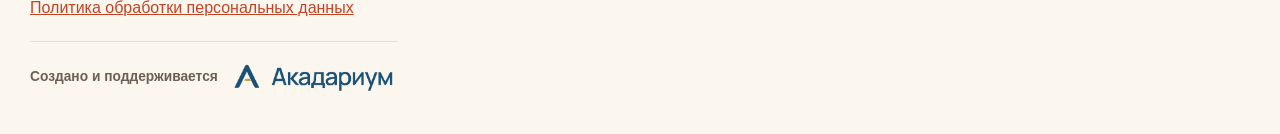
==== commit dc420729: "Add Acadarium footer credit" ====
--- a/index.html
+++ b/index.html
@@ -19,7 +19,7 @@
       href="https://fonts.googleapis.com/css2?family=Inter:wght@400;500;600;700;800&family=Playfair+Display:wght@500;600;700;800&display=swap"
       rel="stylesheet"
     />
-    <link rel="stylesheet" href="styles.css?v=20260504-2" />
+    <link rel="stylesheet" href="styles.css?v=20260522-footer" />
   </head>
   <body>
     <div class="layout">
@@ -75,7 +75,7 @@
                   <a class="banner-card__action banner-card__action--primary" href="#online-stream">
                     Смотреть запись онлайн-конференции
                   </a>
-                  <a class="banner-card__action banner-card__action--secondary" href="photo-archive.html?v=20260504-fixed">
+                  <a class="banner-card__action banner-card__action--secondary" href="photo-archive.html?v=20260506-gallery">
                     Фотоархив
                   </a>
                   <a class="banner-card__action banner-card__action--secondary" href="post-release.html">
@@ -561,7 +561,7 @@
                   Кадры очного этапа форума в Бишкеке: открытие, пленарное заседание,
                   секции, круглый стол и участники.
                 </p>
-                <a class="archive-card__action" href="photo-archive.html?v=20260504-fixed">Смотреть фото</a>
+                <a class="archive-card__action" href="photo-archive.html?v=20260506-gallery">Смотреть фото</a>
               </article>
               <article class="archive-card">
                 <h3>Материалы форума</h3>
@@ -592,6 +592,10 @@
           <p>
             <a href="privacy-policy.html">Политика обработки персональных данных</a>
           </p>
+          <div class="site-footer__credit" aria-label="Создано и поддерживается Акадариум">
+            <span>Создано и поддерживается</span>
+            <img src="assets/images/acadarium-logo.png" alt="Акадариум" loading="lazy" />
+          </div>
         </div>
       </footer>
     </div>
--- a/styles.css
+++ b/styles.css
@@ -1546,6 +1546,32 @@
   background: #fbf7ee;
 }
 
+.site-footer .container {
+  display: grid;
+  gap: 10px;
+}
+
+.site-footer__credit {
+  display: inline-flex;
+  flex-wrap: wrap;
+  align-items: center;
+  gap: 12px;
+  width: fit-content;
+  margin-top: 10px;
+  padding-top: 18px;
+  border-top: 1px solid rgba(226, 216, 202, 0.78);
+  color: var(--muted);
+  font-size: 0.86rem;
+  font-weight: 700;
+  line-height: 1.4;
+}
+
+.site-footer__credit img {
+  width: 168px;
+  max-width: 46vw;
+  height: auto;
+}
+
 .policy-card {
   padding: 28px;
   border: 1px solid var(--border);
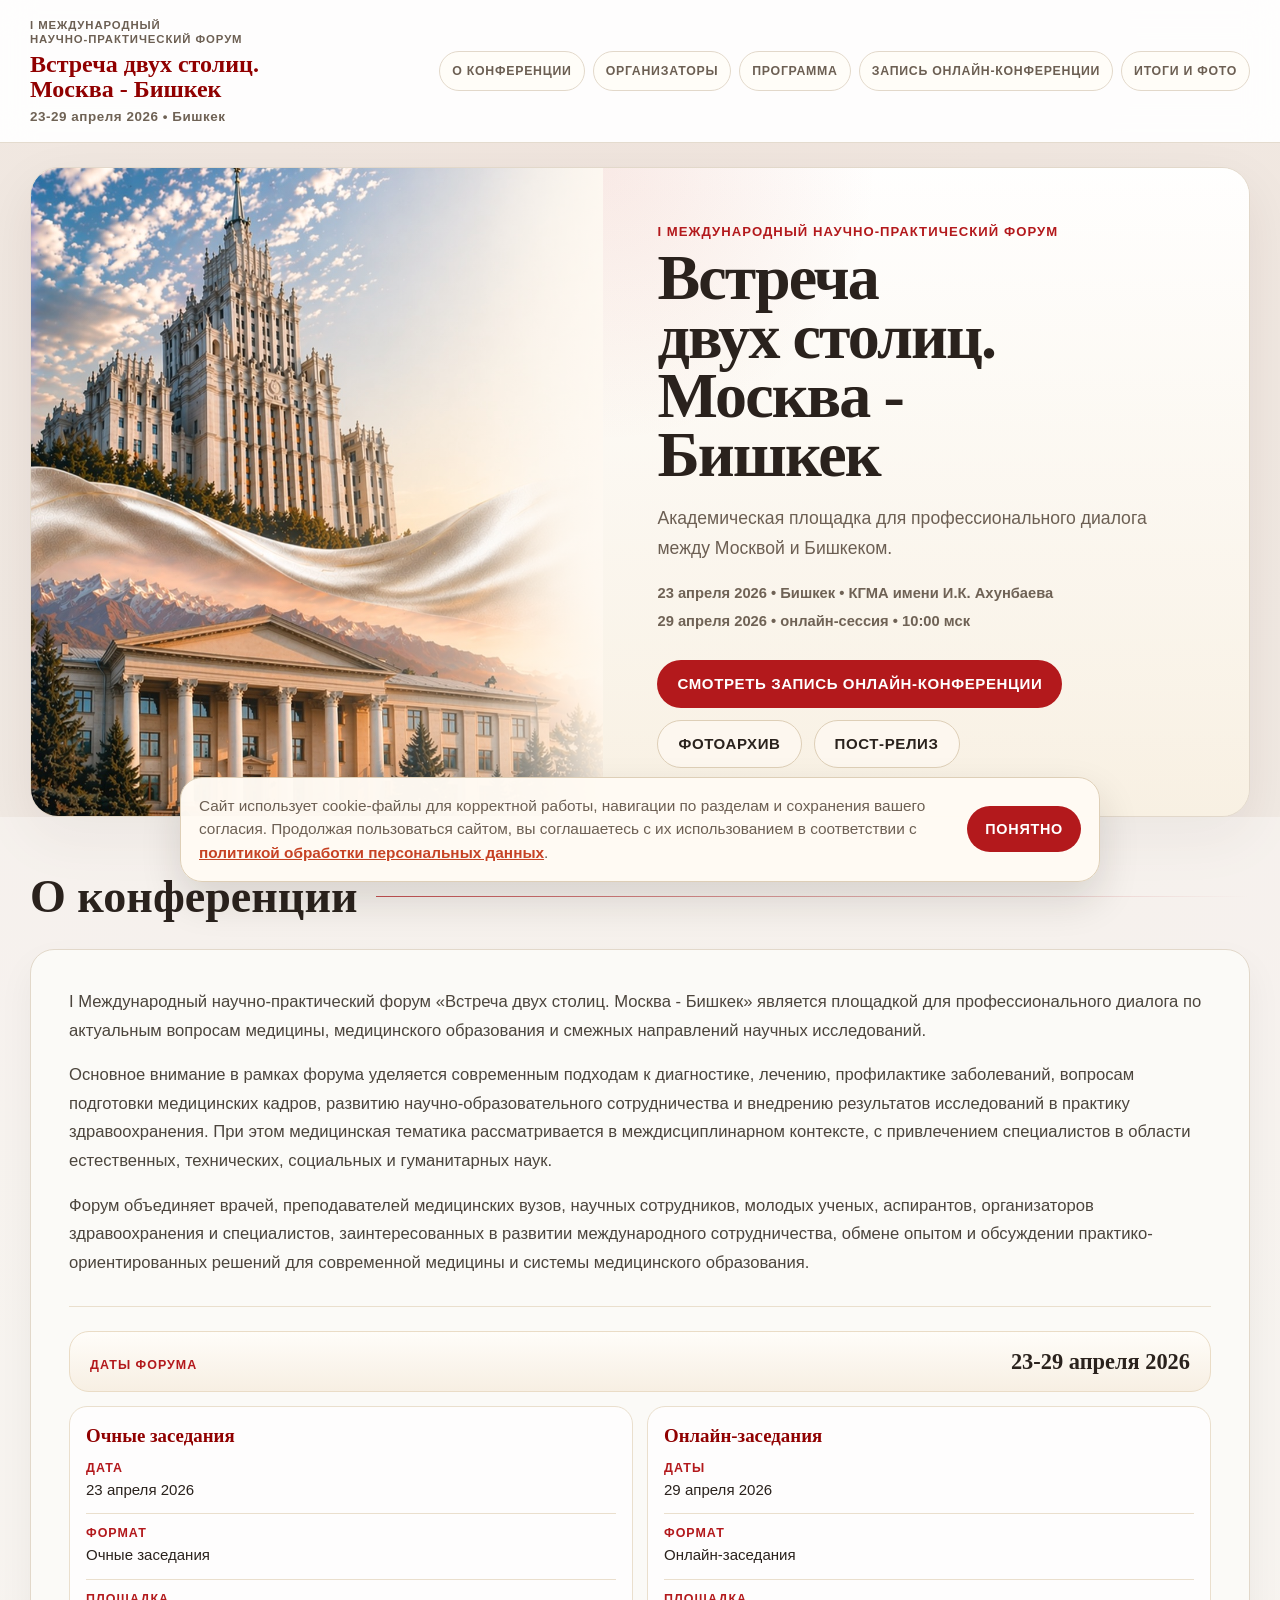
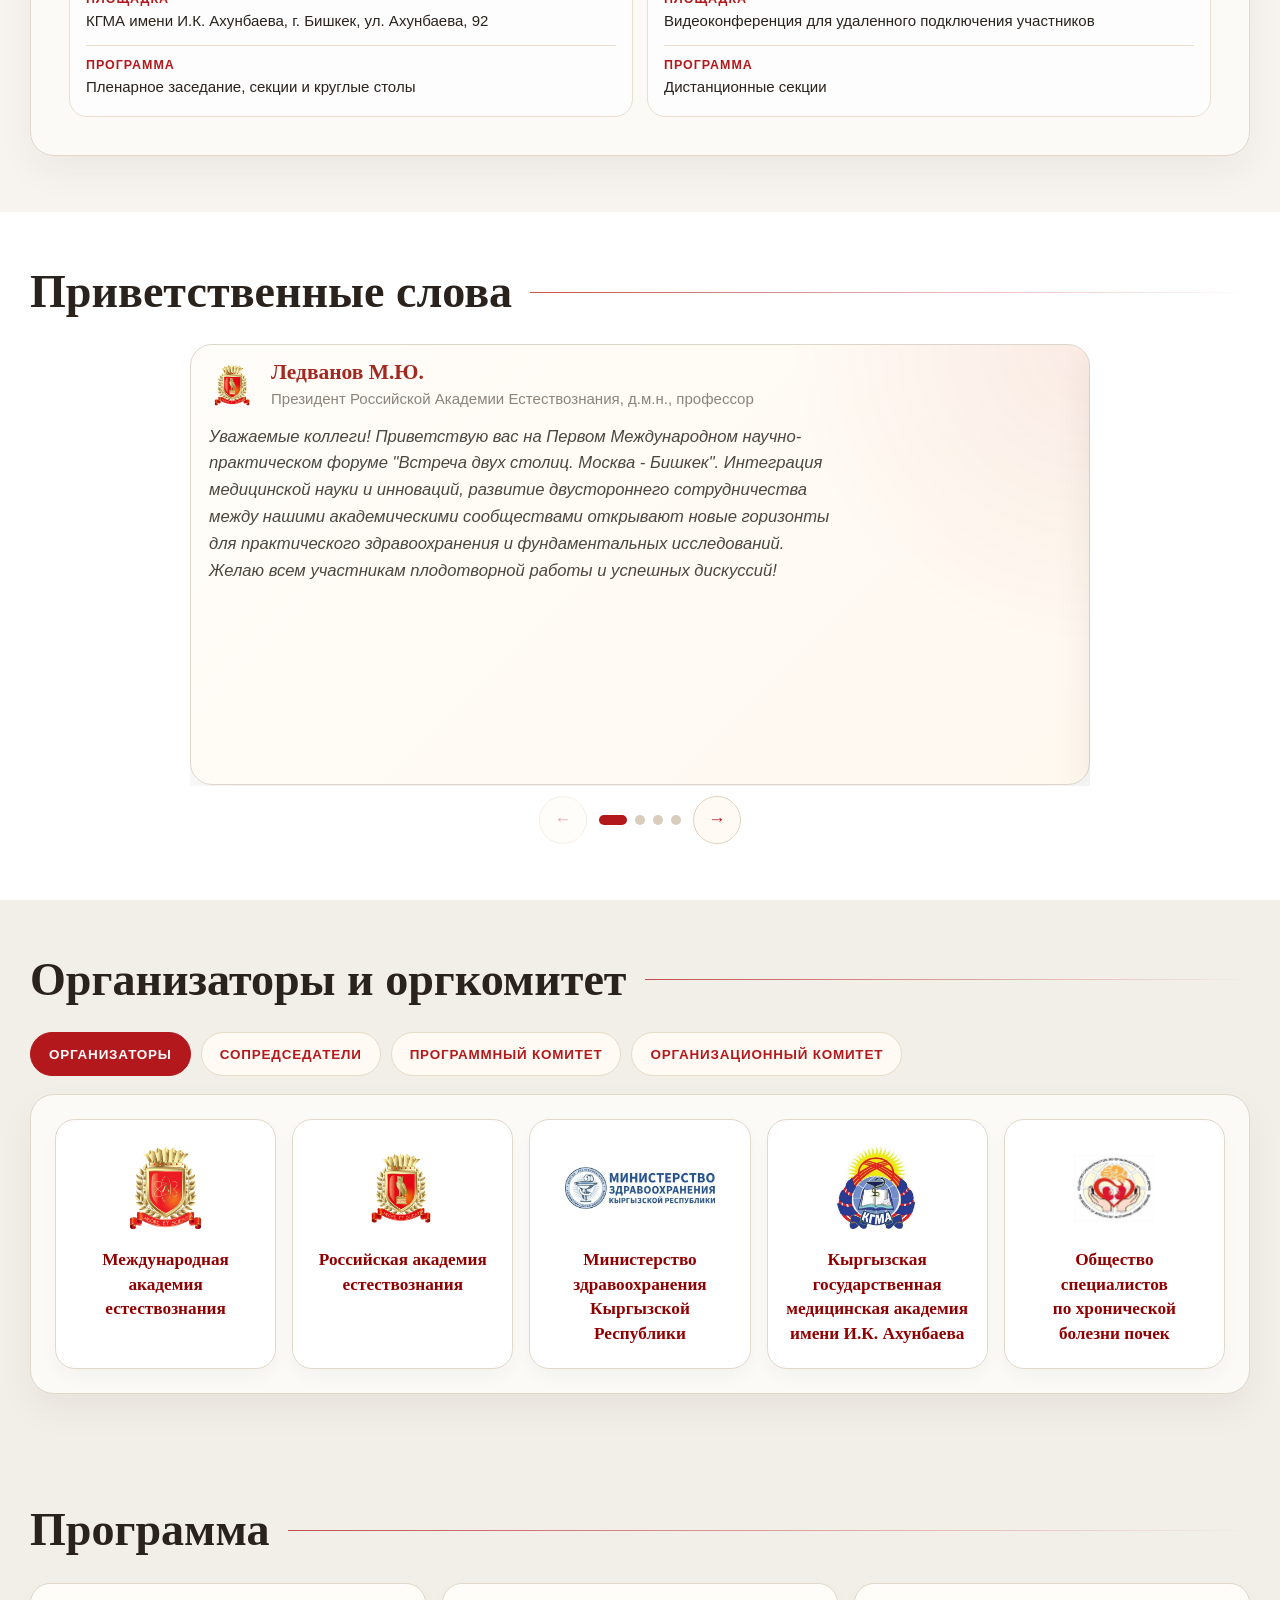
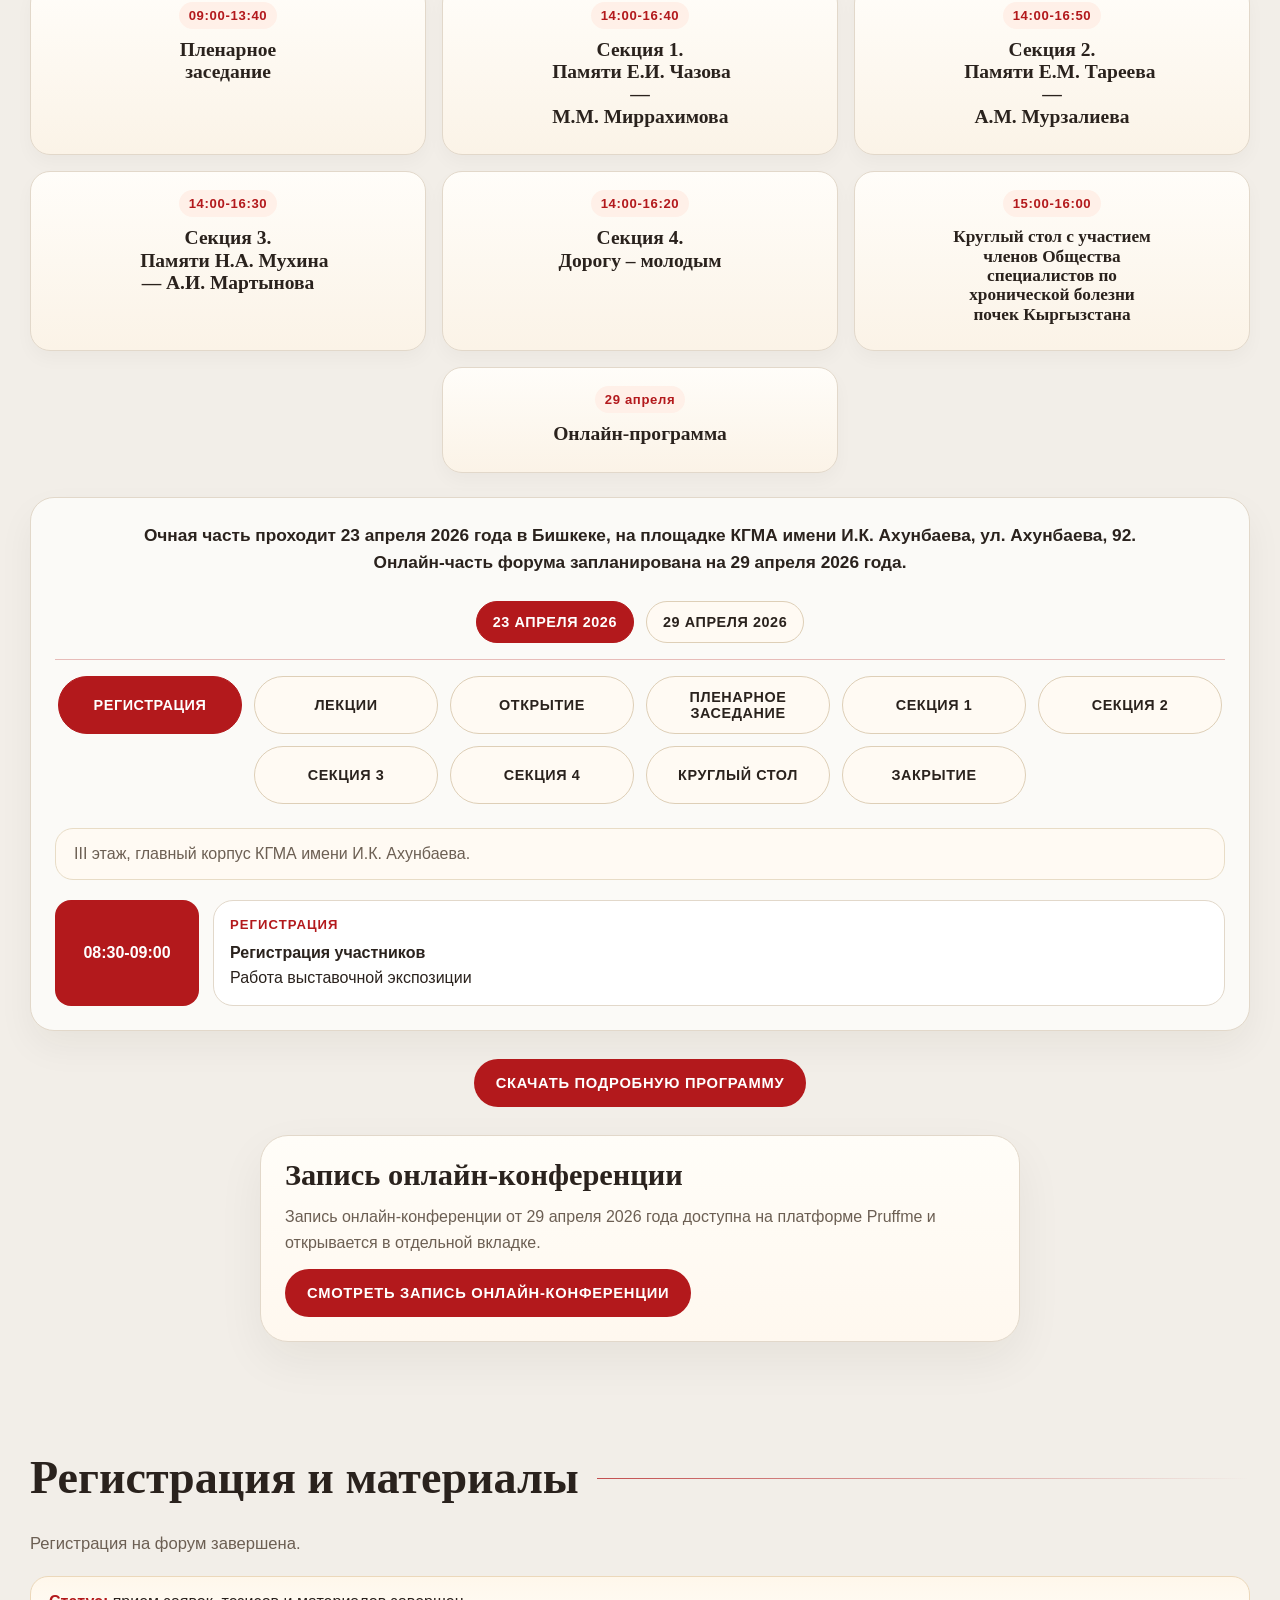
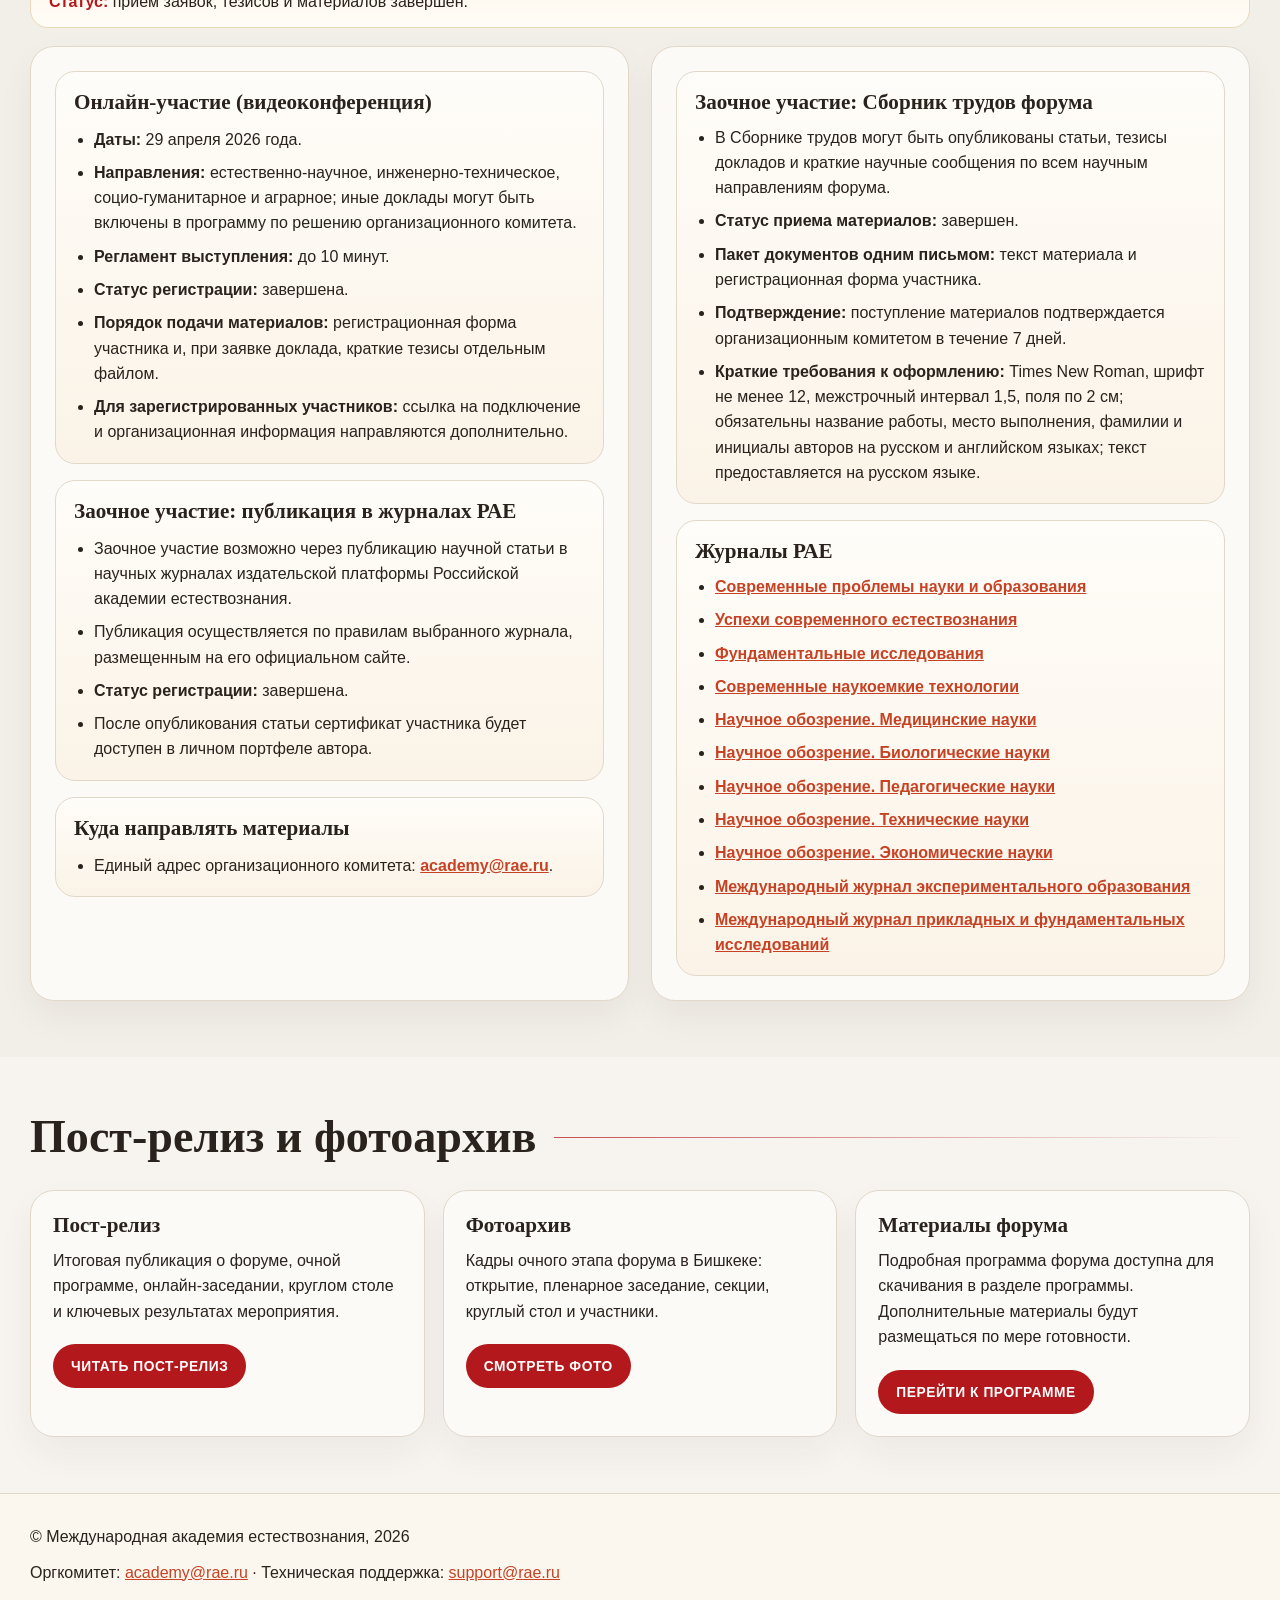
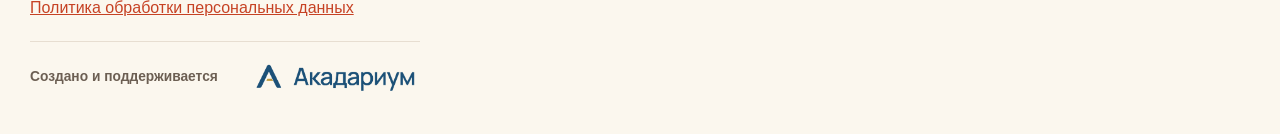
==== commit d30429f2: "Shift Acadarium footer logo" ====
--- a/index.html
+++ b/index.html
@@ -3,23 +3,142 @@
   <head>
     <meta charset="UTF-8" />
     <meta name="viewport" content="width=device-width, initial-scale=1.0" />
-    <title>Встреча двух столиц. Москва - Бишкек</title>
+    <title>I Международный форум «Встреча двух столиц. Москва - Бишкек»</title>
     <meta
       name="description"
-      content="I Международный научно-практический форум «Встреча двух столиц. Москва - Бишкек», 23-29 апреля 2026 года, Бишкек."
+      content="Сайт I Международного научно-практического форума «Встреча двух столиц. Москва - Бишкек»: программа, запись онлайн-конференции, пост-релиз и фотоархив."
     />
     <meta
       http-equiv="Content-Security-Policy"
-      content="default-src 'self'; script-src 'self'; style-src 'self' 'unsafe-inline' https://fonts.googleapis.com; font-src 'self' https://fonts.gstatic.com; img-src 'self' data:; connect-src 'self'; object-src 'none'; base-uri 'self'; frame-src https://pruffme.com https://*.pruffme.com; media-src 'self'; form-action 'self' mailto:;"
+      content="default-src 'self'; script-src 'self' 'sha256-loCfsgYGIDAjGyY96d+0NVPyE5cGyREvvEv2RhrcVSM='; style-src 'self' 'unsafe-inline' https://fonts.googleapis.com; font-src 'self' https://fonts.gstatic.com; img-src 'self' data:; connect-src 'self'; object-src 'none'; base-uri 'self'; frame-src https://pruffme.com https://*.pruffme.com; media-src 'self'; form-action 'self' mailto:;"
     />
     <meta name="referrer" content="strict-origin-when-cross-origin" />
+    <link rel="canonical" href="https://vstrecha-stolic.ru/" />
+    <meta property="og:locale" content="ru_RU" />
+    <meta property="og:type" content="website" />
+    <meta property="og:title" content="I Международный форум «Встреча двух столиц. Москва - Бишкек»" />
+    <meta
+      property="og:description"
+      content="Программа, запись онлайн-конференции, пост-релиз и фотоархив I Международного научно-практического форума в Бишкеке."
+    />
+    <meta property="og:url" content="https://vstrecha-stolic.ru/" />
+    <meta property="og:site_name" content="Встреча двух столиц. Москва - Бишкек" />
+    <meta property="og:image" content="https://vstrecha-stolic.ru/assets/images/forum-hero-banner.jpg" />
+    <meta property="og:image:width" content="1800" />
+    <meta property="og:image:height" content="1272" />
+    <meta property="og:image:alt" content="Коллаж с архитектурными образами Москвы и Бишкека" />
+    <meta name="twitter:card" content="summary_large_image" />
+    <meta name="twitter:title" content="I Международный форум «Встреча двух столиц. Москва - Бишкек»" />
+    <meta
+      name="twitter:description"
+      content="Программа, запись онлайн-конференции, пост-релиз и фотоархив форума."
+    />
+    <meta name="twitter:image" content="https://vstrecha-stolic.ru/assets/images/forum-hero-banner.jpg" />
+    <meta name="theme-color" content="#b3191c" />
+    <link rel="icon" href="assets/images/mae-logo.jpeg" type="image/jpeg" />
     <link rel="preconnect" href="https://fonts.googleapis.com" />
     <link rel="preconnect" href="https://fonts.gstatic.com" crossorigin />
     <link
       href="https://fonts.googleapis.com/css2?family=Inter:wght@400;500;600;700;800&family=Playfair+Display:wght@500;600;700;800&display=swap"
       rel="stylesheet"
     />
-    <link rel="stylesheet" href="styles.css?v=20260522-footer" />
+    <link rel="stylesheet" href="styles.css?v=20260522-footer-align" />
+    <script type="application/ld+json">
+      {
+        "@context": "https://schema.org",
+        "@graph": [
+          {
+            "@type": "Organization",
+            "@id": "https://vstrecha-stolic.ru/#organization",
+            "name": "Международная академия естествознания",
+            "url": "https://vstrecha-stolic.ru/",
+            "email": "academy@rae.ru",
+            "logo": {
+              "@type": "ImageObject",
+              "url": "https://vstrecha-stolic.ru/assets/images/mae-crest.png",
+              "width": 2265,
+              "height": 2602
+            }
+          },
+          {
+            "@type": "WebSite",
+            "@id": "https://vstrecha-stolic.ru/#website",
+            "name": "Встреча двух столиц. Москва - Бишкек",
+            "url": "https://vstrecha-stolic.ru/",
+            "inLanguage": "ru-RU",
+            "publisher": {
+              "@id": "https://vstrecha-stolic.ru/#organization"
+            }
+          },
+          {
+            "@type": "ConferenceEvent",
+            "@id": "https://vstrecha-stolic.ru/#event",
+            "name": "I Международный научно-практический форум «Встреча двух столиц. Москва - Бишкек»",
+            "description": "Академическая площадка для профессионального диалога между научными, образовательными и медицинскими сообществами Кыргызстана и России.",
+            "startDate": "2026-04-23",
+            "endDate": "2026-04-29",
+            "eventStatus": "https://schema.org/EventCompleted",
+            "eventAttendanceMode": "https://schema.org/MixedEventAttendanceMode",
+            "url": "https://vstrecha-stolic.ru/",
+            "image": [
+              "https://vstrecha-stolic.ru/assets/images/forum-hero-banner.jpg"
+            ],
+            "location": {
+              "@type": "Place",
+              "name": "Кыргызская государственная медицинская академия имени И.К. Ахунбаева",
+              "address": {
+                "@type": "PostalAddress",
+                "streetAddress": "ул. Ахунбаева, 92",
+                "addressLocality": "Бишкек",
+                "addressCountry": "KG"
+              }
+            },
+            "organizer": [
+              {
+                "@id": "https://vstrecha-stolic.ru/#organization"
+              },
+              {
+                "@type": "Organization",
+                "name": "Российская академия естествознания"
+              },
+              {
+                "@type": "Organization",
+                "name": "Министерство здравоохранения Кыргызской Республики"
+              },
+              {
+                "@type": "Organization",
+                "name": "Кыргызская государственная медицинская академия имени И.К. Ахунбаева"
+              },
+              {
+                "@type": "Organization",
+                "name": "Общество специалистов по хронической болезни почек"
+              }
+            ]
+          },
+          {
+            "@type": "WebPage",
+            "@id": "https://vstrecha-stolic.ru/#webpage",
+            "url": "https://vstrecha-stolic.ru/",
+            "name": "I Международный форум «Встреча двух столиц. Москва - Бишкек»",
+            "description": "Сайт форума: программа, запись онлайн-конференции, пост-релиз и фотоархив.",
+            "isPartOf": {
+              "@id": "https://vstrecha-stolic.ru/#website"
+            },
+            "about": {
+              "@id": "https://vstrecha-stolic.ru/#event"
+            },
+            "inLanguage": "ru-RU",
+            "dateModified": "2026-05-22",
+            "primaryImageOfPage": {
+              "@type": "ImageObject",
+              "url": "https://vstrecha-stolic.ru/assets/images/forum-hero-banner.jpg",
+              "width": 1800,
+              "height": 1272
+            }
+          }
+        ]
+      }
+    </script>
   </head>
   <body>
     <div class="layout">
@@ -52,6 +171,8 @@
                 <figure class="banner-hero-visual">
                   <img
                     src="assets/images/forum-hero-banner.jpg"
+                    width="1800"
+                    height="1272"
                     alt="Коллаж с архитектурными образами Москвы и Бишкека"
                     loading="eager"
                     fetchpriority="high"
@@ -184,7 +305,7 @@
                 <div class="greetings-track">
                   <article class="greeting-card greetings-slide">
                     <div class="greeting-card__header">
-                      <img src="assets/images/rae-crest.png" alt="Герб Российской академии естествознания" />
+                      <img src="assets/images/rae-crest.png" alt="Герб Российской академии естествознания" width="2265" height="2601" loading="lazy" />
                       <div>
                         <h3>Ледванов М.Ю.</h3>
                         <p>Президент Российской Академии Естествознания, д.м.н., профессор</p>
@@ -202,7 +323,7 @@
 
                   <article class="greeting-card greetings-slide">
                     <div class="greeting-card__header">
-                      <img src="assets/images/kgma-logo.jpeg" alt="Кыргызская государственная медицинская академия имени И.К. Ахунбаева" />
+                      <img src="assets/images/kgma-logo.jpeg" alt="Кыргызская государственная медицинская академия имени И.К. Ахунбаева" width="320" height="320" loading="lazy" />
                       <div>
                         <h3>Кудайбергенова И.О.</h3>
                         <p>Ректор КГМА им. И.К. Ахунбаева, д.м.н., профессор</p>
@@ -223,6 +344,9 @@
                       <img
                         class="greeting-card__logo--kidney"
                         src="assets/images/kidney-society.png"
+                        width="354"
+                        height="330"
+                        loading="lazy"
                         alt="Логотип Общества специалистов по хронической болезни почек"
                       />
                       <div>
@@ -249,7 +373,7 @@
 
                   <article class="greeting-card greetings-slide">
                     <div class="greeting-card__header">
-                      <img src="assets/images/mae-crest.png" alt="Герб Международной академии естествознания" />
+                      <img src="assets/images/mae-crest.png" alt="Герб Международной академии естествознания" width="2265" height="2602" loading="lazy" />
                       <div>
                         <h3>Бизенков К.А.</h3>
                         <p>Исполнительный директор Международной академии естествознания, профессор РАЕ</p>
@@ -313,31 +437,31 @@
                   <div class="org-block">
                     <div class="org-block__org">
                       <div class="org-block__org__img">
-                        <img src="assets/images/mae-crest.png" alt="Герб Международной академии естествознания" />
+                        <img src="assets/images/mae-crest.png" alt="Герб Международной академии естествознания" width="2265" height="2602" loading="lazy" />
                       </div>
                       <p>Международная академия естествознания</p>
                     </div>
                     <div class="org-block__org">
                       <div class="org-block__org__img">
-                        <img src="assets/images/rae-crest.png" alt="Герб РАЕ" />
+                        <img src="assets/images/rae-crest.png" alt="Герб РАЕ" width="2265" height="2601" loading="lazy" />
                       </div>
                       <p>Российская академия естествознания</p>
                     </div>
                     <div class="org-block__org">
                       <div class="org-block__org__img">
-                        <img src="assets/images/minzdrav-kg.jpeg" alt="Министерство здравоохранения Кыргызской Республики" />
+                        <img src="assets/images/minzdrav-kg.jpeg" alt="Министерство здравоохранения Кыргызской Республики" width="480" height="135" loading="lazy" />
                       </div>
                       <p>Министерство здравоохранения Кыргызской Республики</p>
                     </div>
                     <div class="org-block__org">
                       <div class="org-block__org__img">
-                        <img src="assets/images/kgma-logo.jpeg" alt="Логотип КГМА" />
+                        <img src="assets/images/kgma-logo.jpeg" alt="Логотип КГМА" width="320" height="320" loading="lazy" />
                       </div>
                       <p>Кыргызская государственная медицинская академия имени И.К. Ахунбаева</p>
                     </div>
                     <div class="org-block__org">
                       <div class="org-block__org__img">
-                        <img src="assets/images/kidney-society.png" alt="Общество специалистов по хронической болезни почек" />
+                        <img src="assets/images/kidney-society.png" alt="Общество специалистов по хронической болезни почек" width="354" height="330" loading="lazy" />
                       </div>
                       <p>Общество специалистов по хронической болезни почек</p>
                     </div>
@@ -594,7 +718,7 @@
           </p>
           <div class="site-footer__credit" aria-label="Создано и поддерживается Акадариум">
             <span>Создано и поддерживается</span>
-            <img src="assets/images/acadarium-logo.png" alt="Акадариум" loading="lazy" />
+            <img src="assets/images/acadarium-logo.png" alt="Акадариум" width="4267" height="871" loading="lazy" />
           </div>
         </div>
       </footer>
--- a/styles.css
+++ b/styles.css
@@ -1510,6 +1510,35 @@
   font-weight: 700;
 }
 
+.release-summary {
+  margin: 24px 0 26px;
+  padding: 22px 24px;
+  border: 1px solid #eadcc6;
+  border-radius: 20px;
+  background: #fff8ef;
+}
+
+.release-summary h2 {
+  margin: 0 0 14px;
+  color: var(--red-dark);
+  font-family: "Playfair Display", serif;
+  font-size: 1.46rem;
+  line-height: 1.12;
+}
+
+.release-summary ul {
+  display: grid;
+  gap: 10px;
+  margin: 0;
+  padding-left: 20px;
+}
+
+.release-summary li {
+  color: var(--muted);
+  font-size: 1rem;
+  line-height: 1.62;
+}
+
 .release-actions {
   display: flex;
   flex-wrap: wrap;
@@ -1555,7 +1584,8 @@
   display: inline-flex;
   flex-wrap: wrap;
   align-items: center;
-  gap: 12px;
+  column-gap: 34px;
+  row-gap: 10px;
   width: fit-content;
   margin-top: 10px;
   padding-top: 18px;
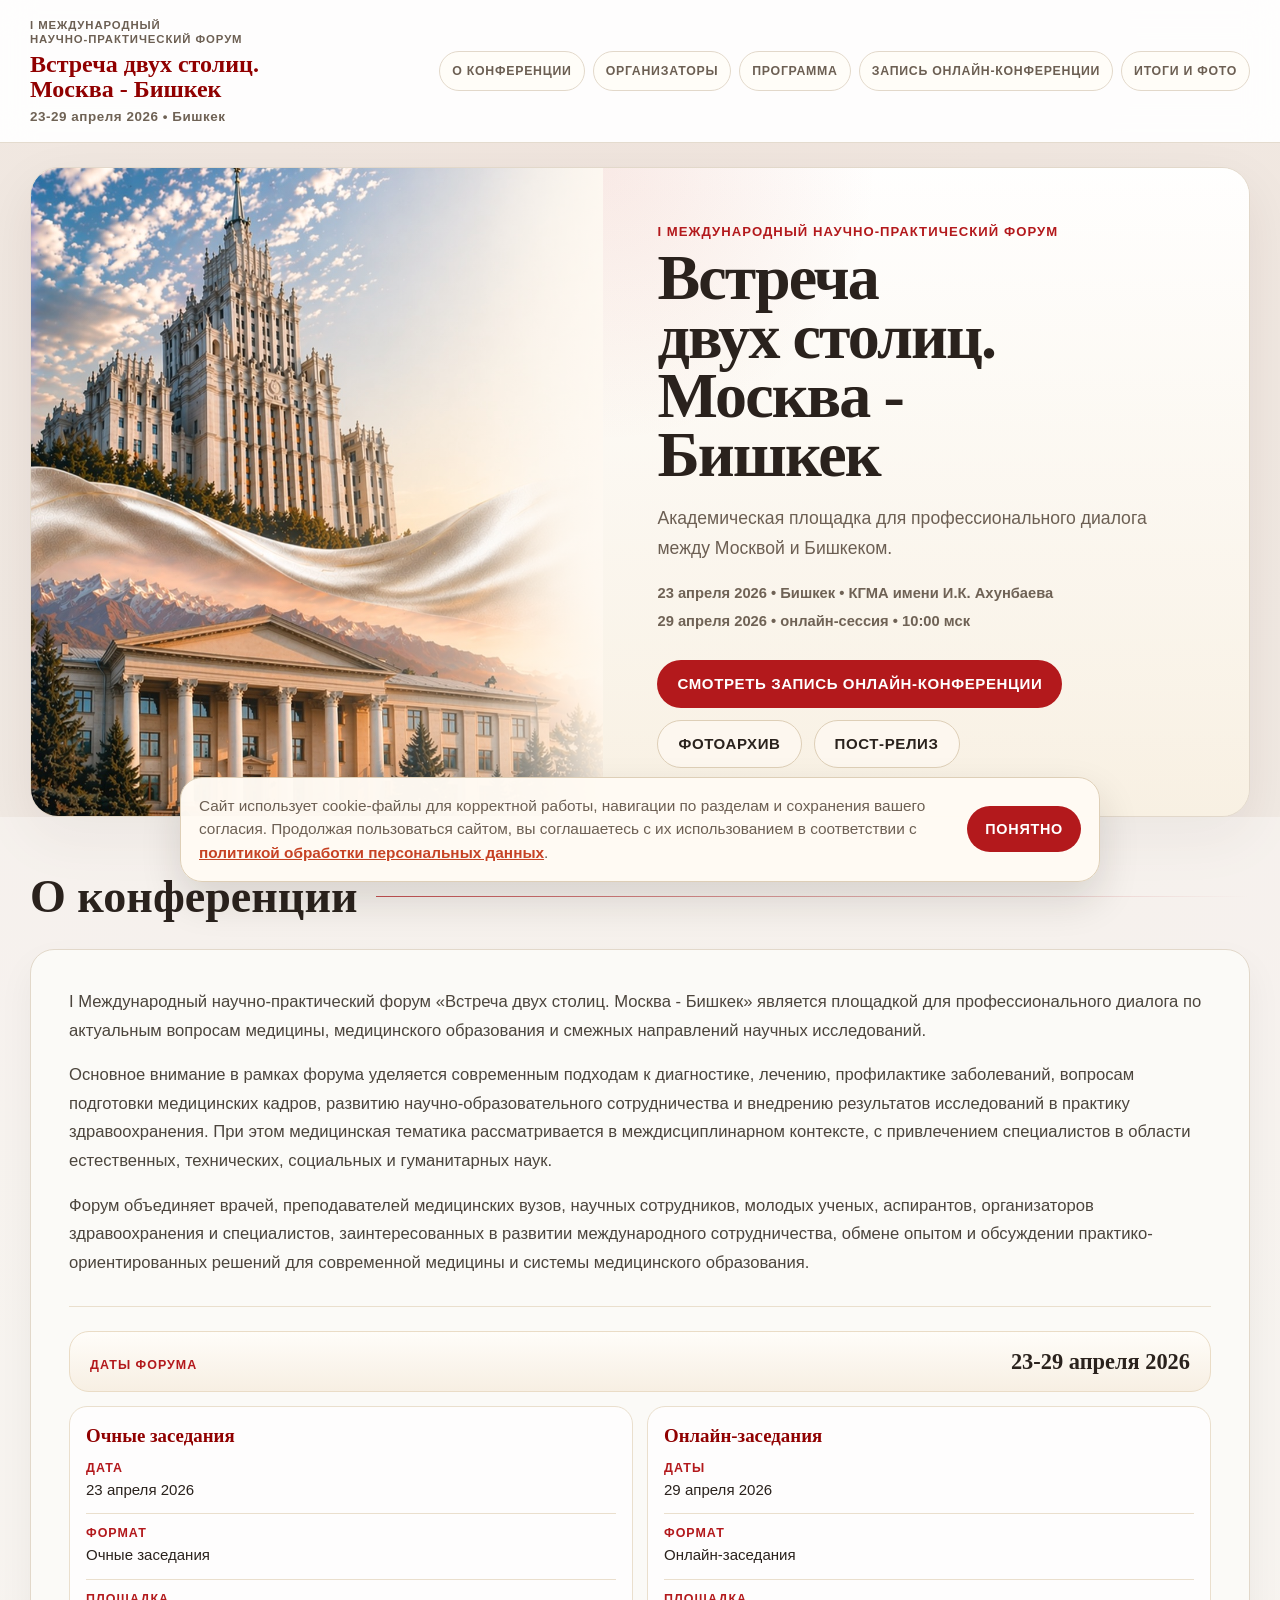
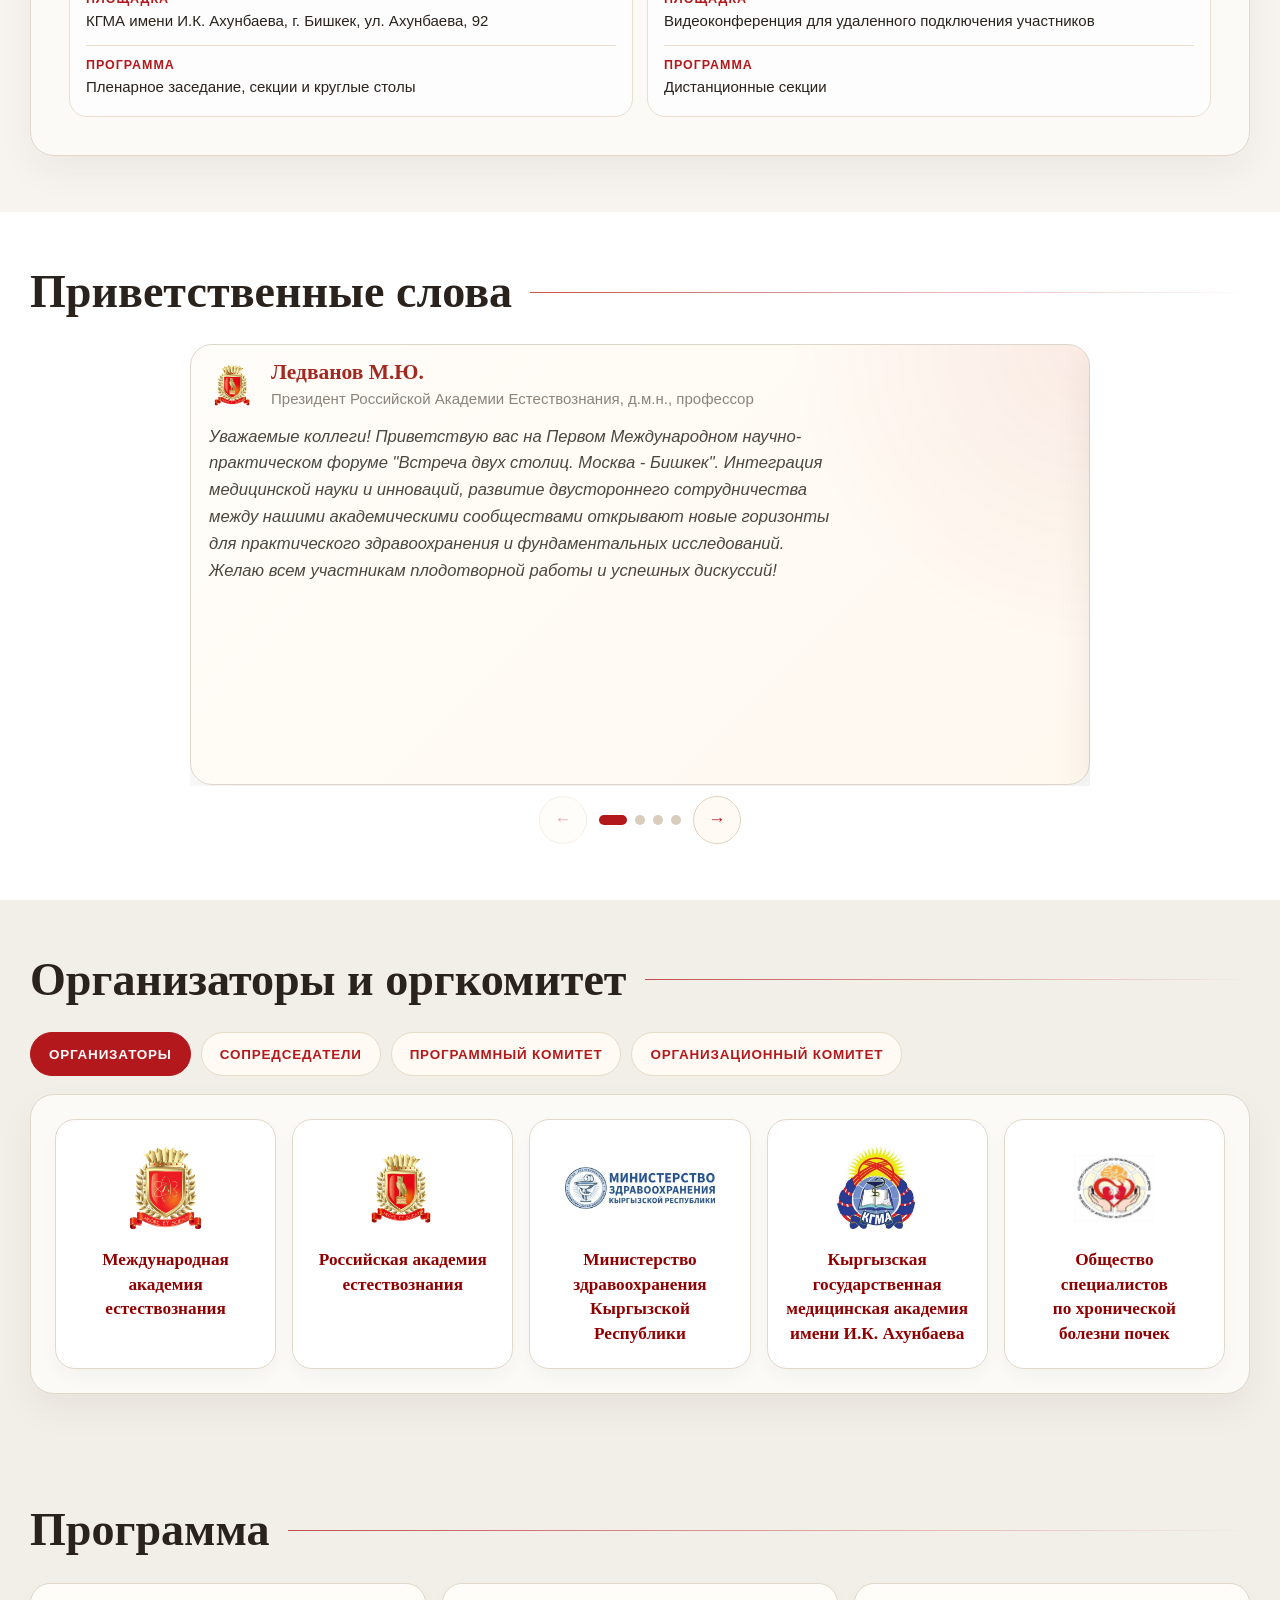
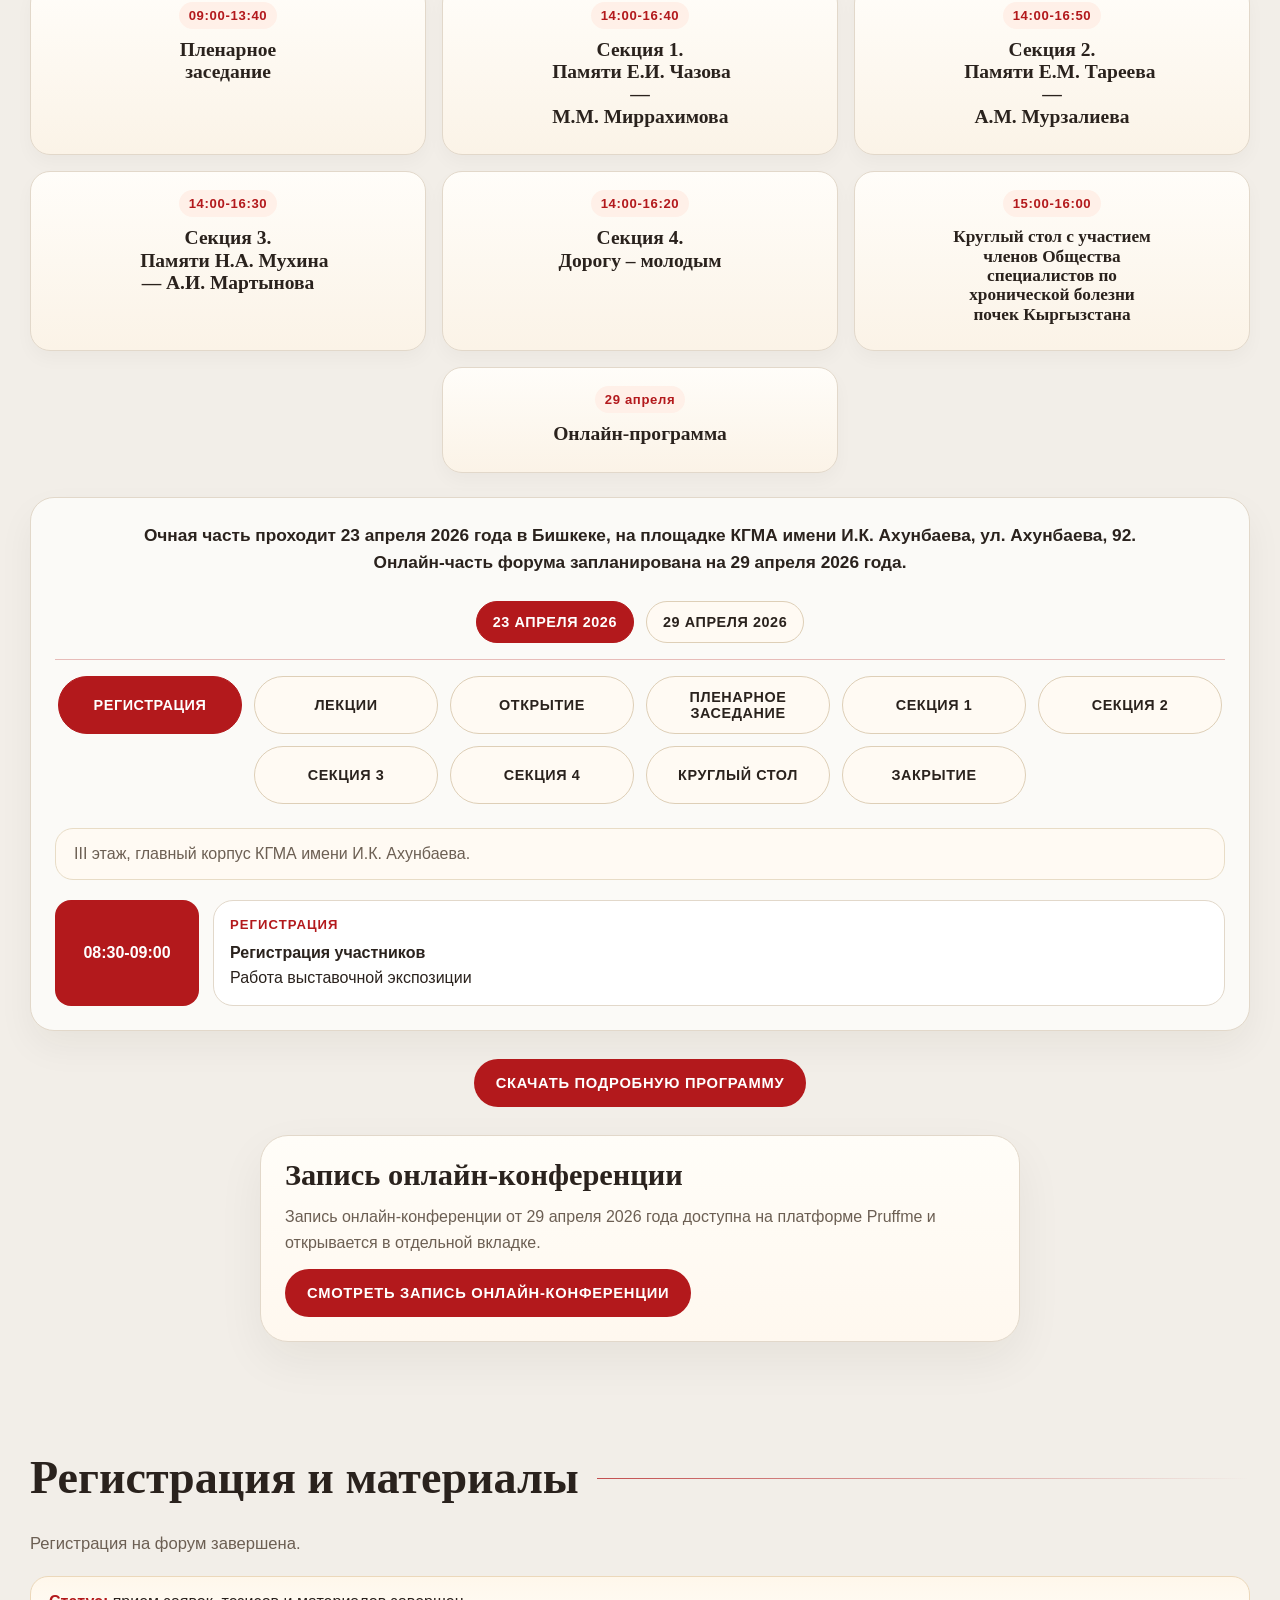
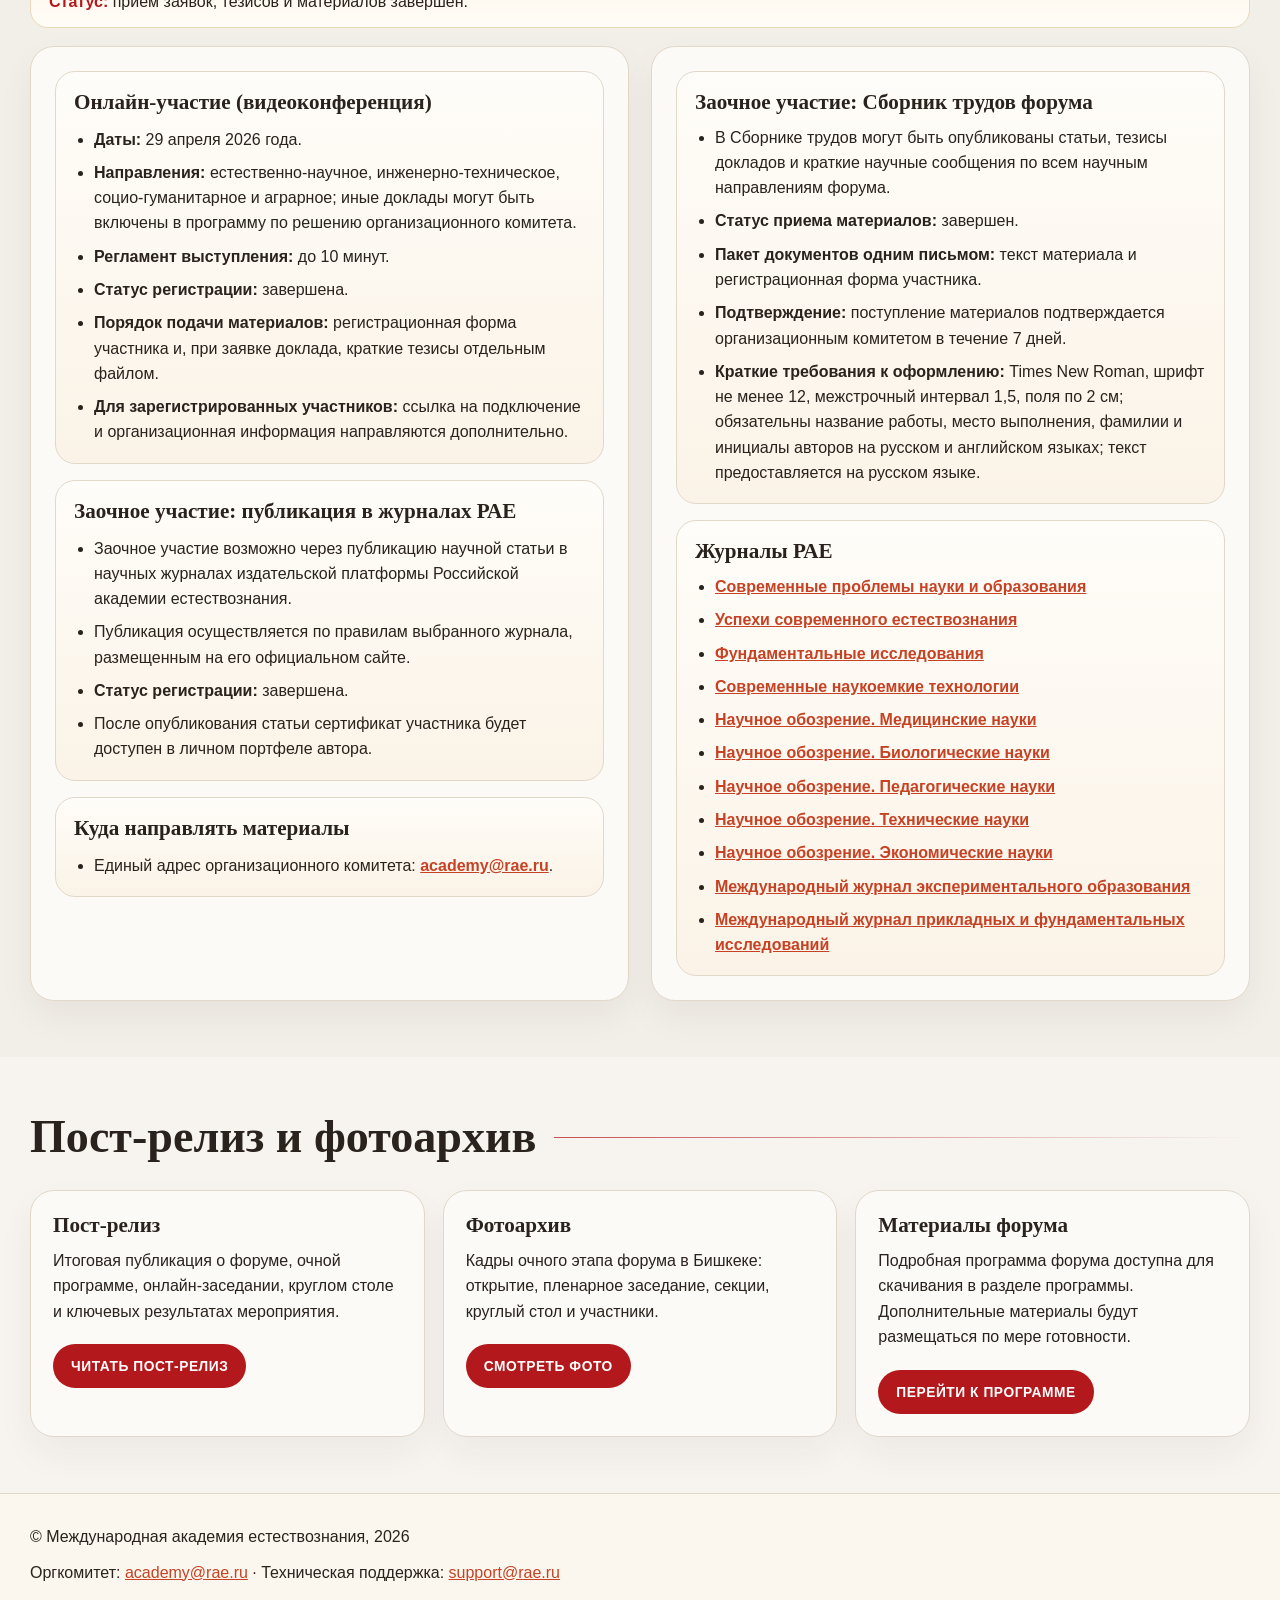
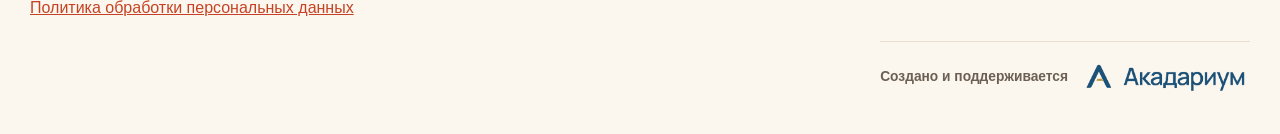
==== commit 9a82ea22: "Align Acadarium footer credit right" ====
--- a/index.html
+++ b/index.html
@@ -42,7 +42,7 @@
       href="https://fonts.googleapis.com/css2?family=Inter:wght@400;500;600;700;800&family=Playfair+Display:wght@500;600;700;800&display=swap"
       rel="stylesheet"
     />
-    <link rel="stylesheet" href="styles.css?v=20260522-footer-align" />
+    <link rel="stylesheet" href="styles.css?v=20260522-footer-right-edge" />
     <script type="application/ld+json">
       {
         "@context": "https://schema.org",
--- a/styles.css
+++ b/styles.css
@@ -1584,7 +1584,9 @@
   display: inline-flex;
   flex-wrap: wrap;
   align-items: center;
-  column-gap: 34px;
+  justify-content: flex-end;
+  justify-self: end;
+  column-gap: 14px;
   row-gap: 10px;
   width: fit-content;
   margin-top: 10px;
@@ -1594,6 +1596,7 @@
   font-size: 0.86rem;
   font-weight: 700;
   line-height: 1.4;
+  text-align: right;
 }
 
 .site-footer__credit img {
@@ -2132,6 +2135,10 @@
     border-radius: 20px;
   }
 
+  .site-footer__credit {
+    justify-self: end;
+  }
+
   .cookie-consent {
     bottom: 12px;
   }
